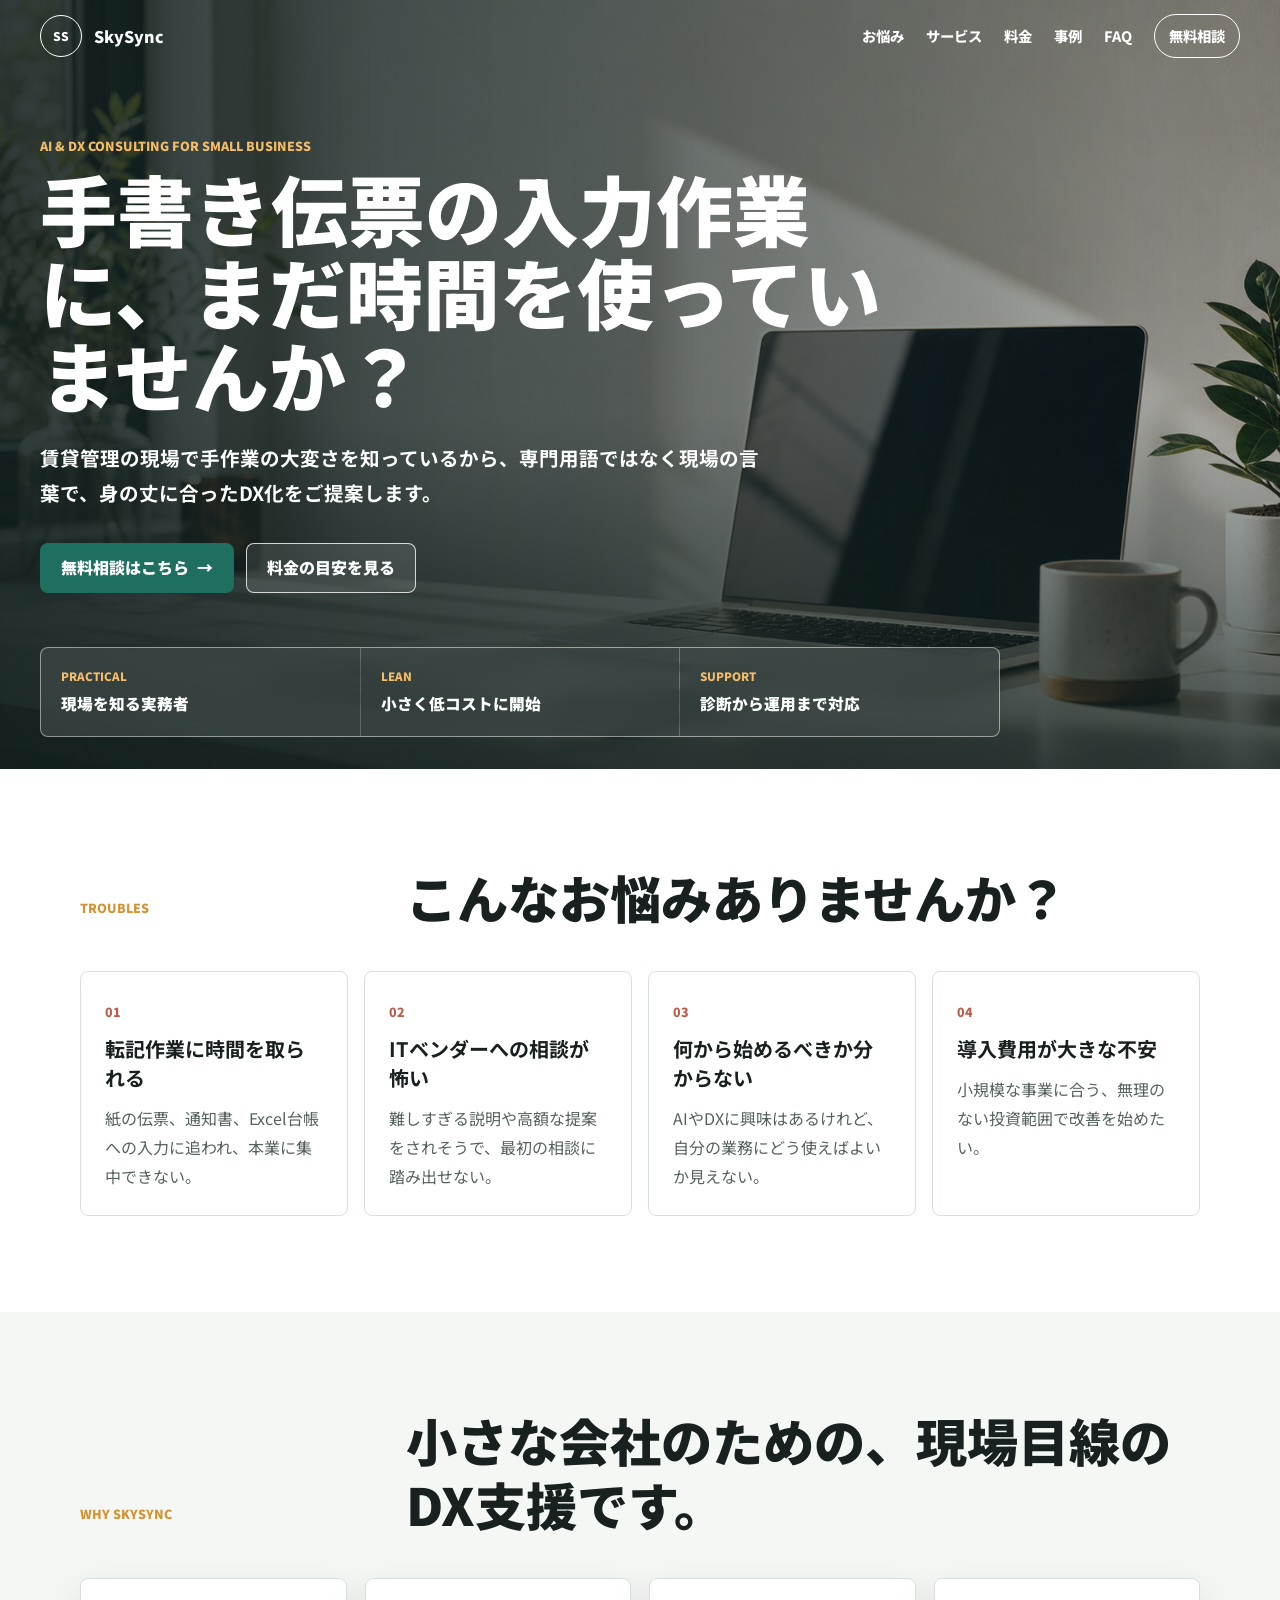
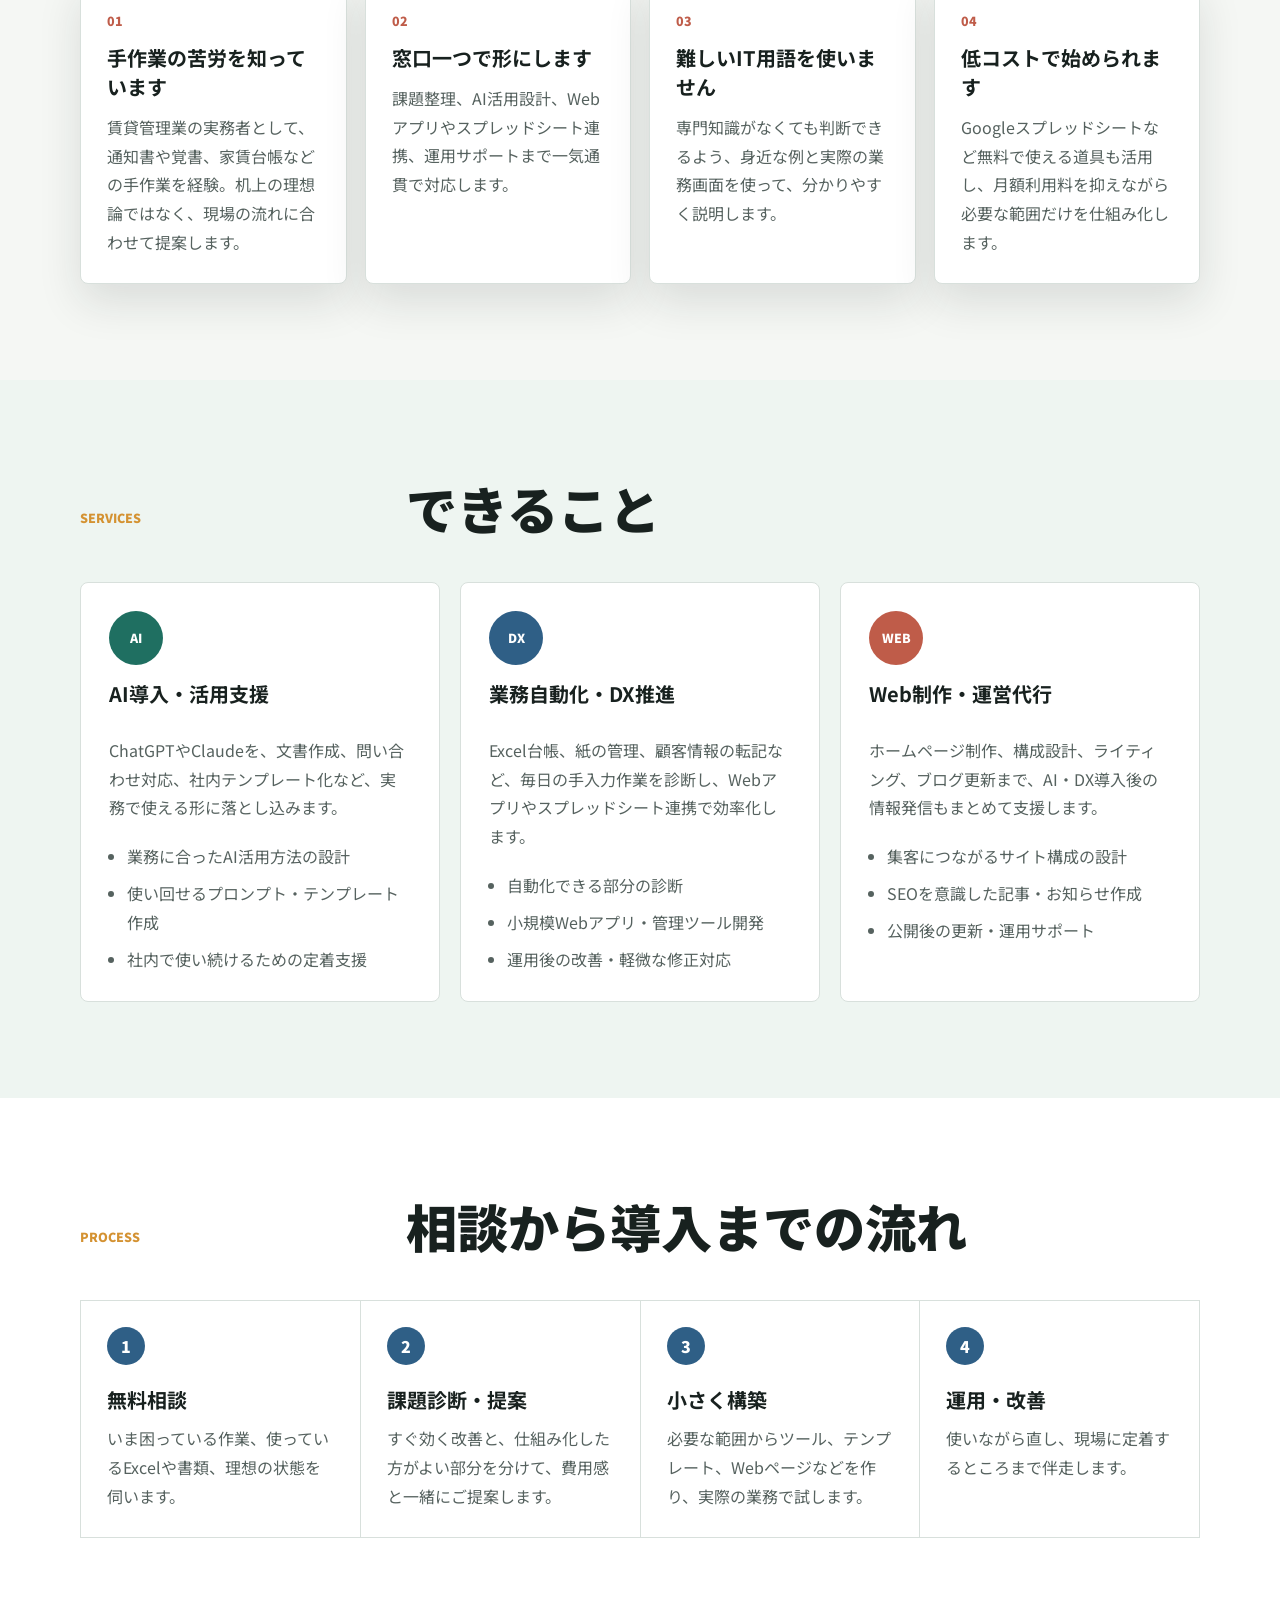
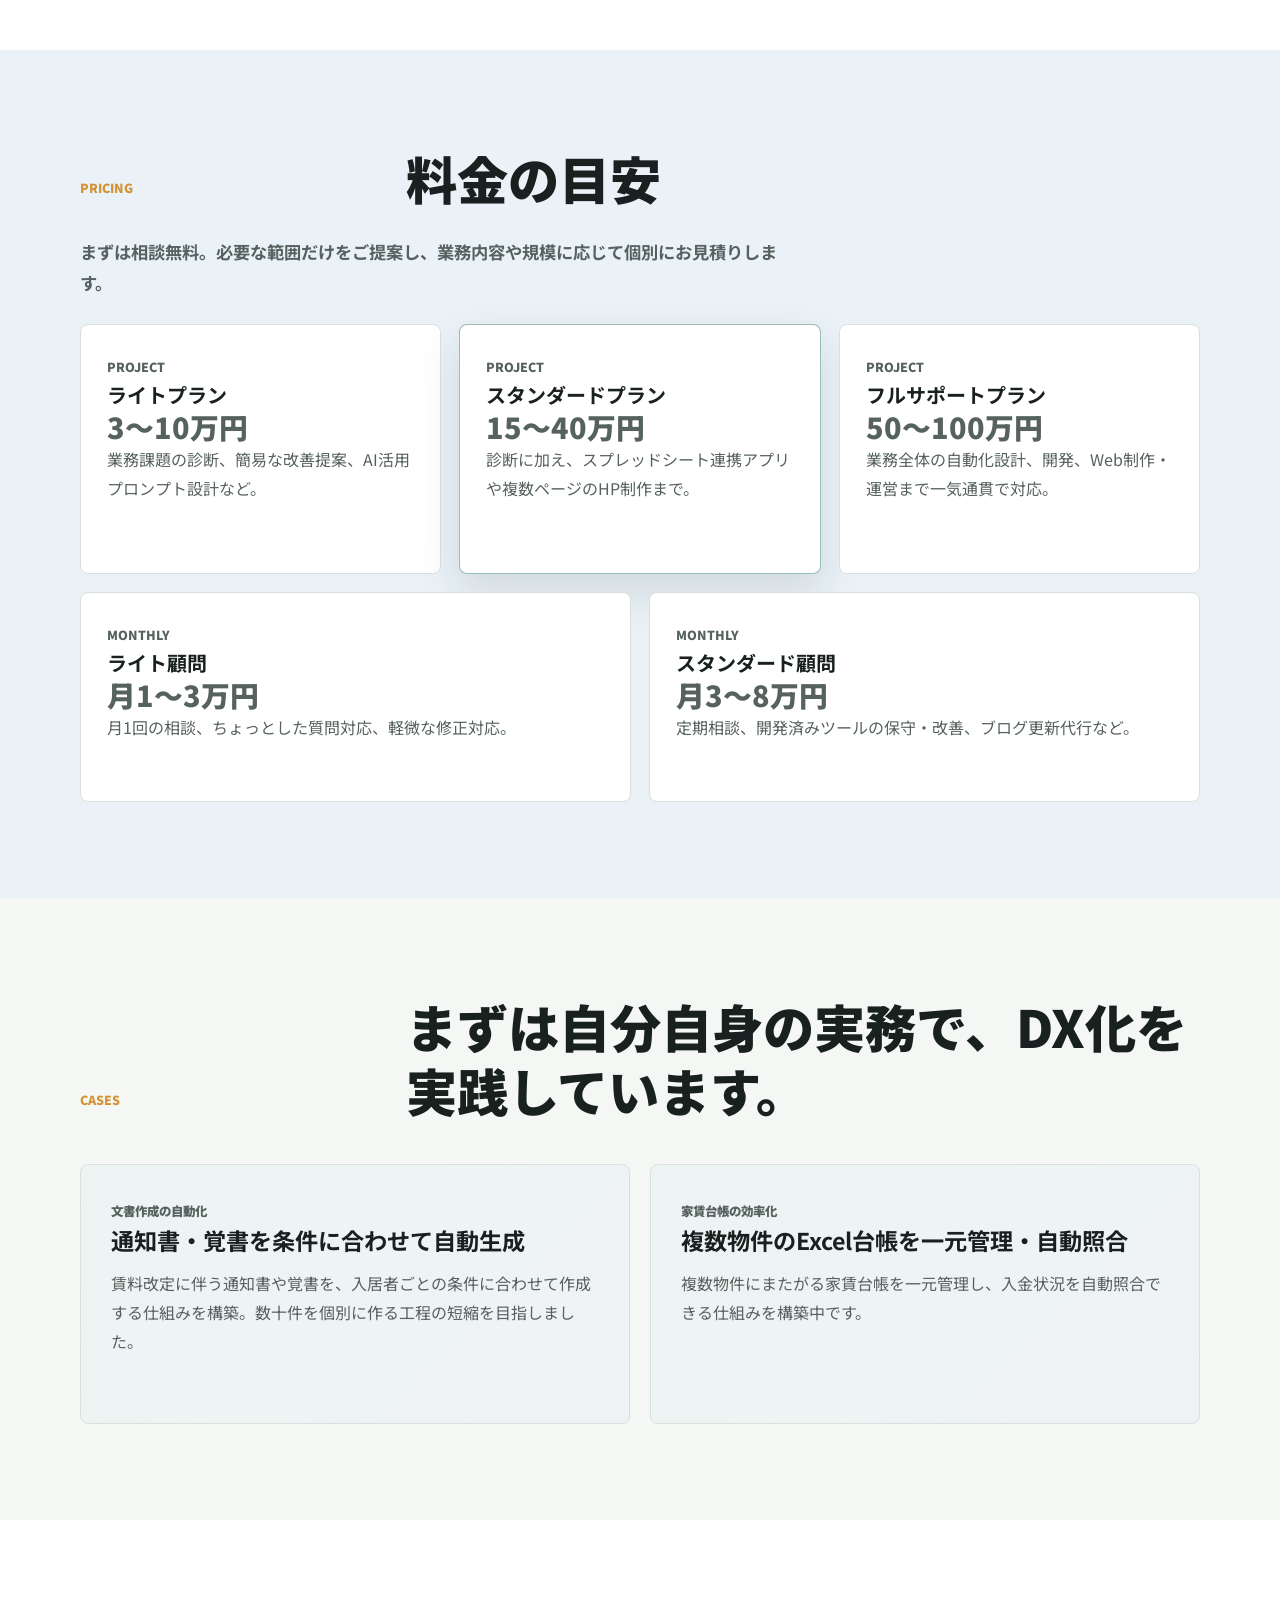
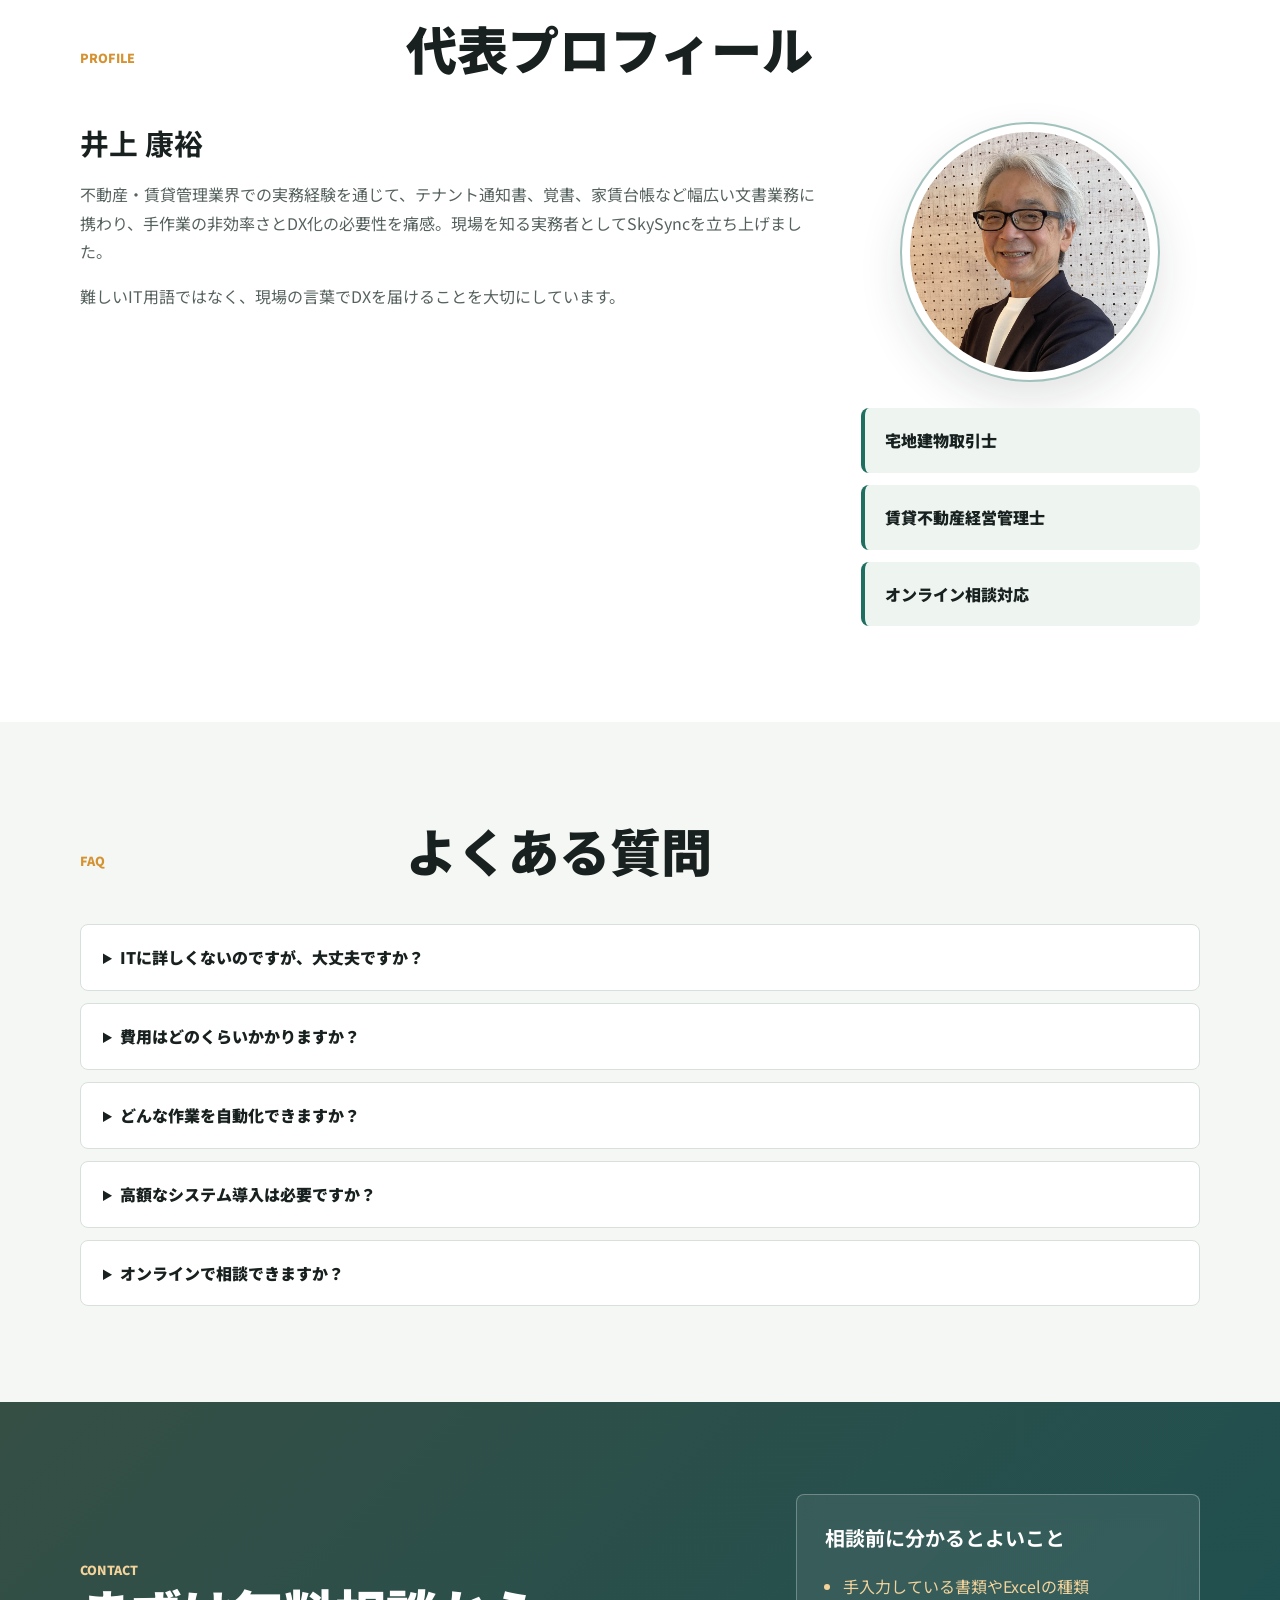
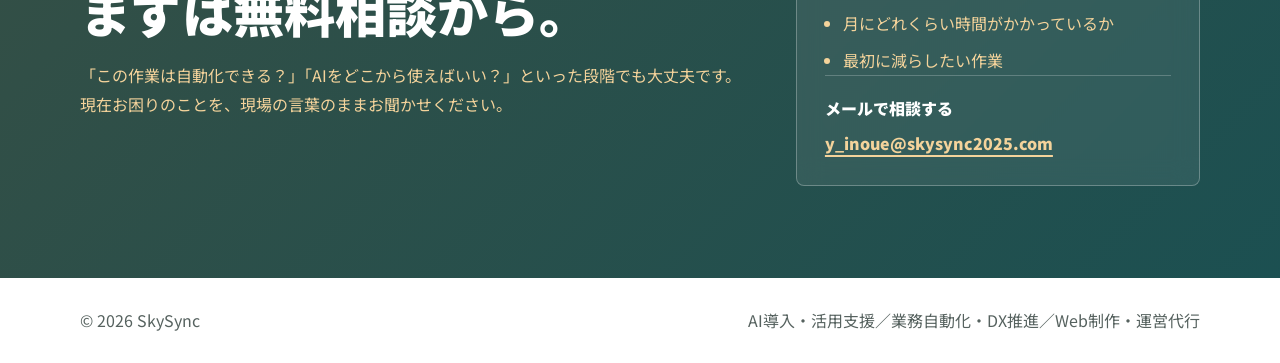
==== index.html @ 11b25199 "Update SkySync homepage" ====
<!doctype html>
<html lang="ja">
  <head>
    <meta charset="utf-8" />
    <meta name="viewport" content="width=device-width, initial-scale=1" />
    <title>SkySync｜中小企業のAI・DX導入支援</title>
    <meta
      name="description"
      content="手書き伝票やExcel転記に追われる小規模事業者へ。SkySyncが、現場目線で身の丈に合ったAI・DX導入、業務自動化、Web制作を支援します。"
    />
    <meta name="theme-color" content="#174c44" />
    <link rel="preconnect" href="https://fonts.googleapis.com" />
    <link rel="preconnect" href="https://fonts.gstatic.com" crossorigin />
    <link
      href="https://fonts.googleapis.com/css2?family=Noto+Sans+JP:wght@400;500;700;900&display=swap"
      rel="stylesheet"
    />
    <link rel="stylesheet" href="styles.css" />
  </head>
  <body>
    <header class="site-header" data-header>
      <a class="brand" href="#top" aria-label="トップへ戻る">
        <span class="brand-mark">SS</span>
        <span>SkySync</span>
      </a>
      <button class="nav-toggle" type="button" aria-label="メニューを開く" aria-expanded="false" data-nav-toggle>
        <span></span>
        <span></span>
        <span></span>
      </button>
      <nav class="site-nav" aria-label="メインナビゲーション" data-nav>
        <a href="#troubles">お悩み</a>
        <a href="#services">サービス</a>
        <a href="#pricing">料金</a>
        <a href="#cases">事例</a>
        <a href="#faq">FAQ</a>
        <a class="nav-cta" href="#contact">無料相談</a>
      </nav>
    </header>

    <main id="top">
      <section class="hero" aria-labelledby="hero-title">
        <img class="hero-image" src="assets/hero-workspace.png" alt="" />
        <div class="hero-shade"></div>
        <div class="hero-content">
          <p class="eyebrow">AI & DX Consulting for Small Business</p>
          <h1 id="hero-title">手書き伝票の入力作業に、まだ時間を使っていませんか？</h1>
          <p class="hero-lead">
            賃貸管理の現場で手作業の大変さを知っているから、専門用語ではなく現場の言葉で、身の丈に合ったDX化をご提案します。
          </p>
          <div class="hero-actions" aria-label="主要リンク">
            <a class="button primary" href="#contact">無料相談はこちら <span aria-hidden="true">→</span></a>
            <a class="button secondary" href="#pricing">料金の目安を見る</a>
          </div>
        </div>
        <dl class="hero-facts" aria-label="SkySyncの特徴">
          <div>
            <dt>Practical</dt>
            <dd>現場を知る実務者</dd>
          </div>
          <div>
            <dt>Lean</dt>
            <dd>小さく低コストに開始</dd>
          </div>
          <div>
            <dt>Support</dt>
            <dd>診断から運用まで対応</dd>
          </div>
        </dl>
      </section>

      <section class="section intro-band" id="troubles" aria-labelledby="troubles-title">
        <div class="section-heading">
          <p class="eyebrow">Troubles</p>
          <h2 id="troubles-title">こんなお悩みありませんか？</h2>
        </div>
        <div class="trouble-grid">
          <article class="trouble-item">
            <span class="item-mark">01</span>
            <h3>転記作業に時間を取られる</h3>
            <p>紙の伝票、通知書、Excel台帳への入力に追われ、本業に集中できない。</p>
          </article>
          <article class="trouble-item">
            <span class="item-mark">02</span>
            <h3>ITベンダーへの相談が怖い</h3>
            <p>難しすぎる説明や高額な提案をされそうで、最初の相談に踏み出せない。</p>
          </article>
          <article class="trouble-item">
            <span class="item-mark">03</span>
            <h3>何から始めるべきか分からない</h3>
            <p>AIやDXに興味はあるけれど、自分の業務にどう使えばよいか見えない。</p>
          </article>
          <article class="trouble-item">
            <span class="item-mark">04</span>
            <h3>導入費用が大きな不安</h3>
            <p>小規模な事業に合う、無理のない投資範囲で改善を始めたい。</p>
          </article>
        </div>
      </section>

      <section class="section" id="strengths" aria-labelledby="strengths-title">
        <div class="section-heading">
          <p class="eyebrow">Why SkySync</p>
          <h2 id="strengths-title">小さな会社のための、現場目線のDX支援です。</h2>
        </div>
        <div class="strength-grid">
          <article class="strength-card">
            <span class="card-number">01</span>
            <h3>手作業の苦労を知っています</h3>
            <p>賃貸管理業の実務者として、通知書や覚書、家賃台帳などの手作業を経験。机上の理想論ではなく、現場の流れに合わせて提案します。</p>
          </article>
          <article class="strength-card">
            <span class="card-number">02</span>
            <h3>窓口一つで形にします</h3>
            <p>課題整理、AI活用設計、Webアプリやスプレッドシート連携、運用サポートまで一気通貫で対応します。</p>
          </article>
          <article class="strength-card">
            <span class="card-number">03</span>
            <h3>難しいIT用語を使いません</h3>
            <p>専門知識がなくても判断できるよう、身近な例と実際の業務画面を使って、分かりやすく説明します。</p>
          </article>
          <article class="strength-card">
            <span class="card-number">04</span>
            <h3>低コストで始められます</h3>
            <p>Googleスプレッドシートなど無料で使える道具も活用し、月額利用料を抑えながら必要な範囲だけを仕組み化します。</p>
          </article>
        </div>
      </section>

      <section class="section muted" id="services" aria-labelledby="services-title">
        <div class="section-heading">
          <p class="eyebrow">Services</p>
          <h2 id="services-title">できること</h2>
        </div>
        <div class="service-list">
          <article class="service-item">
            <div class="service-topline">
              <span class="service-label">AI</span>
              <h3>AI導入・活用支援</h3>
            </div>
            <p>ChatGPTやClaudeを、文書作成、問い合わせ対応、社内テンプレート化など、実務で使える形に落とし込みます。</p>
            <ul>
              <li>業務に合ったAI活用方法の設計</li>
              <li>使い回せるプロンプト・テンプレート作成</li>
              <li>社内で使い続けるための定着支援</li>
            </ul>
          </article>
          <article class="service-item">
            <div class="service-topline">
              <span class="service-label blue">DX</span>
              <h3>業務自動化・DX推進</h3>
            </div>
            <p>Excel台帳、紙の管理、顧客情報の転記など、毎日の手入力作業を診断し、Webアプリやスプレッドシート連携で効率化します。</p>
            <ul>
              <li>自動化できる部分の診断</li>
              <li>小規模Webアプリ・管理ツール開発</li>
              <li>運用後の改善・軽微な修正対応</li>
            </ul>
          </article>
          <article class="service-item">
            <div class="service-topline">
              <span class="service-label coral">WEB</span>
              <h3>Web制作・運営代行</h3>
            </div>
            <p>ホームページ制作、構成設計、ライティング、ブログ更新まで、AI・DX導入後の情報発信もまとめて支援します。</p>
            <ul>
              <li>集客につながるサイト構成の設計</li>
              <li>SEOを意識した記事・お知らせ作成</li>
              <li>公開後の更新・運用サポート</li>
            </ul>
          </article>
        </div>
      </section>

      <section class="section flow-section" aria-labelledby="flow-title">
        <div class="section-heading">
          <p class="eyebrow">Process</p>
          <h2 id="flow-title">相談から導入までの流れ</h2>
        </div>
        <ol class="flow-list">
          <li>
            <span>1</span>
            <h3>無料相談</h3>
            <p>いま困っている作業、使っているExcelや書類、理想の状態を伺います。</p>
          </li>
          <li>
            <span>2</span>
            <h3>課題診断・提案</h3>
            <p>すぐ効く改善と、仕組み化した方がよい部分を分けて、費用感と一緒にご提案します。</p>
          </li>
          <li>
            <span>3</span>
            <h3>小さく構築</h3>
            <p>必要な範囲からツール、テンプレート、Webページなどを作り、実際の業務で試します。</p>
          </li>
          <li>
            <span>4</span>
            <h3>運用・改善</h3>
            <p>使いながら直し、現場に定着するところまで伴走します。</p>
          </li>
        </ol>
      </section>

      <section class="section pricing-section" id="pricing" aria-labelledby="pricing-title">
        <div class="section-heading">
          <p class="eyebrow">Pricing</p>
          <h2 id="pricing-title">料金の目安</h2>
        </div>
        <div class="pricing-lead">
          <p>まずは相談無料。必要な範囲だけをご提案し、業務内容や規模に応じて個別にお見積りします。</p>
        </div>
        <div class="price-grid">
          <article class="price-card">
            <p class="plan-type">Project</p>
            <h3>ライトプラン</h3>
            <p class="price">3〜10万円</p>
            <p>業務課題の診断、簡易な改善提案、AI活用プロンプト設計など。</p>
          </article>
          <article class="price-card featured">
            <p class="plan-type">Project</p>
            <h3>スタンダードプラン</h3>
            <p class="price">15〜40万円</p>
            <p>診断に加え、スプレッドシート連携アプリや複数ページのHP制作まで。</p>
          </article>
          <article class="price-card">
            <p class="plan-type">Project</p>
            <h3>フルサポートプラン</h3>
            <p class="price">50〜100万円</p>
            <p>業務全体の自動化設計、開発、Web制作・運営まで一気通貫で対応。</p>
          </article>
          <article class="price-card compact">
            <p class="plan-type">Monthly</p>
            <h3>ライト顧問</h3>
            <p class="price">月1〜3万円</p>
            <p>月1回の相談、ちょっとした質問対応、軽微な修正対応。</p>
          </article>
          <article class="price-card compact">
            <p class="plan-type">Monthly</p>
            <h3>スタンダード顧問</h3>
            <p class="price">月3〜8万円</p>
            <p>定期相談、開発済みツールの保守・改善、ブログ更新代行など。</p>
          </article>
        </div>
      </section>

      <section class="section" id="cases" aria-labelledby="cases-title">
        <div class="section-heading">
          <p class="eyebrow">Cases</p>
          <h2 id="cases-title">まずは自分自身の実務で、DX化を実践しています。</h2>
        </div>
        <div class="case-list">
          <article class="case-item">
            <p class="case-type">文書作成の自動化</p>
            <h3>通知書・覚書を条件に合わせて自動生成</h3>
            <p>賃料改定に伴う通知書や覚書を、入居者ごとの条件に合わせて作成する仕組みを構築。数十件を個別に作る工程の短縮を目指しました。</p>
          </article>
          <article class="case-item">
            <p class="case-type">家賃台帳の効率化</p>
            <h3>複数物件のExcel台帳を一元管理・自動照合</h3>
            <p>複数物件にまたがる家賃台帳を一元管理し、入金状況を自動照合できる仕組みを構築中です。</p>
          </article>
        </div>
      </section>

      <section class="section profile-section" id="about" aria-labelledby="about-title">
        <div class="section-heading">
          <p class="eyebrow">Profile</p>
          <h2 id="about-title">代表プロフィール</h2>
        </div>
        <div class="profile-layout">
          <div class="profile-copy">
            <h3>井上 康裕</h3>
            <p>
              不動産・賃貸管理業界での実務経験を通じて、テナント通知書、覚書、家賃台帳など幅広い文書業務に携わり、手作業の非効率さとDX化の必要性を痛感。現場を知る実務者としてSkySyncを立ち上げました。
            </p>
            <p>
              難しいIT用語ではなく、現場の言葉でDXを届けることを大切にしています。
            </p>
          </div>
          <div class="profile-side">
            <figure class="profile-photo-card">
              <img src="assets/profile-inoue.jpg" alt="井上 康裕のプロフィール写真" />
            </figure>
            <ul class="credential-list" aria-label="保有資格">
              <li>宅地建物取引士</li>
              <li>賃貸不動産経営管理士</li>
              <li>オンライン相談対応</li>
            </ul>
          </div>
        </div>
      </section>

      <section class="section faq-section" id="faq" aria-labelledby="faq-title">
        <div class="section-heading">
          <p class="eyebrow">FAQ</p>
          <h2 id="faq-title">よくある質問</h2>
        </div>
        <div class="faq-list">
          <details>
            <summary>ITに詳しくないのですが、大丈夫ですか？</summary>
            <p>大丈夫です。専門用語は使わず、身近な例と実際の業務に沿って説明します。</p>
          </details>
          <details>
            <summary>費用はどのくらいかかりますか？</summary>
            <p>業務内容によって異なりますが、まずは無料相談で必要な範囲だけをご提案します。大きな初期投資を前提にしない進め方も可能です。</p>
          </details>
          <details>
            <summary>どんな作業を自動化できますか？</summary>
            <p>定型文書の作成、Excel台帳の管理・照合、顧客管理など、日々の手入力作業全般が対象です。</p>
          </details>
          <details>
            <summary>高額なシステム導入は必要ですか？</summary>
            <p>いいえ。Googleスプレッドシートなど無料で使える仕組みも活用し、継続コストを抑える方法をご提案します。</p>
          </details>
          <details>
            <summary>オンラインで相談できますか？</summary>
            <p>はい。Zoomなどのオンライン相談に対応し、全国どこからでもご相談いただけます。</p>
          </details>
        </div>
      </section>

      <section class="contact-section" id="contact" aria-labelledby="contact-title">
        <div class="contact-inner">
          <div>
            <p class="eyebrow">Contact</p>
            <h2 id="contact-title">まずは無料相談から。</h2>
            <p>
              「この作業は自動化できる？」「AIをどこから使えばいい？」といった段階でも大丈夫です。現在お困りのことを、現場の言葉のままお聞かせください。
            </p>
          </div>
          <div class="contact-panel">
            <h3>相談前に分かるとよいこと</h3>
            <ul>
              <li>手入力している書類やExcelの種類</li>
              <li>月にどれくらい時間がかかっているか</li>
              <li>最初に減らしたい作業</li>
            </ul>
            <p class="contact-note">
              <span>メールで相談する</span>
              <a href="mailto:y_inoue@skysync2025.com">y_inoue@skysync2025.com</a>
            </p>
          </div>
        </div>
      </section>
    </main>

    <footer class="site-footer">
      <div class="footer-inner">
        <p>&copy; 2026 SkySync</p>
        <p>AI導入・活用支援／業務自動化・DX推進／Web制作・運営代行</p>
      </div>
    </footer>

    <script src="script.js"></script>
  </body>
</html>
---- styles.css ----
:root {
  --ink: #18211f;
  --muted-ink: #56625f;
  --paper: #f5f7f4;
  --surface: #ffffff;
  --surface-soft: #eef5f1;
  --mist-blue: #eaf2f7;
  --line: #d8e0dc;
  --green: #1f6f61;
  --green-dark: #174c44;
  --blue: #2f5f86;
  --amber: #d49232;
  --coral: #bf5c49;
  --shadow: 0 18px 44px rgba(24, 33, 31, 0.12);
}

* {
  box-sizing: border-box;
}

html {
  scroll-behavior: smooth;
}

body {
  margin: 0;
  color: var(--ink);
  background: var(--paper);
  font-family: "Noto Sans JP", system-ui, -apple-system, BlinkMacSystemFont, "Segoe UI", sans-serif;
  font-size: 16px;
  line-height: 1.8;
  letter-spacing: 0;
}

img {
  display: block;
  max-width: 100%;
}

a {
  color: inherit;
  text-decoration: none;
}

button,
summary {
  font: inherit;
}

.site-header {
  position: fixed;
  top: 0;
  left: 0;
  z-index: 20;
  display: flex;
  align-items: center;
  justify-content: space-between;
  width: 100%;
  height: 72px;
  padding: 0 40px;
  color: #ffffff;
  transition: background 180ms ease, color 180ms ease, box-shadow 180ms ease;
}

.site-header.is-scrolled,
.site-header.is-open {
  color: var(--ink);
  background: rgba(245, 247, 244, 0.95);
  box-shadow: 0 1px 0 rgba(24, 33, 31, 0.1);
  backdrop-filter: blur(16px);
}

.brand {
  display: inline-flex;
  align-items: center;
  gap: 12px;
  min-width: 0;
  font-weight: 900;
}

.brand-mark {
  display: grid;
  place-items: center;
  width: 42px;
  height: 42px;
  border: 1px solid currentColor;
  border-radius: 50%;
  font-size: 0.75rem;
  font-weight: 900;
}

.site-nav {
  display: flex;
  align-items: center;
  gap: 22px;
  font-size: 0.9rem;
  font-weight: 800;
}

.site-nav a {
  position: relative;
}

.site-nav a::after {
  position: absolute;
  right: 0;
  bottom: -6px;
  left: 0;
  height: 2px;
  background: currentColor;
  content: "";
  opacity: 0;
  transform: scaleX(0.4);
  transition: opacity 160ms ease, transform 160ms ease;
}

.site-nav a:hover::after,
.site-nav a:focus-visible::after {
  opacity: 1;
  transform: scaleX(1);
}

.nav-cta {
  padding: 8px 14px;
  border: 1px solid currentColor;
  border-radius: 999px;
}

.nav-toggle {
  display: none;
  width: 44px;
  height: 44px;
  padding: 0;
  border: 1px solid currentColor;
  border-radius: 50%;
  color: inherit;
  background: transparent;
  cursor: pointer;
}

.nav-toggle span {
  display: block;
  width: 18px;
  height: 2px;
  margin: 4px auto;
  background: currentColor;
}

.hero {
  position: relative;
  display: grid;
  align-items: end;
  min-height: 84svh;
  padding: 138px 40px 32px;
  color: #ffffff;
  overflow: hidden;
}

.hero-image,
.hero-shade {
  position: absolute;
  inset: 0;
}

.hero-image {
  width: 100%;
  height: 100%;
  object-fit: cover;
}

.hero-shade {
  background:
    linear-gradient(90deg, rgba(17, 31, 29, 0.86) 0%, rgba(17, 31, 29, 0.58) 52%, rgba(17, 31, 29, 0.2) 100%),
    linear-gradient(0deg, rgba(17, 31, 29, 0.74) 0%, rgba(17, 31, 29, 0.1) 46%);
}

.hero-content {
  position: relative;
  z-index: 1;
  width: min(880px, 100%);
}

.eyebrow {
  margin: 0 0 12px;
  color: var(--amber);
  font-size: 0.78rem;
  font-weight: 900;
  line-height: 1.4;
  text-transform: uppercase;
}

.hero .eyebrow {
  color: #f4bc68;
}

.hero h1 {
  max-width: 920px;
  margin: 0;
  font-size: clamp(2.5rem, 6vw, 5.2rem);
  font-weight: 900;
  line-height: 1.08;
}

.hero-lead {
  width: min(720px, 100%);
  margin: 24px 0 0;
  font-size: 1.22rem;
  font-weight: 700;
}

.hero-actions {
  display: flex;
  flex-wrap: wrap;
  gap: 12px;
  margin-top: 32px;
}

.button {
  display: inline-flex;
  align-items: center;
  justify-content: center;
  gap: 8px;
  min-width: 170px;
  min-height: 50px;
  padding: 12px 20px;
  border: 1px solid transparent;
  border-radius: 8px;
  font-weight: 900;
  line-height: 1.4;
  transition: transform 160ms ease, background 160ms ease, border-color 160ms ease;
}

.button:hover,
.button:focus-visible {
  transform: translateY(-2px);
}

.button.primary {
  color: #ffffff;
  background: var(--green);
}

.button.primary:hover,
.button.primary:focus-visible {
  background: var(--green-dark);
}

.button.secondary {
  color: #ffffff;
  border-color: rgba(255, 255, 255, 0.78);
  background: rgba(255, 255, 255, 0.1);
}

.hero-facts {
  position: relative;
  z-index: 1;
  display: grid;
  grid-template-columns: repeat(3, minmax(0, 1fr));
  gap: 1px;
  width: min(960px, 100%);
  margin: 54px 0 0;
  padding: 0;
  background: rgba(255, 255, 255, 0.28);
  border: 1px solid rgba(255, 255, 255, 0.34);
  border-radius: 8px;
  overflow: hidden;
}

.hero-facts div {
  padding: 18px 20px;
  background: rgba(17, 31, 29, 0.52);
  backdrop-filter: blur(12px);
}

.hero-facts dt {
  color: #f4bc68;
  font-size: 0.72rem;
  font-weight: 900;
  text-transform: uppercase;
}

.hero-facts dd {
  margin: 4px 0 0;
  font-size: 0.98rem;
  font-weight: 900;
}

.section {
  padding: 96px 40px;
}

.section-heading,
.trouble-grid,
.strength-grid,
.service-list,
.flow-list,
.pricing-lead,
.price-grid,
.case-list,
.profile-layout,
.faq-list,
.contact-inner,
.footer-inner {
  width: min(1120px, calc(100vw - 80px));
  margin-right: auto;
  margin-left: auto;
}

.section-heading {
  display: grid;
  grid-template-columns: minmax(210px, 0.36fr) minmax(0, 1fr);
  gap: 40px;
  align-items: end;
  margin-bottom: 42px;
}

.section h2,
.contact-section h2 {
  margin: 0;
  font-size: clamp(2rem, 4vw, 3.2rem);
  font-weight: 900;
  line-height: 1.25;
}

.section h3,
.contact-section h3 {
  margin: 0;
  font-size: 1.25rem;
  line-height: 1.45;
}

.intro-band,
.profile-section {
  background: var(--surface);
}

.trouble-grid {
  display: grid;
  grid-template-columns: repeat(4, minmax(0, 1fr));
  gap: 16px;
}

.trouble-item,
.strength-card,
.service-item,
.price-card,
.case-item {
  border: 1px solid var(--line);
  border-radius: 8px;
  background: var(--surface);
}

.trouble-item {
  min-height: 220px;
  padding: 24px;
}

.item-mark,
.card-number,
.plan-type,
.case-type {
  display: inline-block;
  margin-bottom: 14px;
  color: var(--coral);
  font-size: 0.78rem;
  font-weight: 900;
  line-height: 1.2;
  text-transform: uppercase;
}

.trouble-item p,
.strength-card p,
.service-item p,
.service-item li,
.flow-list p,
.pricing-lead p,
.price-card p,
.case-item p,
.profile-copy p,
.faq-list p,
.contact-section p,
.contact-panel li,
.site-footer p {
  margin: 0;
  color: var(--muted-ink);
}

.strength-grid {
  display: grid;
  grid-template-columns: repeat(4, minmax(0, 1fr));
  gap: 18px;
}

.strength-card {
  min-height: 300px;
  padding: 26px;
  box-shadow: var(--shadow);
}

.strength-card h3,
.trouble-item h3,
.service-item h3,
.case-item h3 {
  margin-bottom: 12px;
}

.muted {
  background: var(--surface-soft);
}

.service-list {
  display: grid;
  grid-template-columns: repeat(3, minmax(0, 1fr));
  gap: 20px;
}

.service-item {
  padding: 28px;
}

.service-topline {
  display: grid;
  gap: 14px;
  margin-bottom: 16px;
}

.service-label {
  display: inline-grid;
  place-items: center;
  width: 54px;
  height: 54px;
  border-radius: 50%;
  color: #ffffff;
  background: var(--green);
  font-size: 0.78rem;
  font-weight: 900;
}

.service-label.blue {
  background: var(--blue);
}

.service-label.coral {
  background: var(--coral);
}

.service-item ul,
.contact-panel ul {
  display: grid;
  gap: 8px;
  margin: 20px 0 0;
  padding-left: 1.15em;
}

.flow-section {
  background: var(--surface);
}

.flow-list {
  display: grid;
  grid-template-columns: repeat(4, minmax(0, 1fr));
  gap: 0;
  padding: 0;
  list-style: none;
  border-top: 1px solid var(--line);
  border-left: 1px solid var(--line);
}

.flow-list li {
  min-height: 220px;
  padding: 26px;
  border-right: 1px solid var(--line);
  border-bottom: 1px solid var(--line);
  background: var(--surface);
}

.flow-list span {
  display: inline-grid;
  place-items: center;
  width: 38px;
  height: 38px;
  margin-bottom: 20px;
  border-radius: 50%;
  color: #ffffff;
  background: var(--blue);
  font-weight: 900;
}

.flow-list h3 {
  margin-bottom: 10px;
}

.pricing-section {
  background: var(--mist-blue);
}

.pricing-lead {
  margin-top: -16px;
  margin-bottom: 26px;
}

.pricing-lead p {
  width: min(720px, 100%);
  font-size: 1.08rem;
  font-weight: 700;
}

.price-grid {
  display: grid;
  grid-template-columns: repeat(6, minmax(0, 1fr));
  gap: 18px;
}

.price-card {
  grid-column: span 2;
  min-height: 250px;
  padding: 26px;
}

.price-card.compact {
  grid-column: span 3;
  min-height: 210px;
}

.price-card.featured {
  border-color: rgba(31, 111, 97, 0.45);
  box-shadow: var(--shadow);
}

.price {
  margin: 10px 0 12px;
  color: var(--green-dark);
  font-size: 1.8rem;
  font-weight: 900;
  line-height: 1.25;
}

.case-list {
  display: grid;
  grid-template-columns: repeat(2, minmax(0, 1fr));
  gap: 20px;
}

.case-item {
  min-height: 260px;
  padding: 30px;
  background:
    linear-gradient(135deg, rgba(31, 111, 97, 0.08), rgba(47, 95, 134, 0.08)),
    var(--surface);
}

.case-item h3 {
  font-size: 1.45rem;
}

.profile-layout {
  display: grid;
  grid-template-columns: minmax(0, 1fr) minmax(280px, 0.46fr);
  gap: 44px;
  align-items: start;
}

.profile-copy h3 {
  margin: 0 0 16px;
  font-size: 1.8rem;
}

.profile-copy p + p {
  margin-top: 16px;
}

.profile-side {
  display: grid;
  gap: 18px;
}

.profile-photo-card {
  width: min(260px, 100%);
  aspect-ratio: 1;
  margin: 0 auto 8px;
  padding: 8px;
  border: 2px solid rgba(31, 111, 97, 0.42);
  border-radius: 50%;
  background: var(--surface);
  box-shadow: var(--shadow);
}

.profile-photo-card img {
  width: 100%;
  height: 100%;
  border-radius: 50%;
  object-fit: cover;
  object-position: center 32%;
}

.credential-list {
  display: grid;
  gap: 12px;
  margin: 0;
  padding: 0;
  list-style: none;
}

.credential-list li {
  padding: 18px 20px;
  border-left: 4px solid var(--green);
  border-radius: 8px;
  background: var(--surface-soft);
  font-weight: 900;
}

.faq-section {
  background: var(--paper);
}

.faq-list {
  display: grid;
  gap: 12px;
}

.faq-list details {
  border: 1px solid var(--line);
  border-radius: 8px;
  background: var(--surface);
}

.faq-list summary {
  min-height: 64px;
  padding: 18px 22px;
  cursor: pointer;
  font-weight: 900;
}

.faq-list p {
  padding: 0 22px 22px;
}

.contact-section {
  padding: 92px 40px;
  color: #ffffff;
  background:
    linear-gradient(135deg, rgba(191, 92, 73, 0.18), rgba(47, 95, 134, 0.2)),
    var(--green-dark);
}

.contact-inner {
  display: grid;
  grid-template-columns: minmax(0, 0.92fr) minmax(320px, 0.55fr);
  gap: 40px;
  align-items: center;
}

.contact-inner .eyebrow,
.contact-section p,
.contact-panel li {
  color: #f4d39b;
}

.contact-section h2 {
  margin-bottom: 18px;
  color: #ffffff;
}

.contact-panel {
  padding: 28px;
  border: 1px solid rgba(255, 255, 255, 0.28);
  border-radius: 8px;
  background: rgba(255, 255, 255, 0.08);
  backdrop-filter: blur(12px);
}

.contact-panel h3 {
  color: #ffffff;
}

.contact-note {
  display: grid;
  gap: 6px;
  margin-top: 20px;
  padding-top: 18px;
  border-top: 1px solid rgba(255, 255, 255, 0.22);
  font-weight: 900;
}

.contact-note span {
  color: #ffffff;
}

.contact-note a {
  color: #f4d39b;
  text-decoration: underline;
  text-decoration-thickness: 2px;
  text-underline-offset: 5px;
  overflow-wrap: anywhere;
}

.site-footer {
  padding: 28px 40px;
  color: var(--muted-ink);
  background: var(--surface);
}

.footer-inner {
  display: flex;
  flex-wrap: wrap;
  gap: 12px 28px;
  justify-content: space-between;
}

@media (max-width: 1040px) {
  .trouble-grid,
  .strength-grid,
  .flow-list {
    grid-template-columns: repeat(2, minmax(0, 1fr));
  }

  .service-list {
    grid-template-columns: 1fr;
  }

  .price-card,
  .price-card.compact {
    grid-column: span 3;
  }
}

@media (max-width: 880px) {
  .site-header {
    height: 64px;
    padding: 0 20px;
  }

  .brand span:last-child {
    max-width: 48vw;
    overflow: hidden;
    text-overflow: ellipsis;
    white-space: nowrap;
  }

  .nav-toggle {
    display: block;
  }

  .site-nav {
    position: fixed;
    top: 64px;
    right: 16px;
    left: 16px;
    display: none;
    flex-direction: column;
    align-items: stretch;
    gap: 0;
    padding: 10px;
    color: var(--ink);
    border: 1px solid var(--line);
    border-radius: 8px;
    background: rgba(255, 255, 255, 0.98);
    box-shadow: var(--shadow);
  }

  .site-nav.is-open {
    display: flex;
  }

  .site-nav a {
    padding: 14px;
  }

  .site-nav a::after {
    display: none;
  }

  .nav-cta {
    border: 0;
    border-radius: 0;
  }

  .hero {
    min-height: 78svh;
    padding: 96px 20px 24px;
  }

  .hero h1 {
    font-size: 2.45rem;
  }

  .hero-lead {
    font-size: 1rem;
  }

  .hero-facts {
    display: none;
  }

  .section,
  .contact-section {
    padding: 72px 20px;
  }

  .section-heading,
  .trouble-grid,
  .strength-grid,
  .service-list,
  .flow-list,
  .pricing-lead,
  .price-grid,
  .case-list,
  .profile-layout,
  .faq-list,
  .contact-inner,
  .footer-inner {
    width: 100%;
  }

  .section-heading,
  .profile-layout,
  .contact-inner {
    grid-template-columns: 1fr;
    gap: 20px;
  }

  .trouble-grid,
  .strength-grid,
  .flow-list,
  .case-list {
    grid-template-columns: 1fr;
  }

  .price-grid {
    grid-template-columns: 1fr;
  }

  .price-card,
  .price-card.compact {
    grid-column: auto;
  }
}

@media (max-width: 520px) {
  body {
    font-size: 15px;
  }

  .hero h1 {
    font-size: 2.05rem;
  }

  .hero-actions {
    flex-direction: column;
    margin-top: 24px;
  }

  .button {
    width: 100%;
    min-height: 48px;
  }

  .trouble-item,
  .strength-card,
  .service-item,
  .flow-list li,
  .price-card,
  .case-item,
  .contact-panel {
    padding: 22px;
  }
}
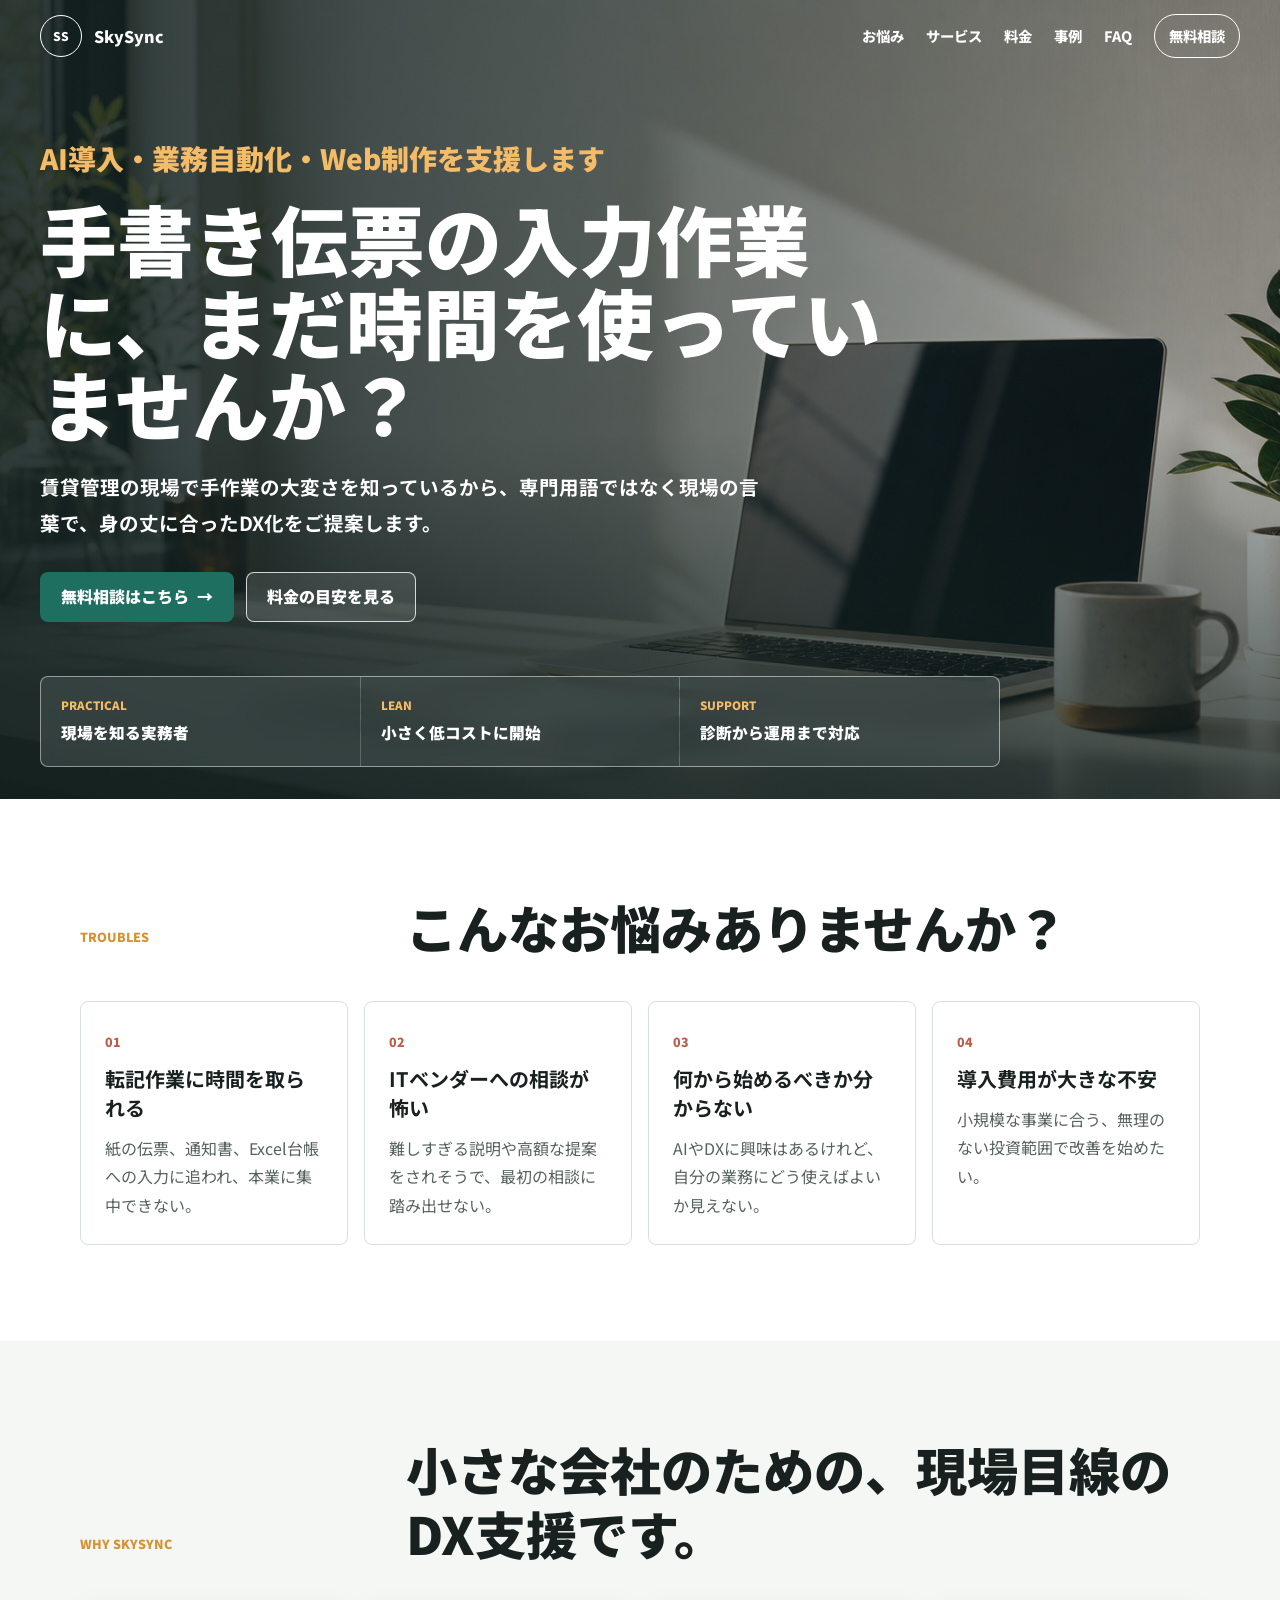
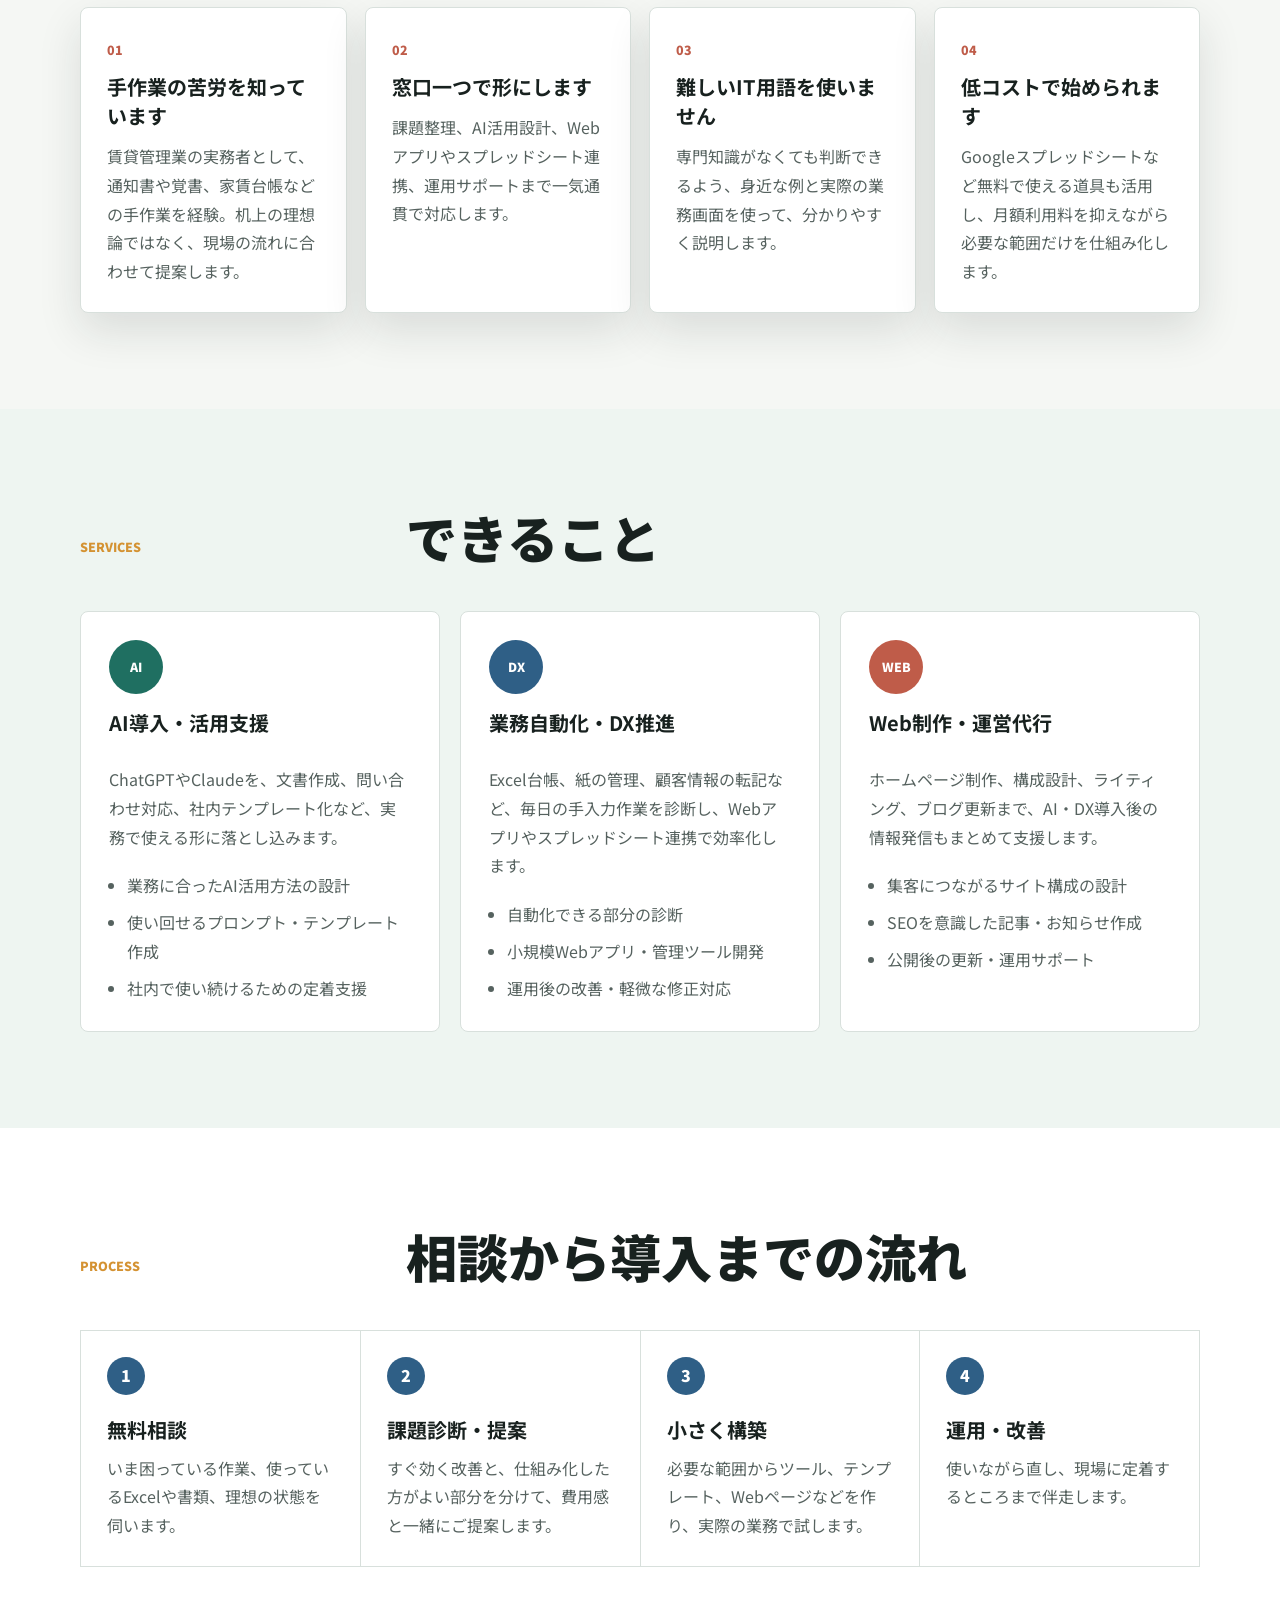
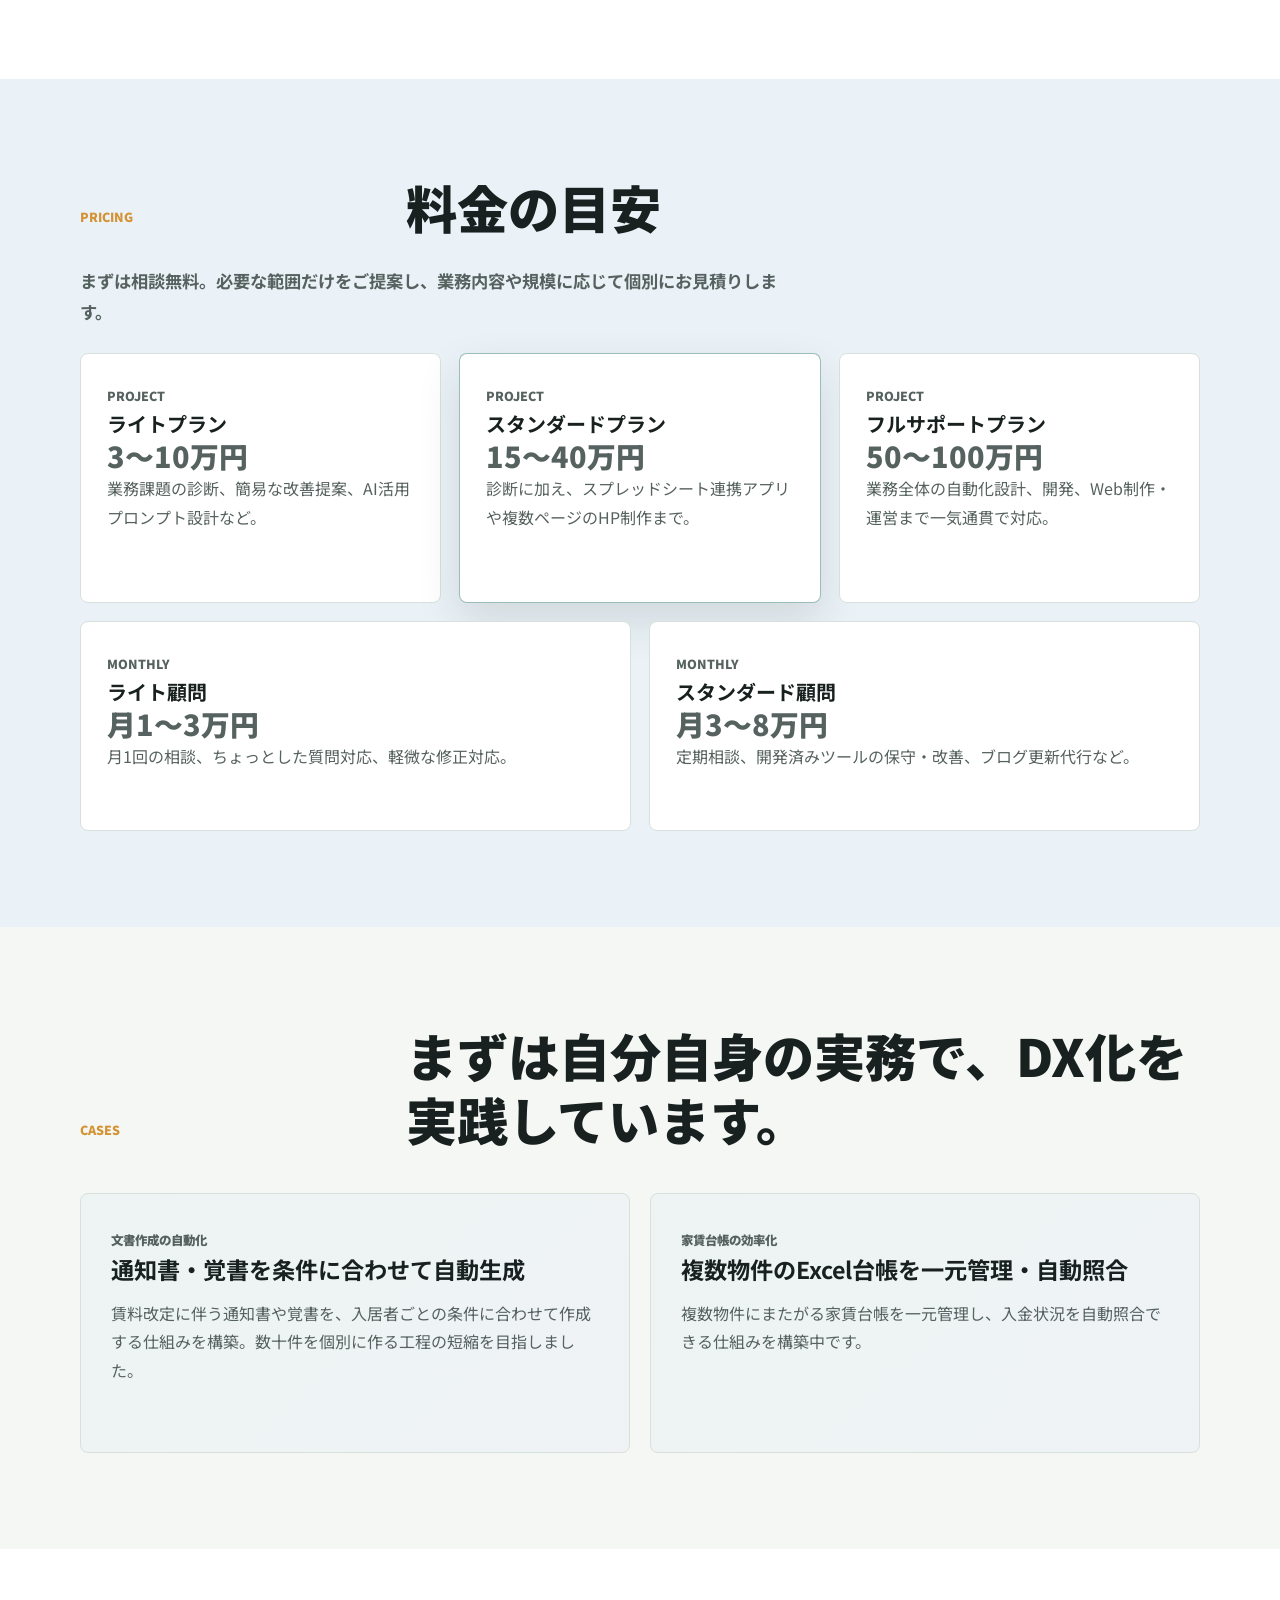
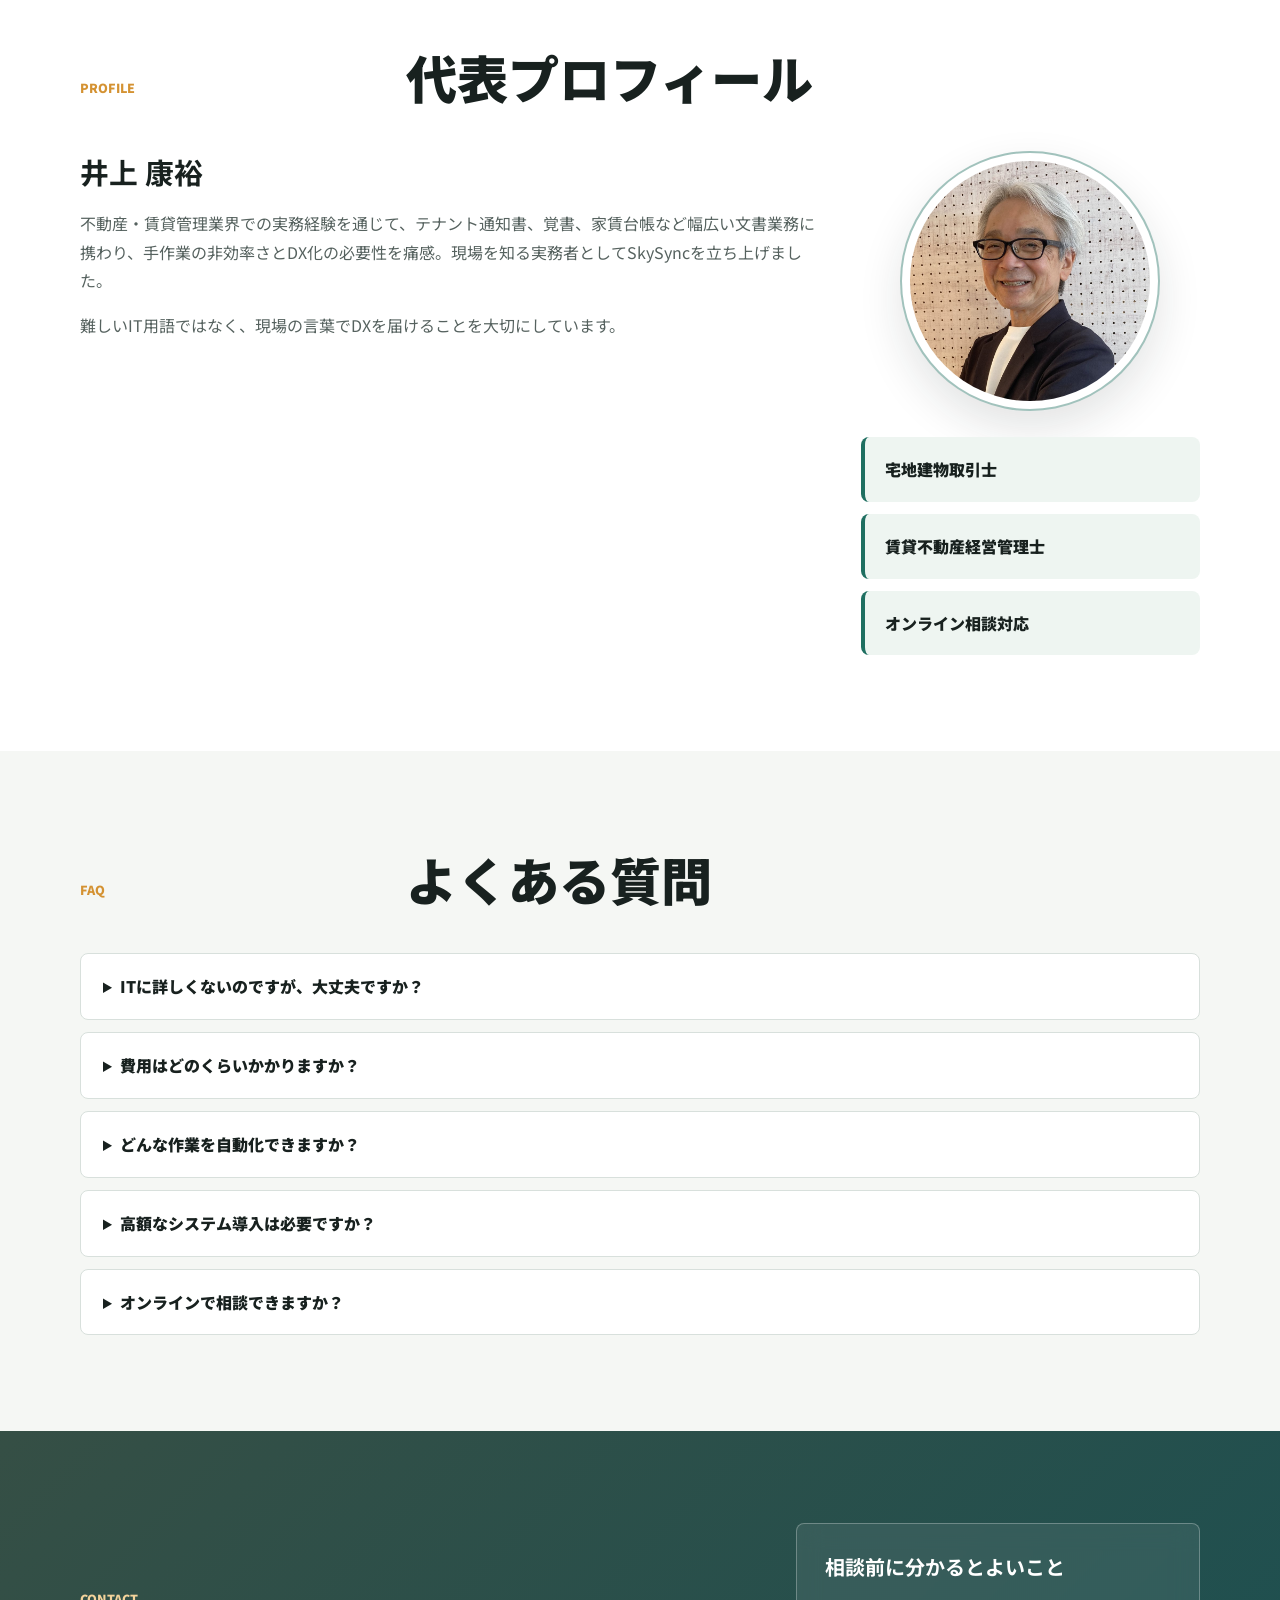
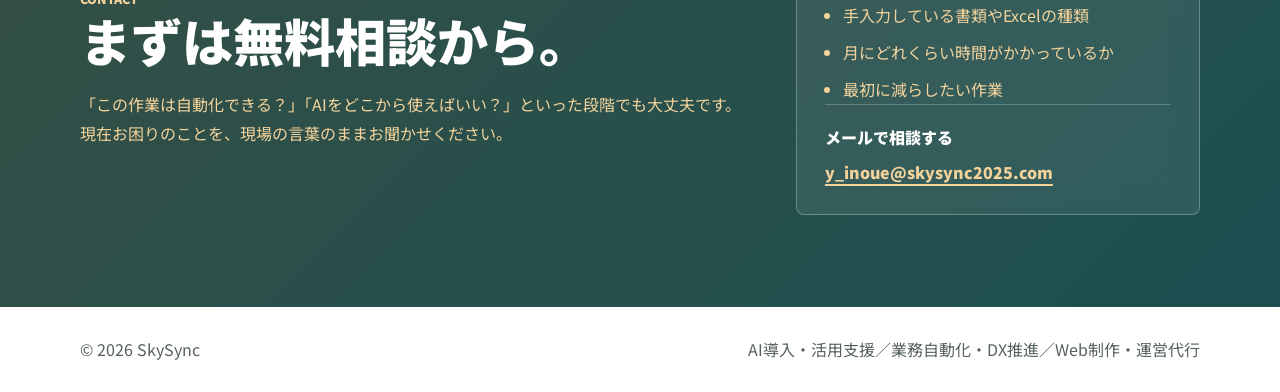
==== commit 07549a43: "Improve hero service message" ====
--- a/index.html
+++ b/index.html
@@ -15,7 +15,7 @@
       href="https://fonts.googleapis.com/css2?family=Noto+Sans+JP:wght@400;500;700;900&display=swap"
       rel="stylesheet"
     />
-    <link rel="stylesheet" href="styles.css" />
+    <link rel="stylesheet" href="styles.css?v=20260811-4" />
   </head>
   <body>
     <header class="site-header" data-header>
@@ -43,7 +43,7 @@
         <img class="hero-image" src="assets/hero-workspace.png" alt="" />
         <div class="hero-shade"></div>
         <div class="hero-content">
-          <p class="eyebrow">AI & DX Consulting for Small Business</p>
+          <p class="eyebrow hero-service">AI導入・業務自動化・Web制作を支援します</p>
           <h1 id="hero-title">手書き伝票の入力作業に、まだ時間を使っていませんか？</h1>
           <p class="hero-lead">
             賃貸管理の現場で手作業の大変さを知っているから、専門用語ではなく現場の言葉で、身の丈に合ったDX化をご提案します。
@@ -351,6 +351,6 @@
       </div>
     </footer>
 
-    <script src="script.js"></script>
+    <script src="script.js?v=20260811-4"></script>
   </body>
 </html>
--- a/styles.css
+++ b/styles.css
@@ -191,6 +191,14 @@
 
 .hero .eyebrow {
   color: #f4bc68;
+}
+
+.hero-service {
+  width: min(760px, 100%);
+  margin-bottom: 18px;
+  font-size: clamp(1.25rem, 2.2vw, 1.75rem);
+  line-height: 1.45;
+  text-transform: none;
 }
 
 .hero h1 {
@@ -784,6 +792,10 @@
     font-size: 2.45rem;
   }
 
+  .hero-service {
+    font-size: 1.16rem;
+  }
+
   .hero-lead {
     font-size: 1rem;
   }
@@ -845,6 +857,10 @@
     font-size: 2.05rem;
   }
 
+  .hero-service {
+    font-size: 1.05rem;
+  }
+
   .hero-actions {
     flex-direction: column;
     margin-top: 24px;
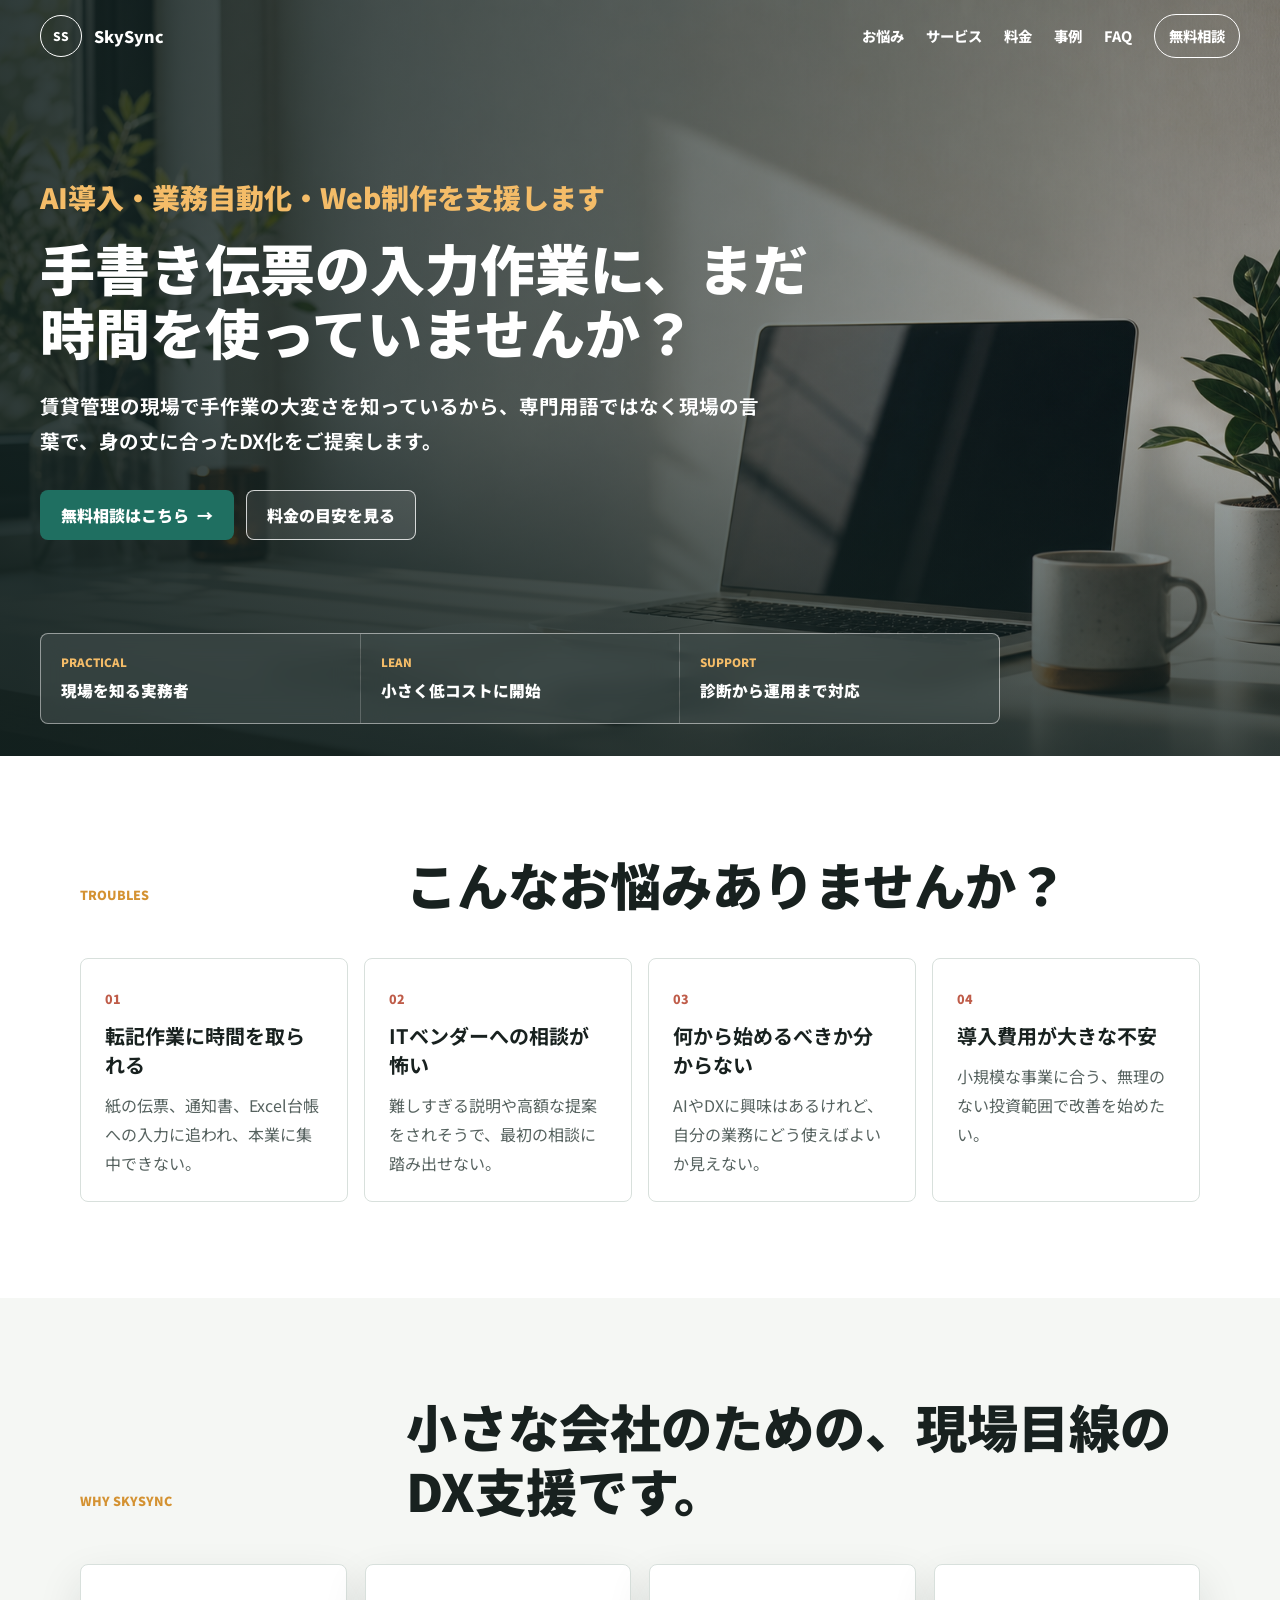
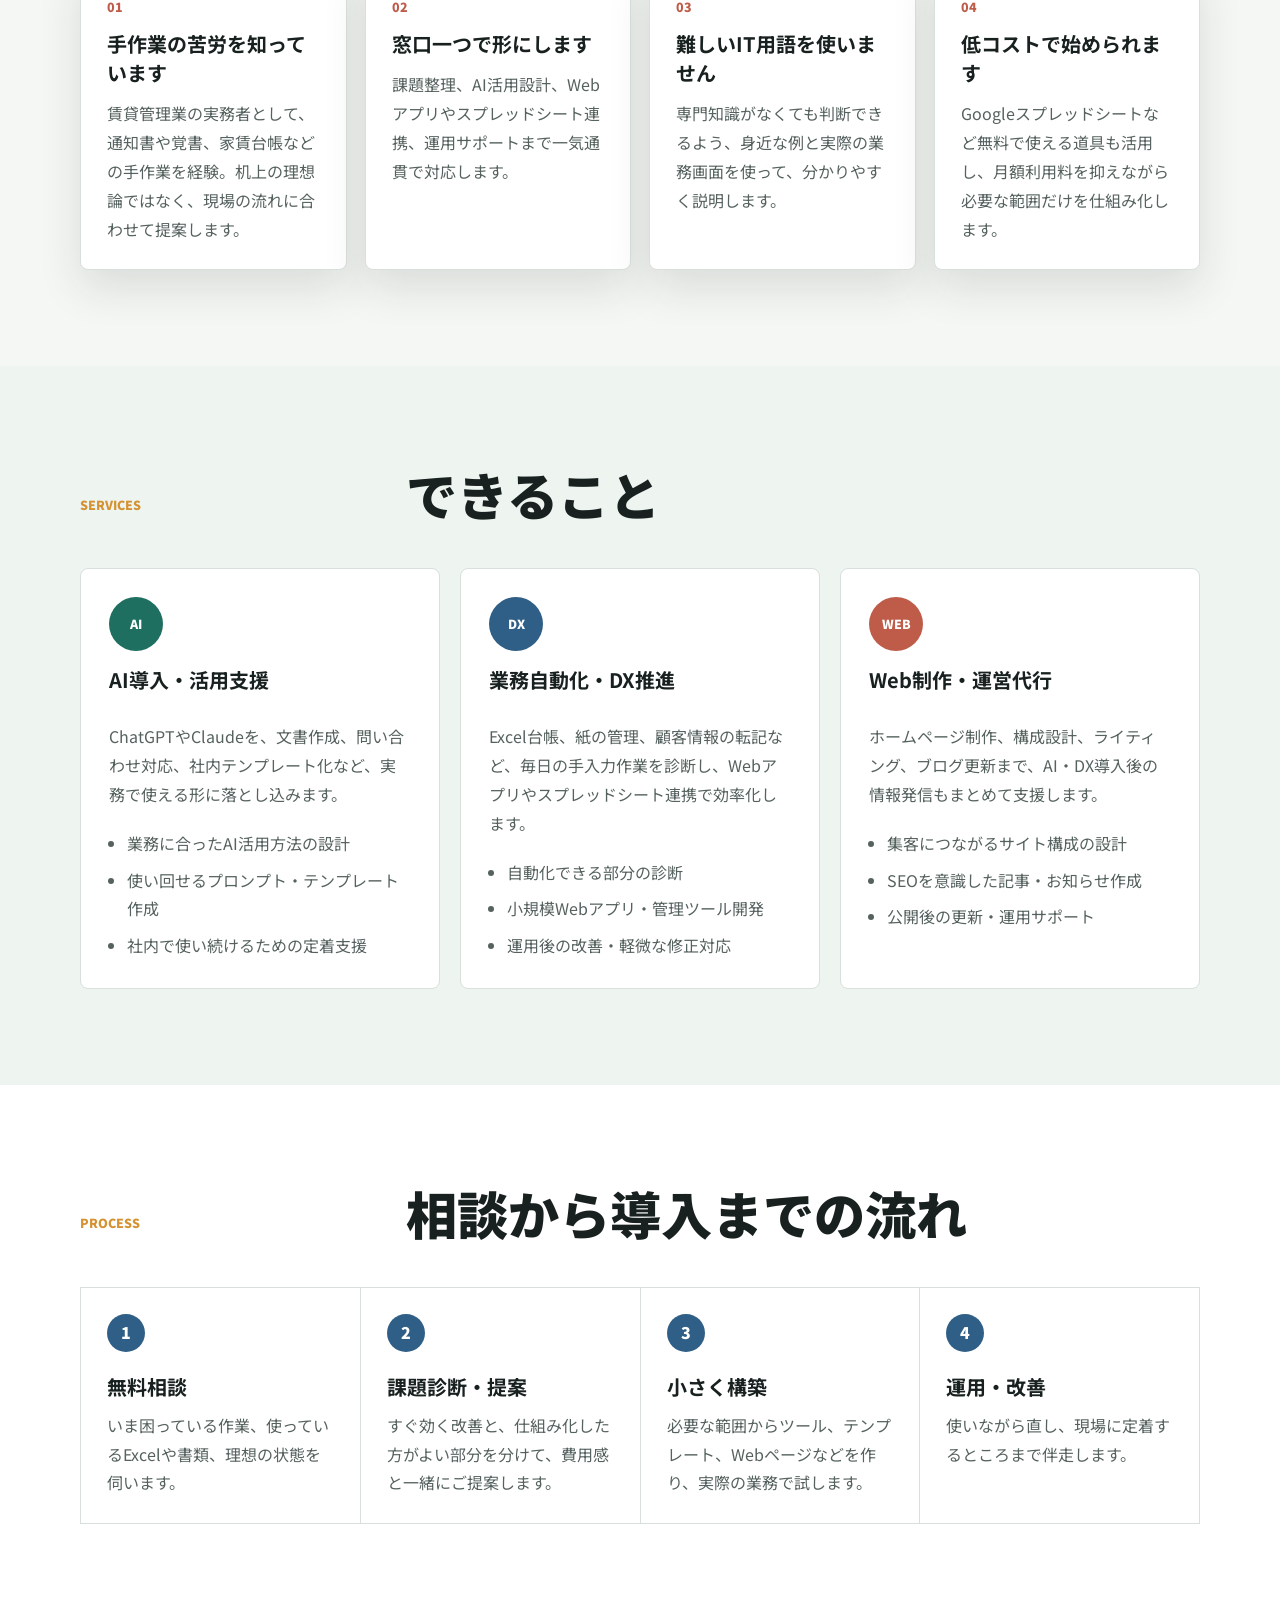
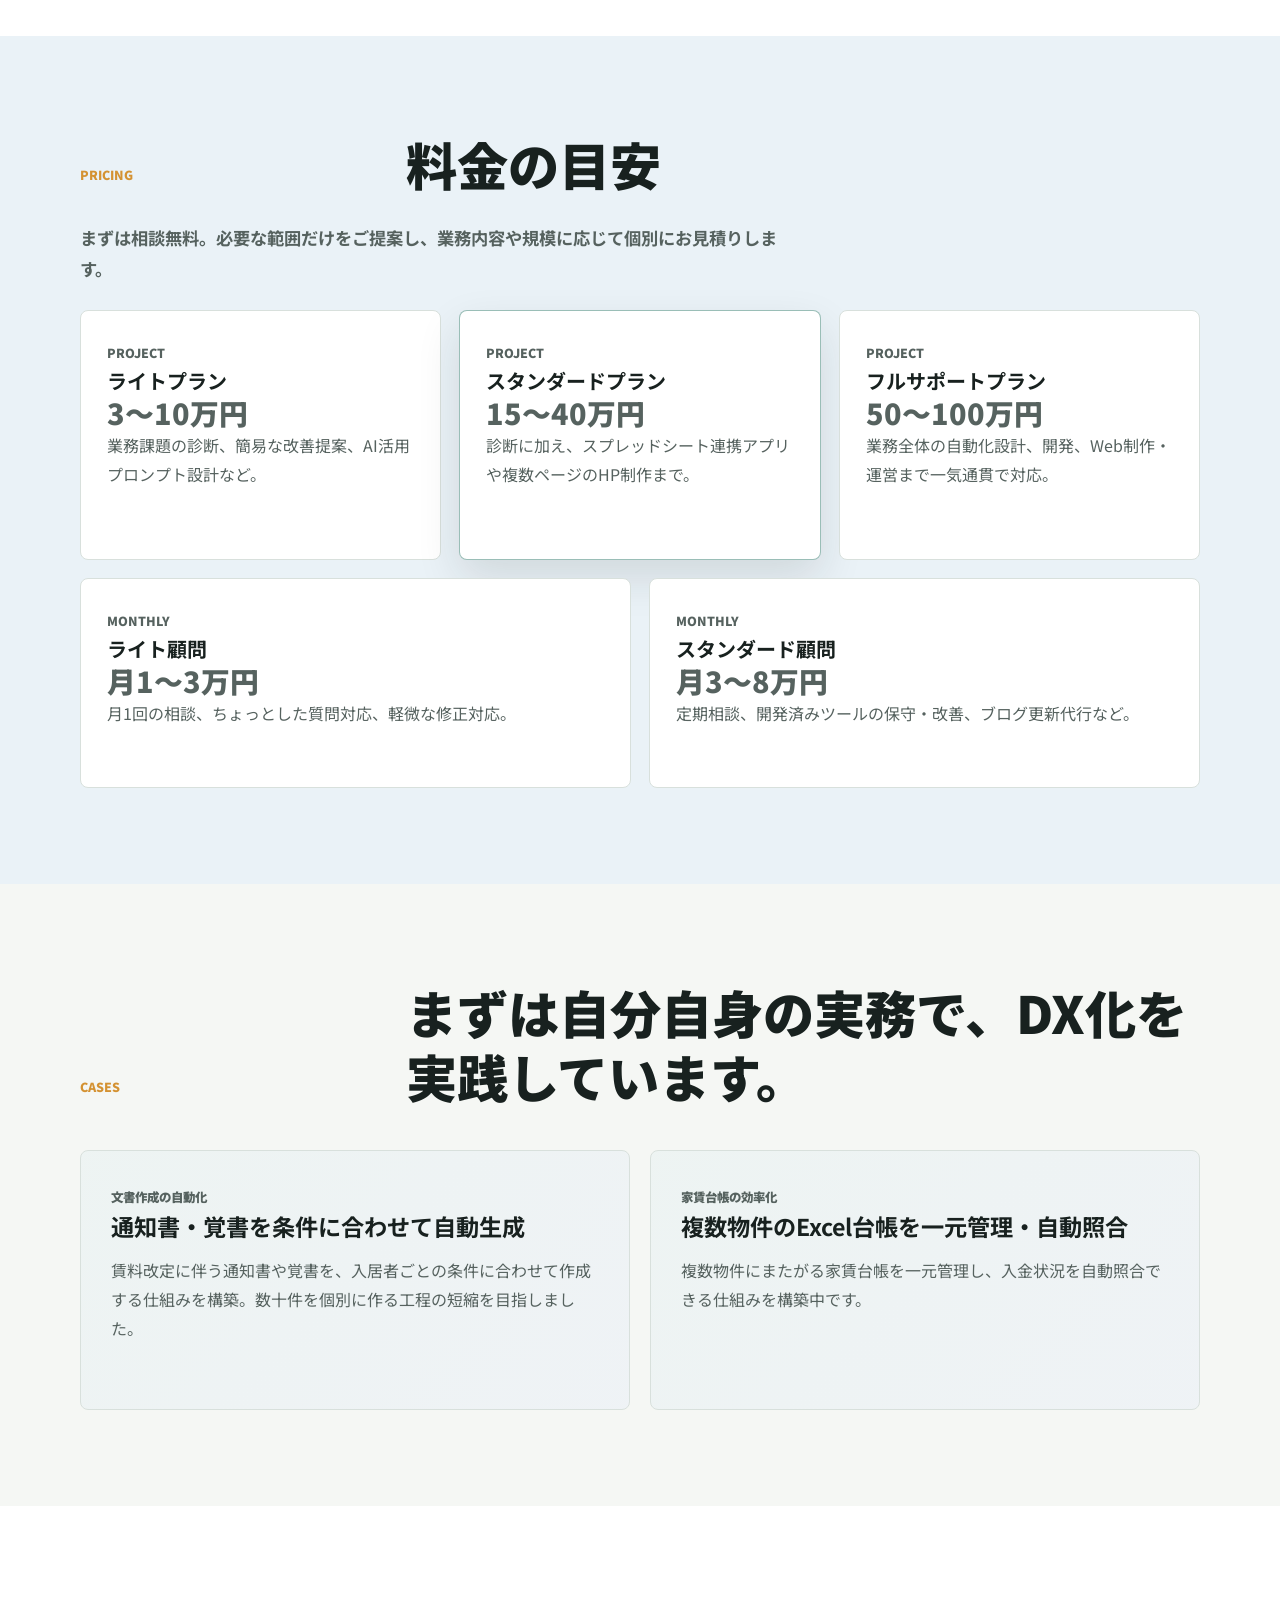
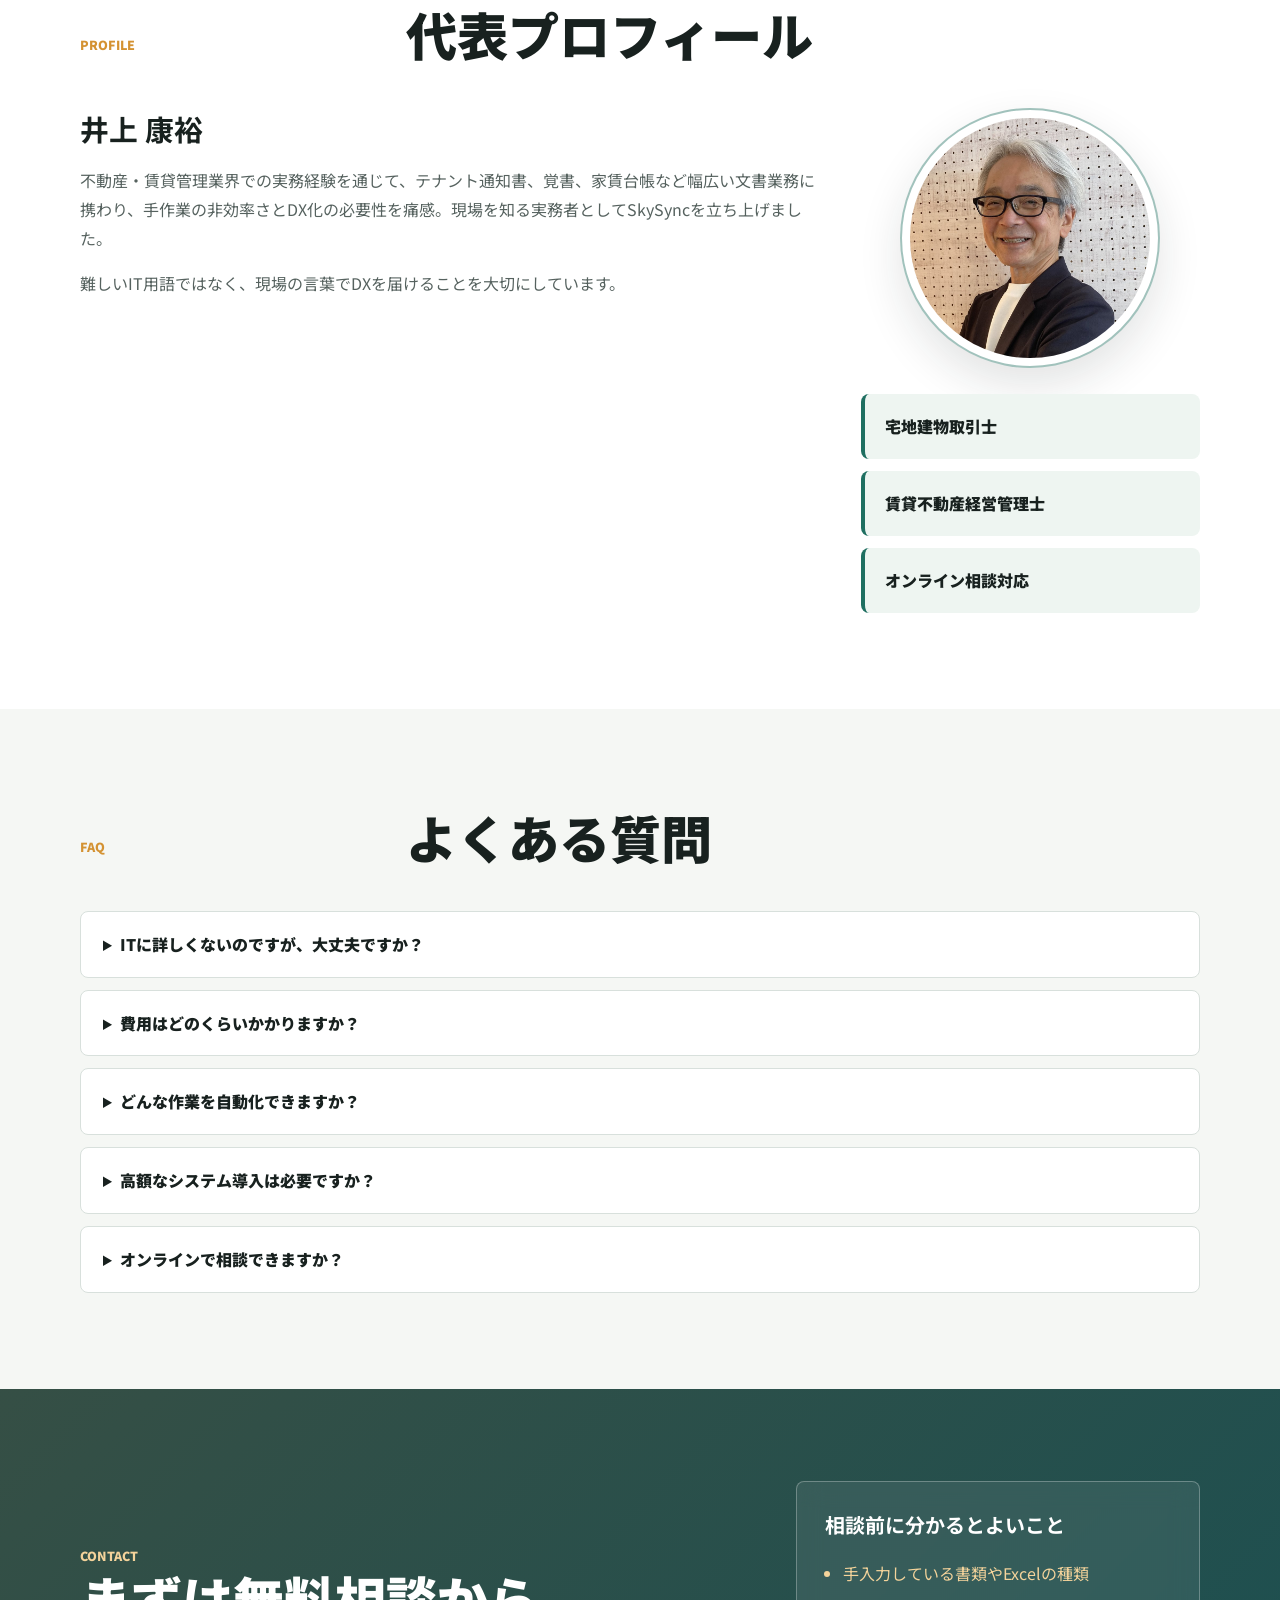
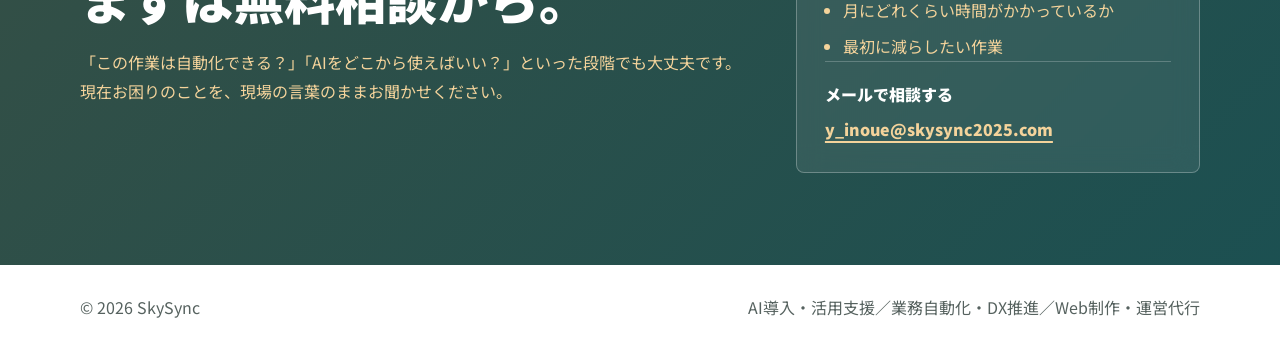
==== commit 56578464: "Reduce hero headline size" ====
--- a/index.html
+++ b/index.html
@@ -15,7 +15,7 @@
       href="https://fonts.googleapis.com/css2?family=Noto+Sans+JP:wght@400;500;700;900&display=swap"
       rel="stylesheet"
     />
-    <link rel="stylesheet" href="styles.css?v=20260811-4" />
+    <link rel="stylesheet" href="styles.css?v=20260811-5" />
   </head>
   <body>
     <header class="site-header" data-header>
@@ -351,6 +351,6 @@
       </div>
     </footer>
 
-    <script src="script.js?v=20260811-4"></script>
+    <script src="script.js?v=20260811-5"></script>
   </body>
 </html>
--- a/styles.css
+++ b/styles.css
@@ -202,11 +202,11 @@
 }
 
 .hero h1 {
-  max-width: 920px;
+  max-width: 780px;
   margin: 0;
-  font-size: clamp(2.5rem, 6vw, 5.2rem);
-  font-weight: 900;
-  line-height: 1.08;
+  font-size: clamp(2.05rem, 4.3vw, 3.75rem);
+  font-weight: 900;
+  line-height: 1.16;
 }
 
 .hero-lead {
@@ -789,7 +789,7 @@
   }
 
   .hero h1 {
-    font-size: 2.45rem;
+    font-size: 2.05rem;
   }
 
   .hero-service {
@@ -854,7 +854,7 @@
   }
 
   .hero h1 {
-    font-size: 2.05rem;
+    font-size: 1.72rem;
   }
 
   .hero-service {
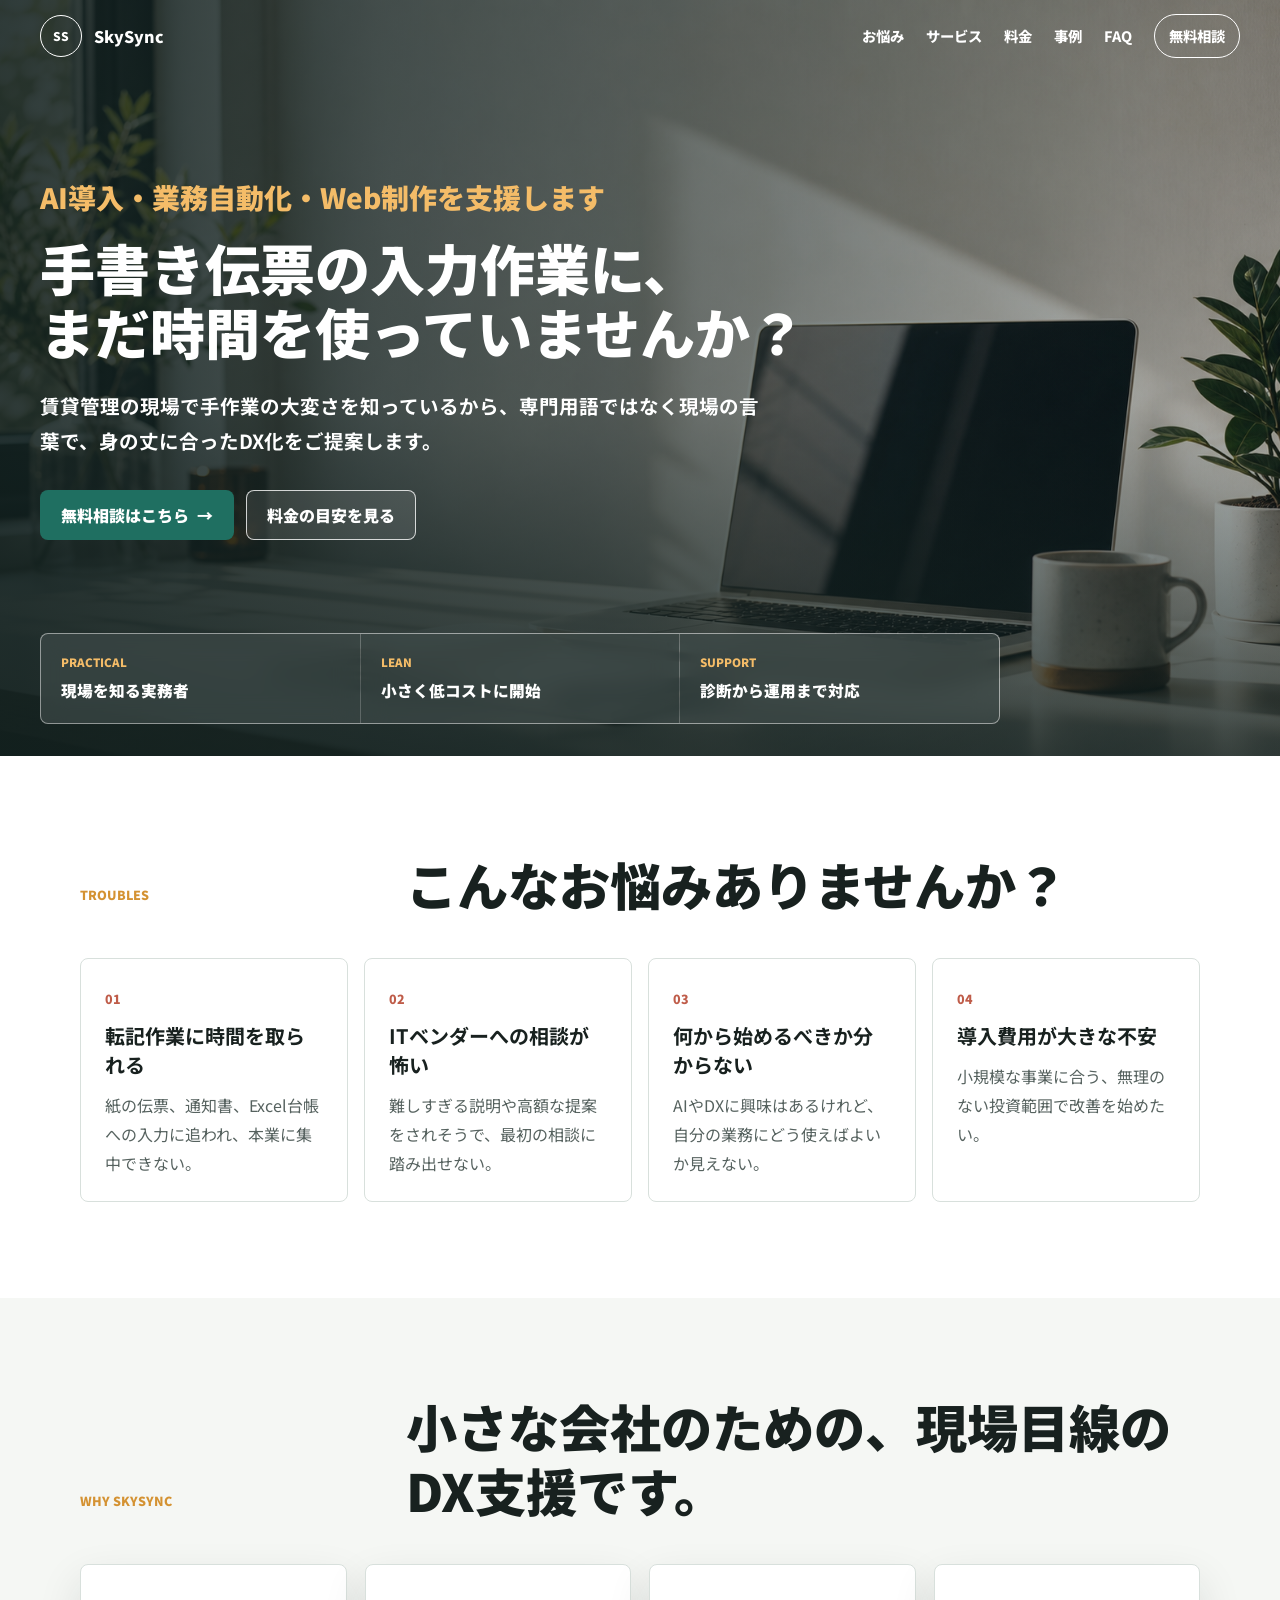
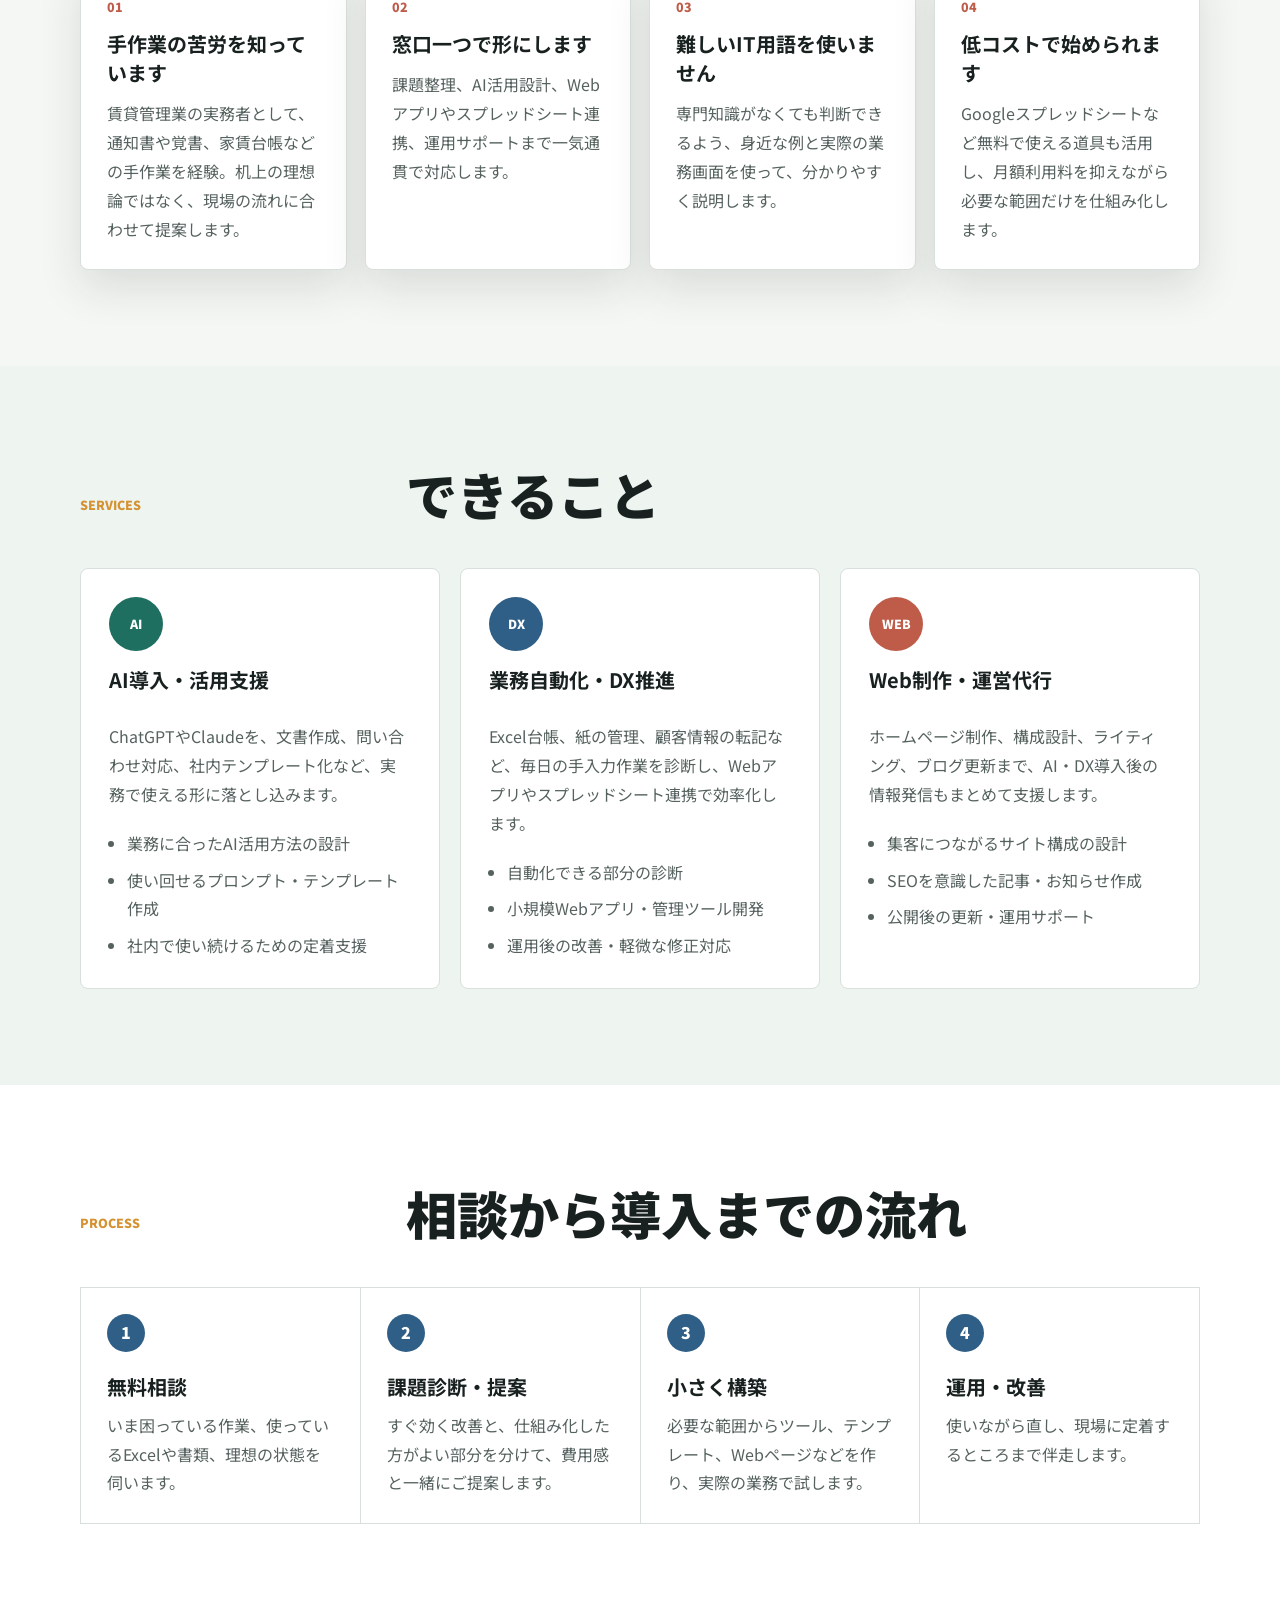
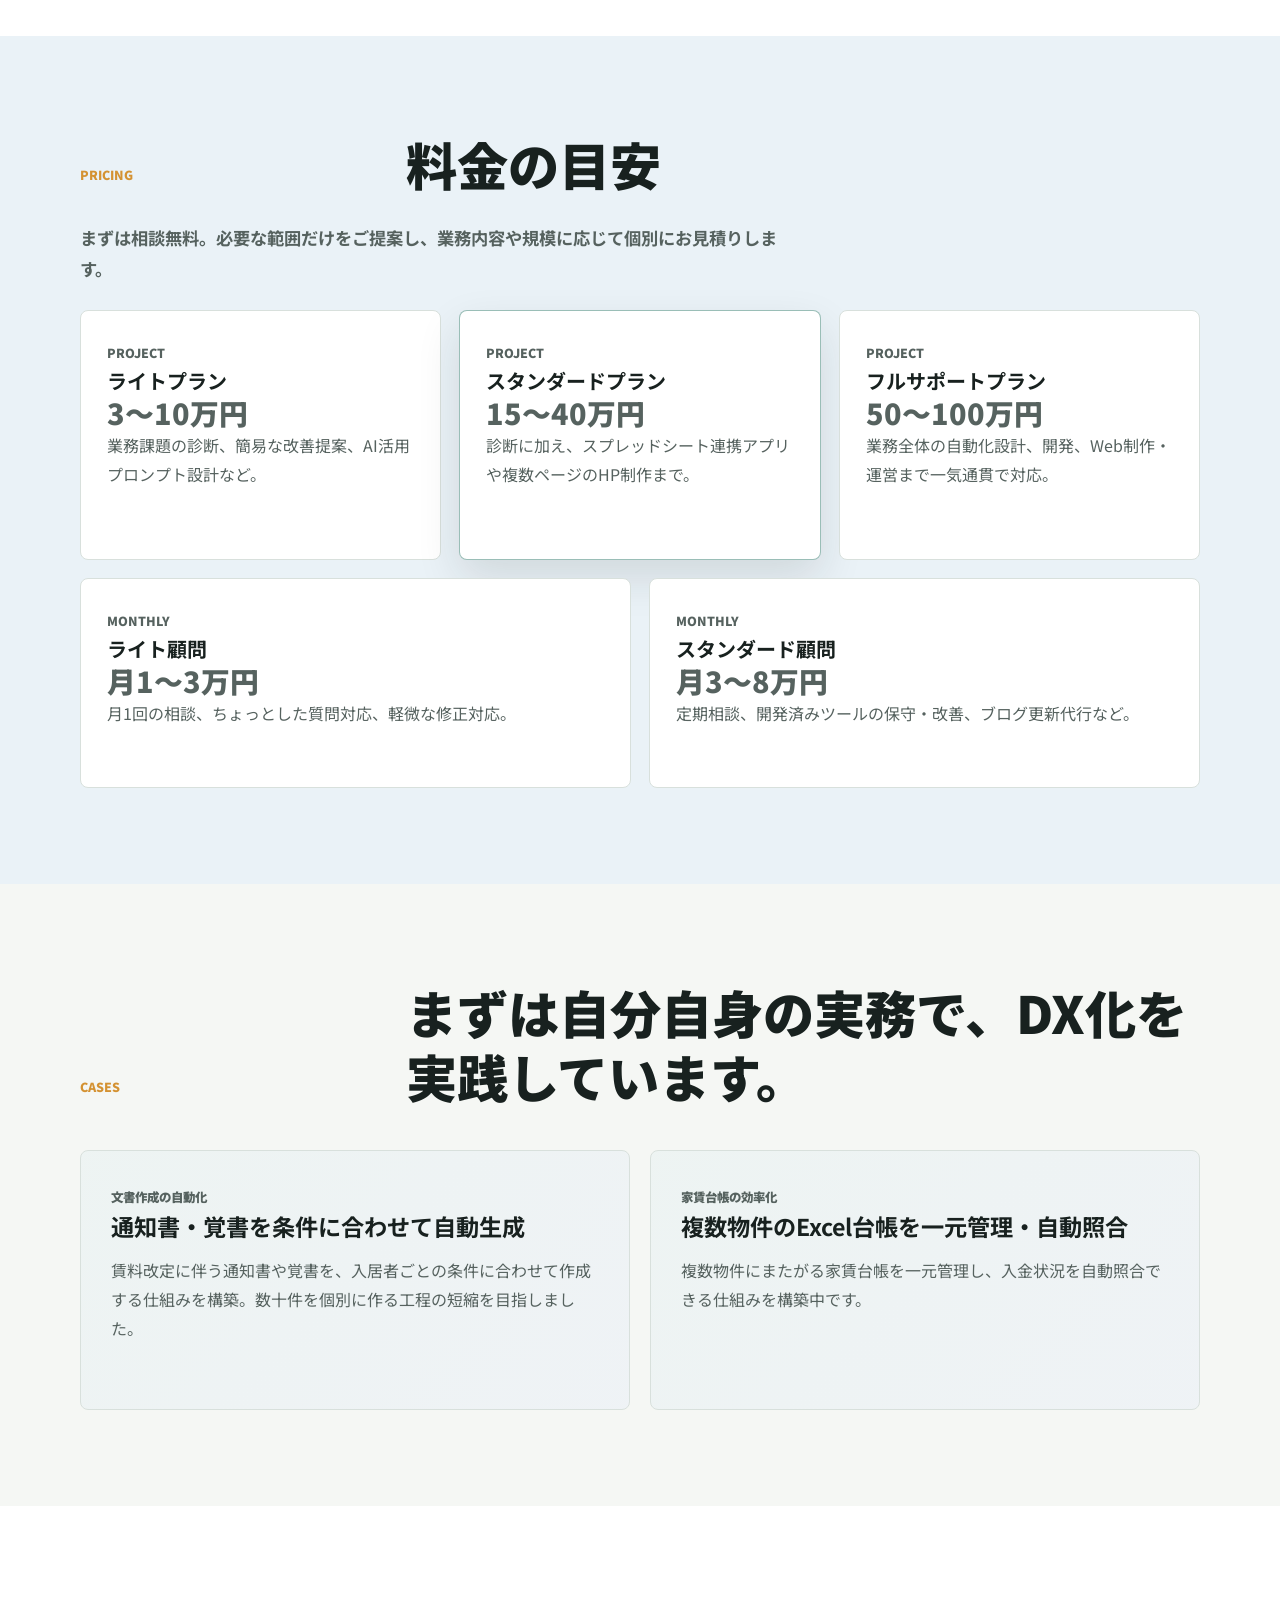
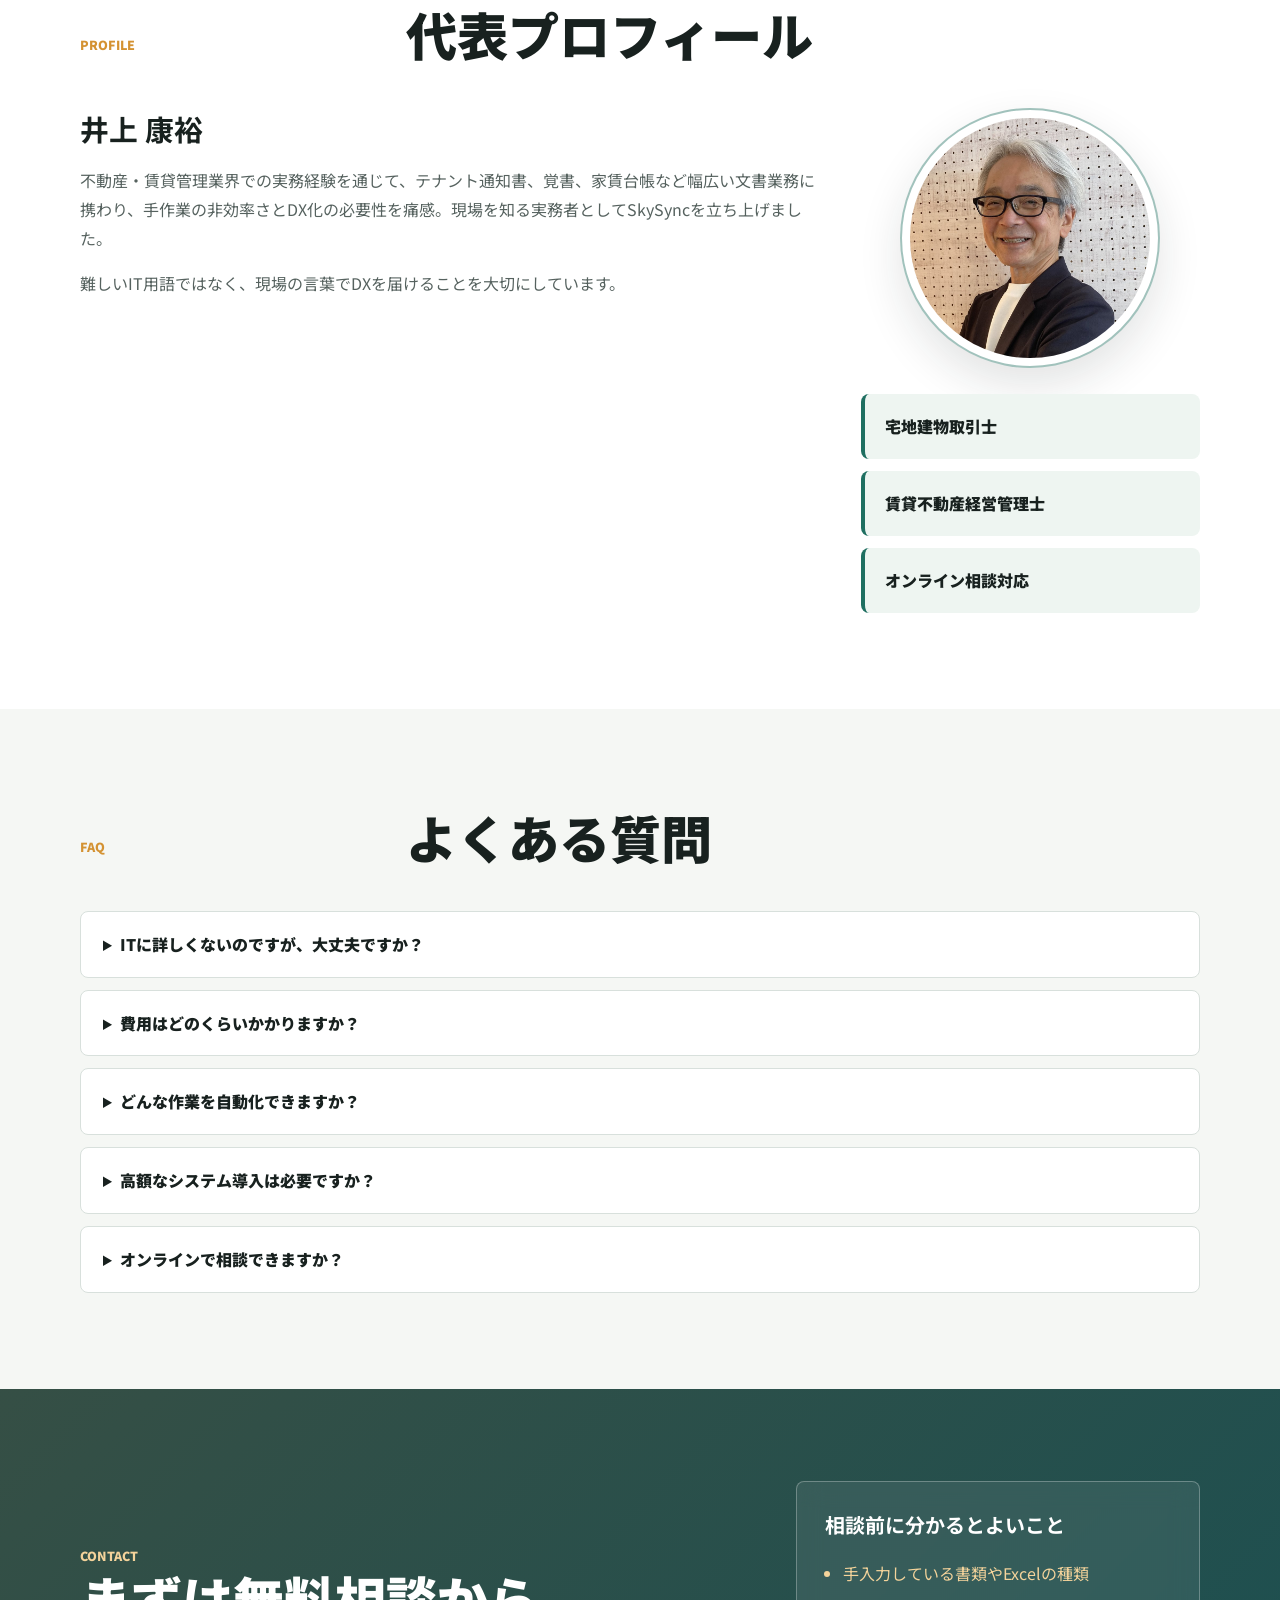
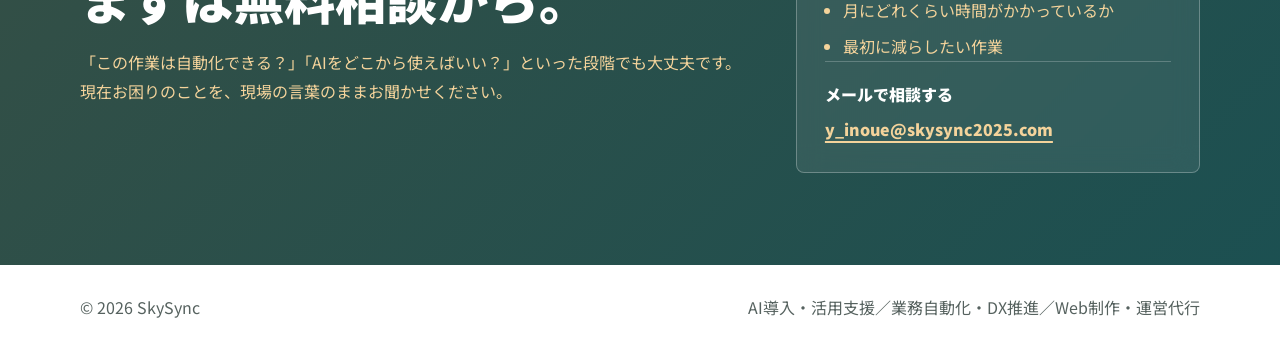
==== commit addf63b1: "Fix hero headline line break" ====
--- a/index.html
+++ b/index.html
@@ -15,7 +15,7 @@
       href="https://fonts.googleapis.com/css2?family=Noto+Sans+JP:wght@400;500;700;900&display=swap"
       rel="stylesheet"
     />
-    <link rel="stylesheet" href="styles.css?v=20260811-5" />
+    <link rel="stylesheet" href="styles.css?v=20260811-6" />
   </head>
   <body>
     <header class="site-header" data-header>
@@ -44,7 +44,10 @@
         <div class="hero-shade"></div>
         <div class="hero-content">
           <p class="eyebrow hero-service">AI導入・業務自動化・Web制作を支援します</p>
-          <h1 id="hero-title">手書き伝票の入力作業に、まだ時間を使っていませんか？</h1>
+          <h1 id="hero-title">
+            <span>手書き伝票の入力作業に、</span>
+            <span>まだ時間を使っていませんか？</span>
+          </h1>
           <p class="hero-lead">
             賃貸管理の現場で手作業の大変さを知っているから、専門用語ではなく現場の言葉で、身の丈に合ったDX化をご提案します。
           </p>
@@ -351,6 +354,6 @@
       </div>
     </footer>
 
-    <script src="script.js?v=20260811-5"></script>
+    <script src="script.js?v=20260811-6"></script>
   </body>
 </html>
--- a/styles.css
+++ b/styles.css
@@ -207,6 +207,10 @@
   font-size: clamp(2.05rem, 4.3vw, 3.75rem);
   font-weight: 900;
   line-height: 1.16;
+}
+
+.hero h1 span {
+  display: block;
 }
 
 .hero-lead {
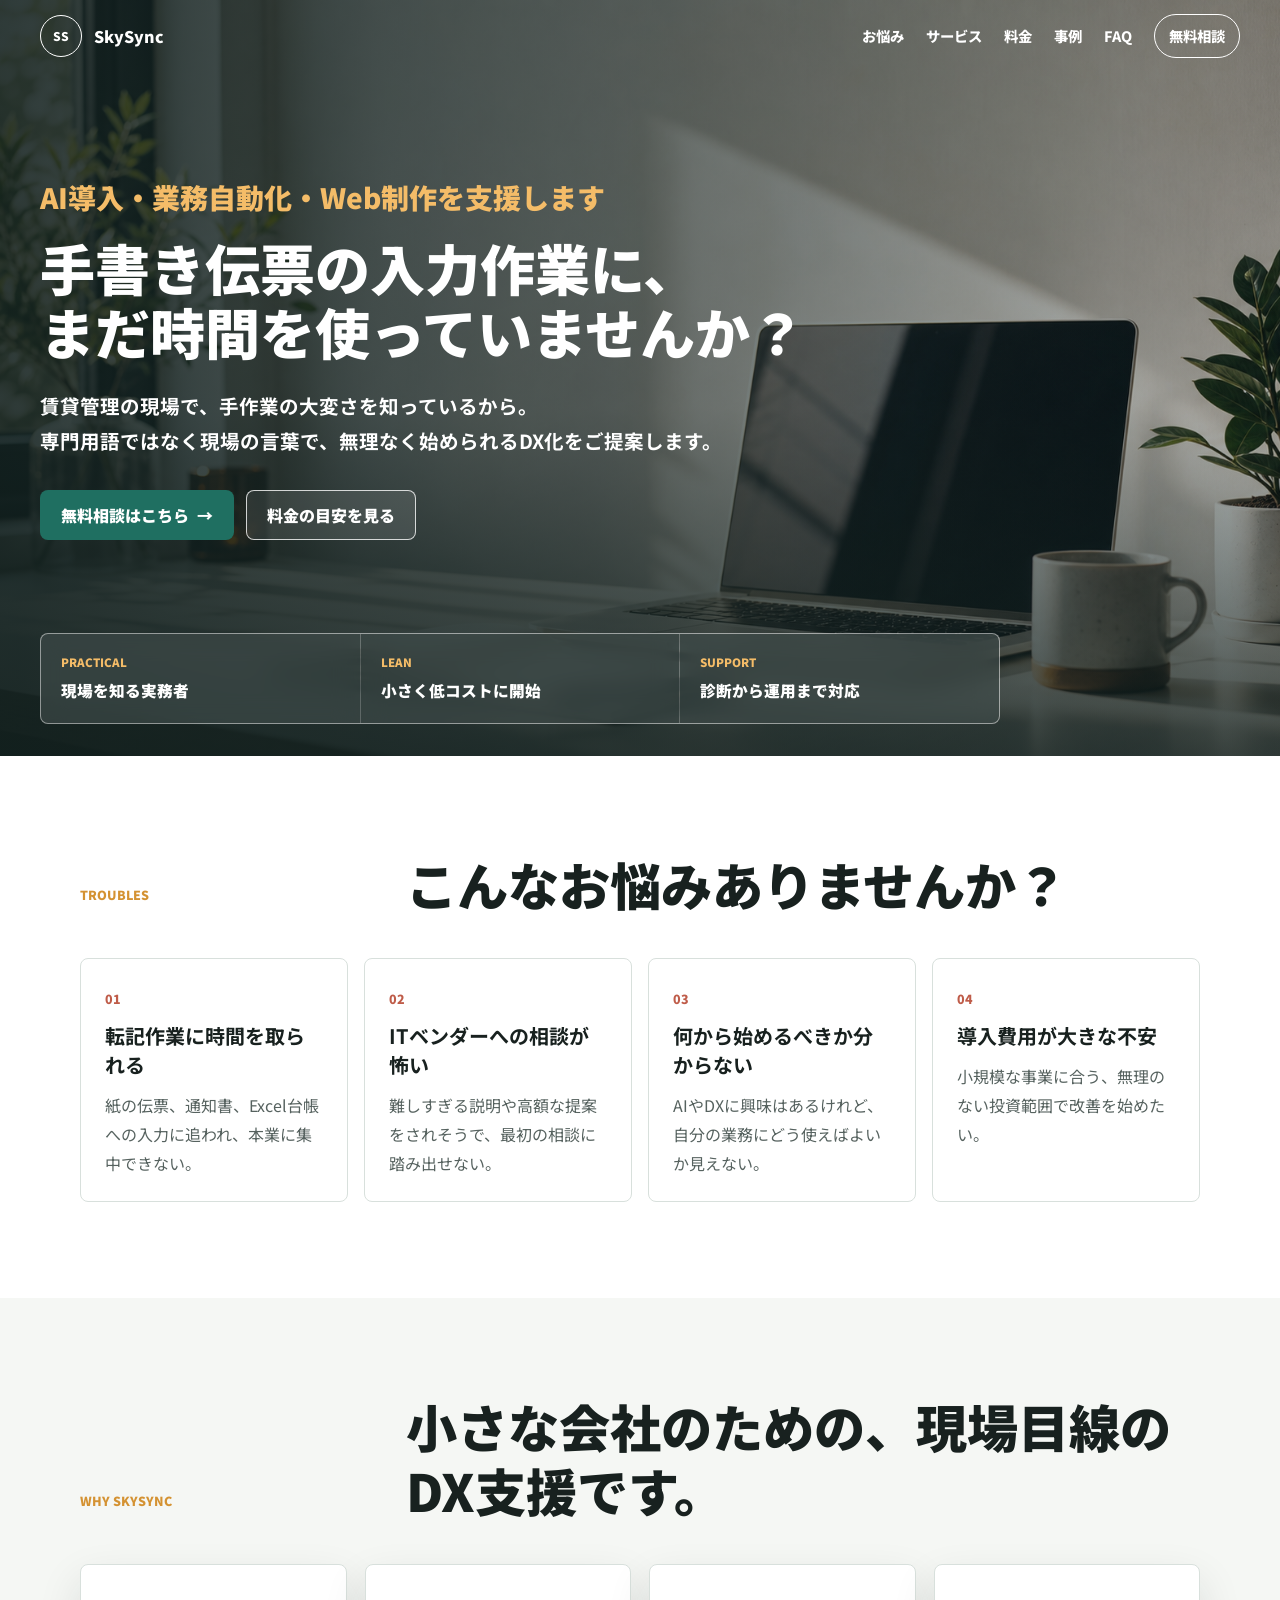
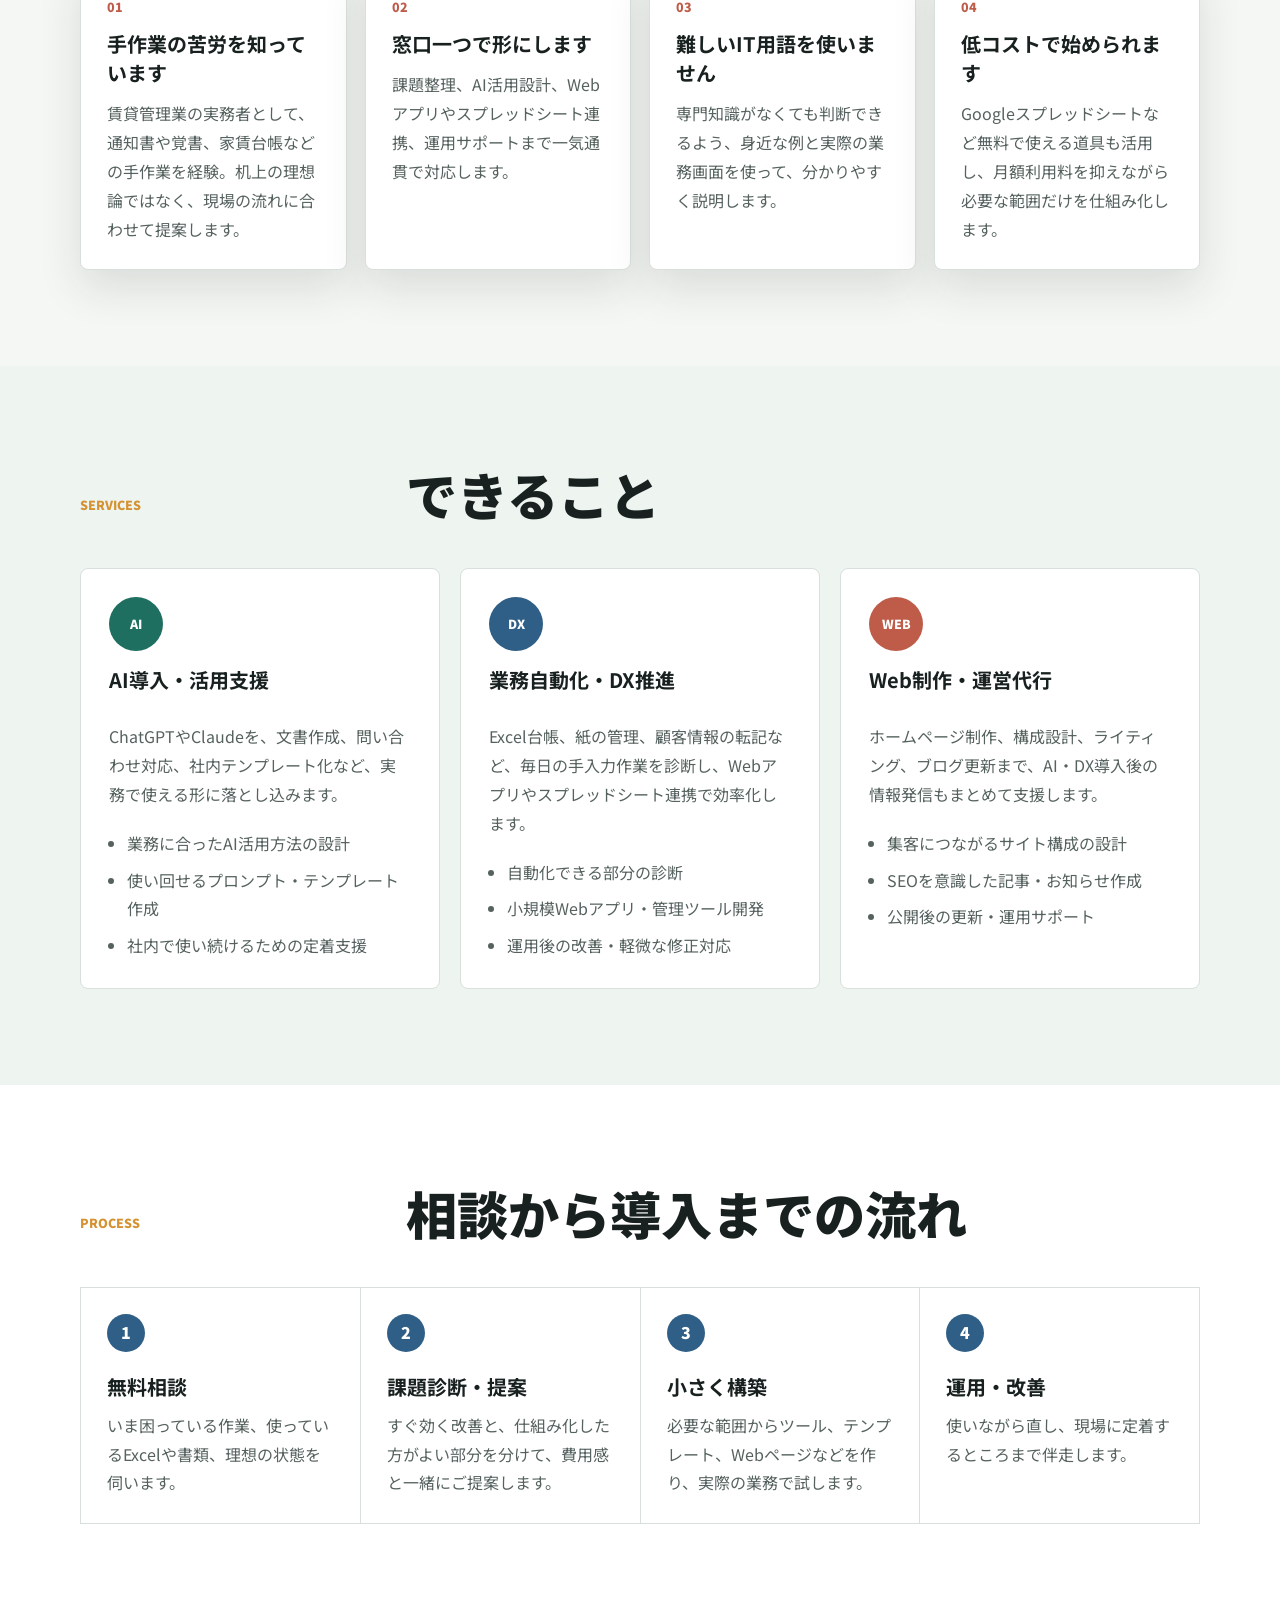
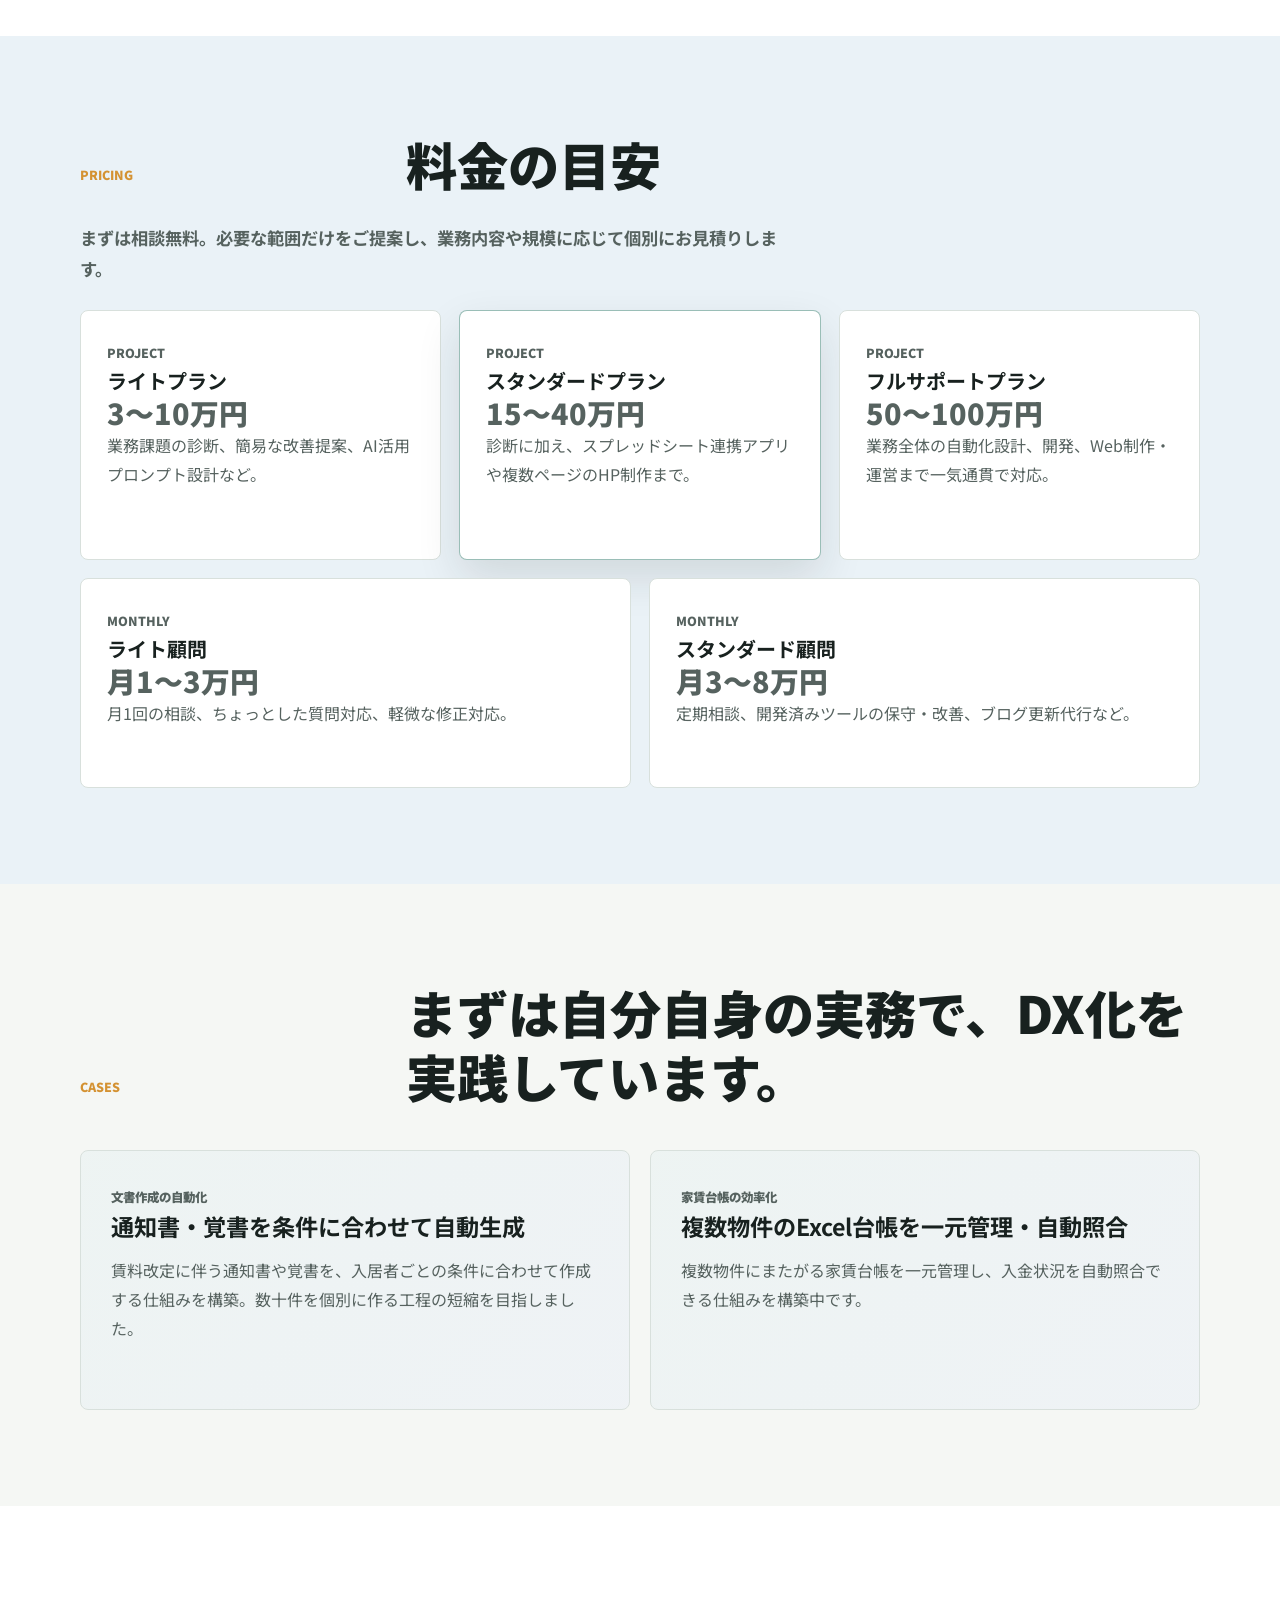
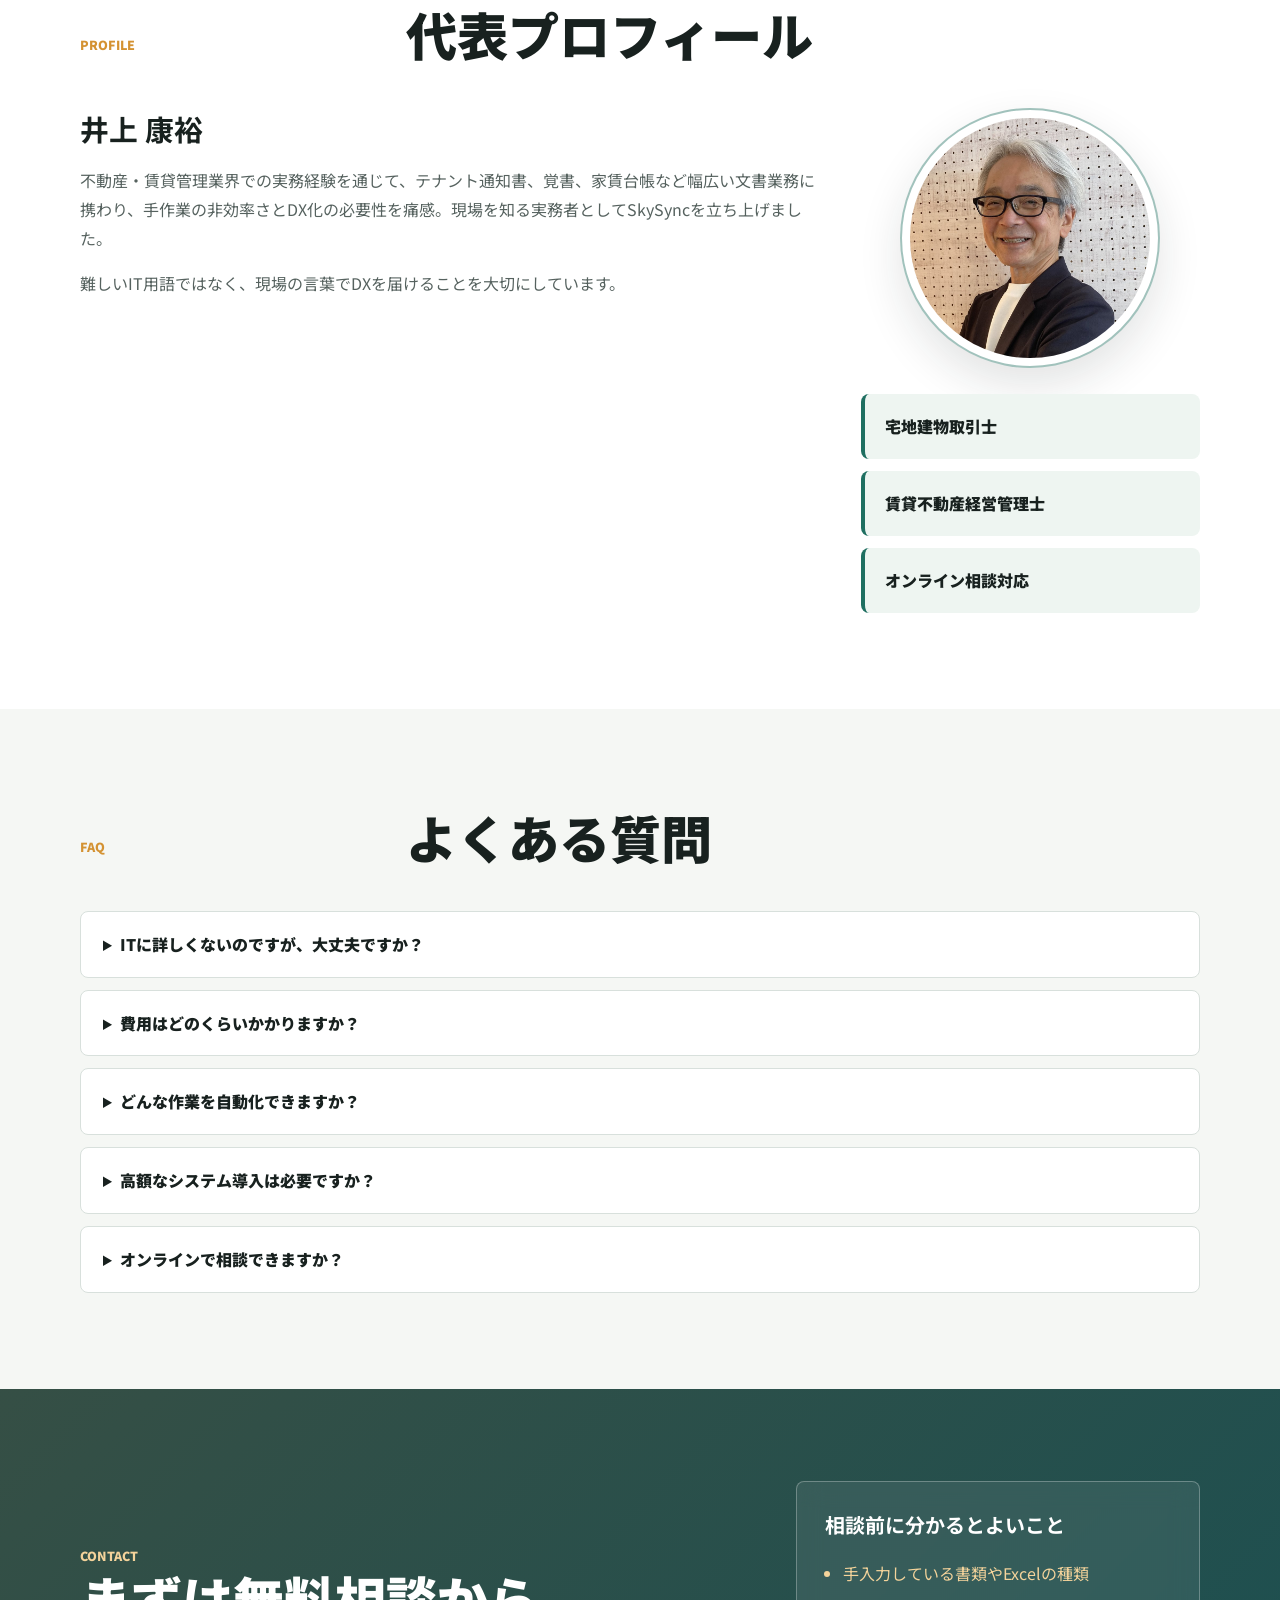
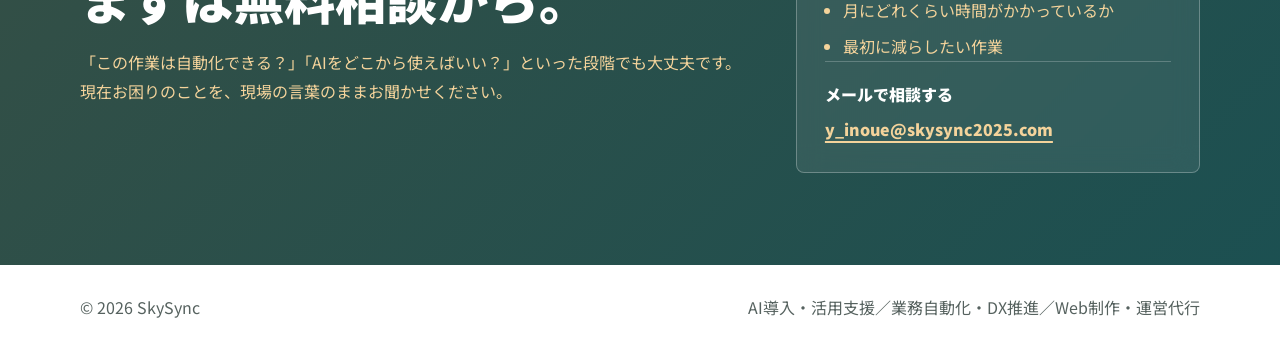
==== commit 6bd76962: "Refine hero lead copy" ====
--- a/index.html
+++ b/index.html
@@ -6,7 +6,7 @@
     <title>SkySync｜中小企業のAI・DX導入支援</title>
     <meta
       name="description"
-      content="手書き伝票やExcel転記に追われる小規模事業者へ。SkySyncが、現場目線で身の丈に合ったAI・DX導入、業務自動化、Web制作を支援します。"
+      content="手書き伝票やExcel転記に追われる小規模事業者へ。SkySyncが、現場目線で無理なく始められるAI・DX導入、業務自動化、Web制作を支援します。"
     />
     <meta name="theme-color" content="#174c44" />
     <link rel="preconnect" href="https://fonts.googleapis.com" />
@@ -15,7 +15,7 @@
       href="https://fonts.googleapis.com/css2?family=Noto+Sans+JP:wght@400;500;700;900&display=swap"
       rel="stylesheet"
     />
-    <link rel="stylesheet" href="styles.css?v=20260811-6" />
+    <link rel="stylesheet" href="styles.css?v=20260811-7" />
   </head>
   <body>
     <header class="site-header" data-header>
@@ -49,7 +49,8 @@
             <span>まだ時間を使っていませんか？</span>
           </h1>
           <p class="hero-lead">
-            賃貸管理の現場で手作業の大変さを知っているから、専門用語ではなく現場の言葉で、身の丈に合ったDX化をご提案します。
+            <span>賃貸管理の現場で、手作業の大変さを知っているから。</span>
+            <span>専門用語ではなく現場の言葉で、無理なく始められるDX化をご提案します。</span>
           </p>
           <div class="hero-actions" aria-label="主要リンク">
             <a class="button primary" href="#contact">無料相談はこちら <span aria-hidden="true">→</span></a>
@@ -354,6 +355,6 @@
       </div>
     </footer>
 
-    <script src="script.js?v=20260811-6"></script>
+    <script src="script.js?v=20260811-7"></script>
   </body>
 </html>
--- a/styles.css
+++ b/styles.css
@@ -218,6 +218,10 @@
   margin: 24px 0 0;
   font-size: 1.22rem;
   font-weight: 700;
+}
+
+.hero-lead span {
+  display: block;
 }
 
 .hero-actions {
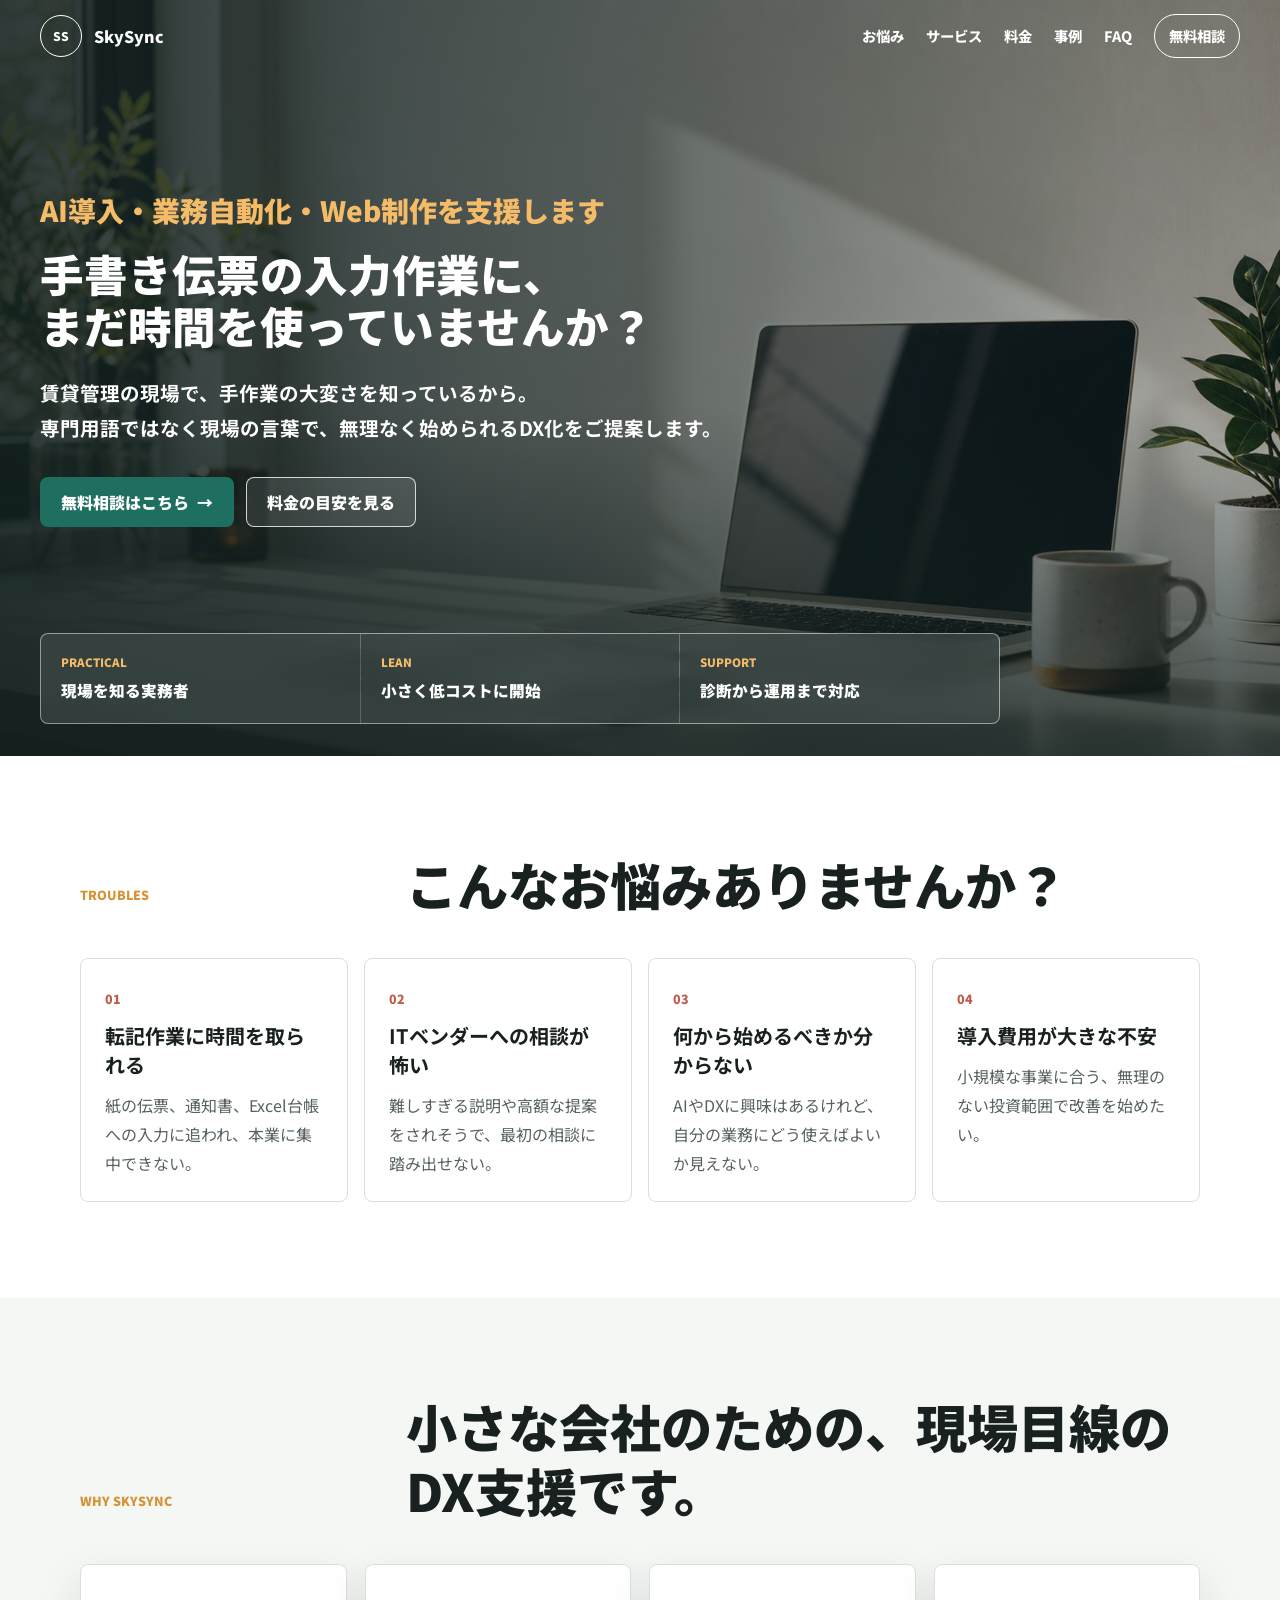
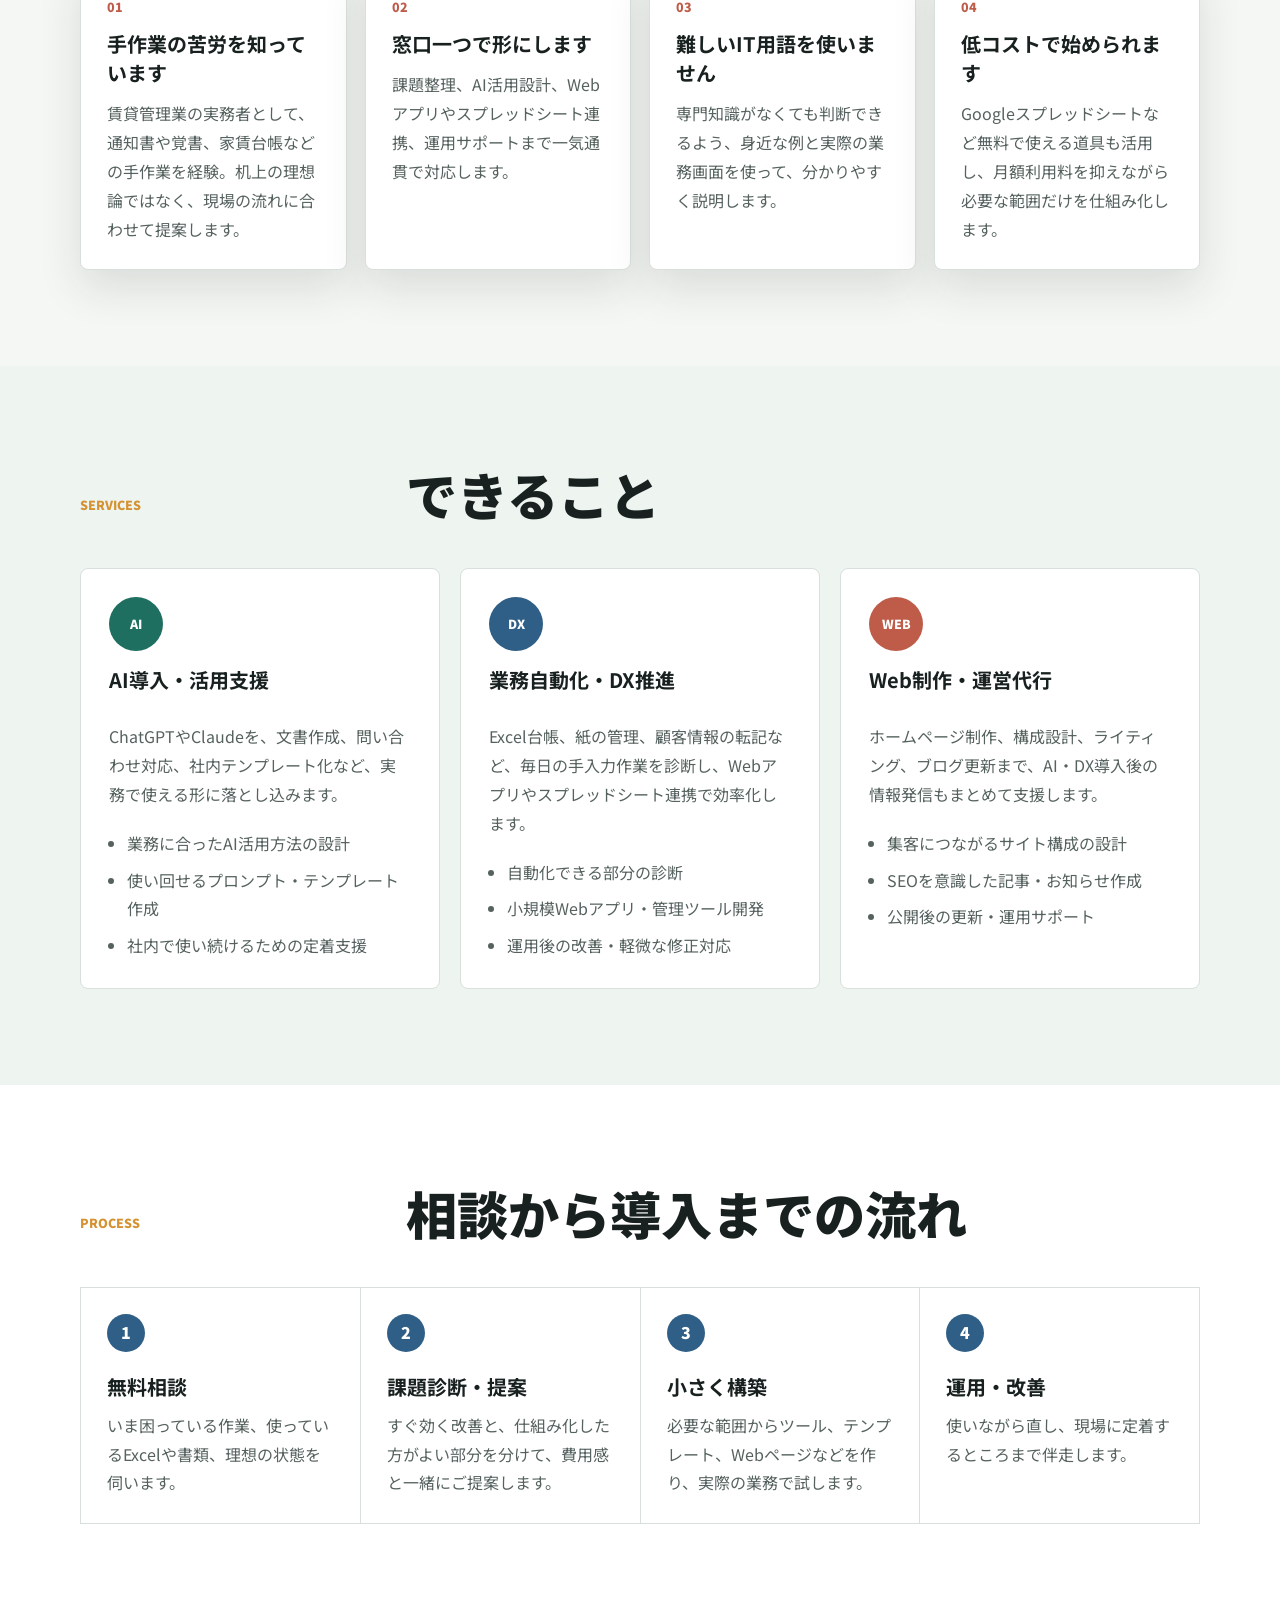
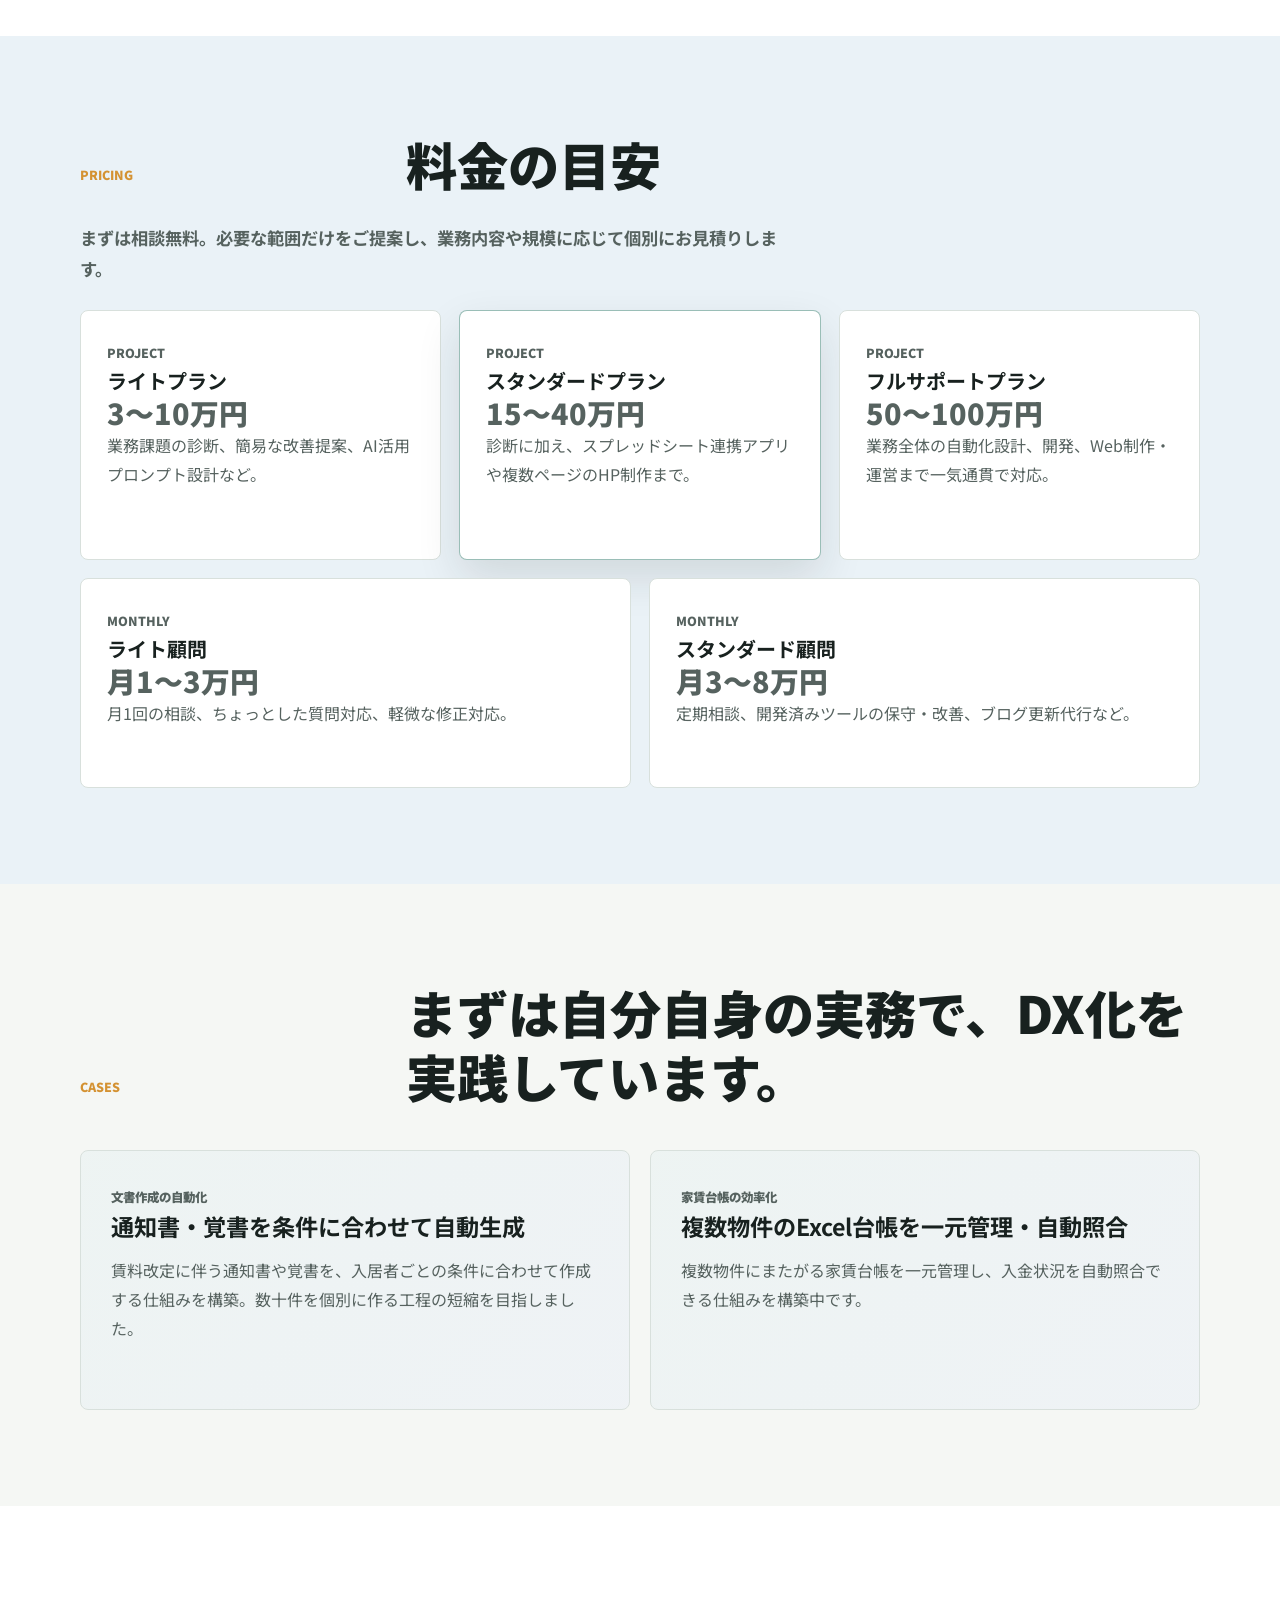
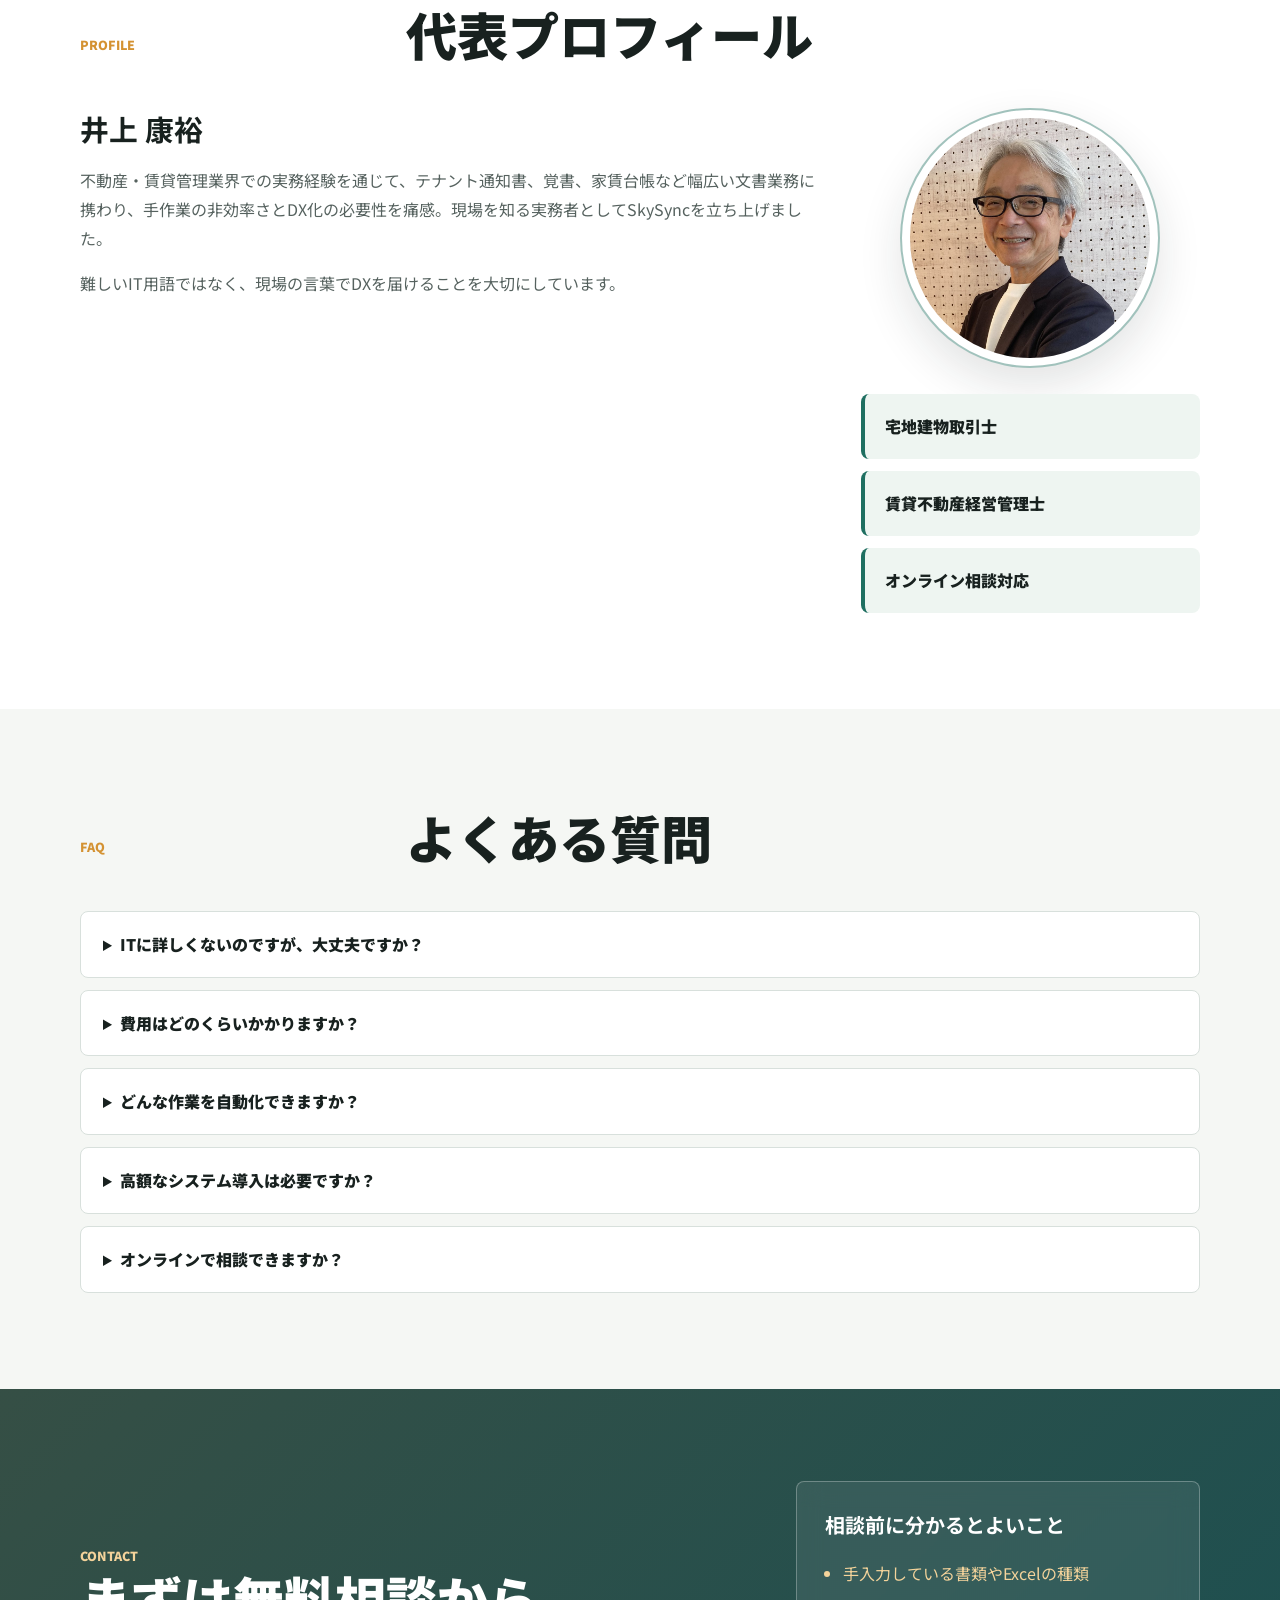
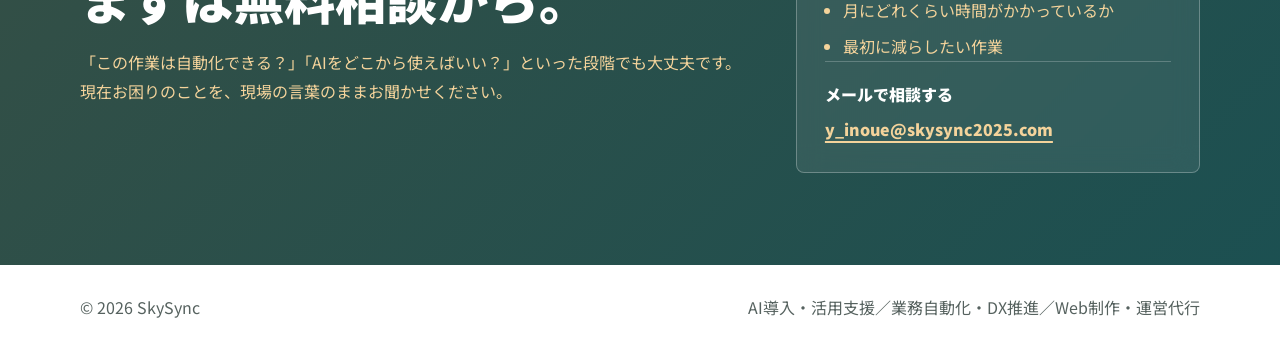
==== commit 5559bf54: "Keep hero headline to two lines" ====
--- a/index.html
+++ b/index.html
@@ -15,7 +15,7 @@
       href="https://fonts.googleapis.com/css2?family=Noto+Sans+JP:wght@400;500;700;900&display=swap"
       rel="stylesheet"
     />
-    <link rel="stylesheet" href="styles.css?v=20260811-7" />
+    <link rel="stylesheet" href="styles.css?v=20260811-8" />
   </head>
   <body>
     <header class="site-header" data-header>
@@ -355,6 +355,6 @@
       </div>
     </footer>
 
-    <script src="script.js?v=20260811-7"></script>
+    <script src="script.js?v=20260811-8"></script>
   </body>
 </html>
--- a/styles.css
+++ b/styles.css
@@ -202,15 +202,16 @@
 }
 
 .hero h1 {
-  max-width: 780px;
+  max-width: 840px;
   margin: 0;
-  font-size: clamp(2.05rem, 4.3vw, 3.75rem);
-  font-weight: 900;
-  line-height: 1.16;
+  font-size: clamp(1.9rem, 3.4vw, 3.05rem);
+  font-weight: 900;
+  line-height: 1.18;
 }
 
 .hero h1 span {
   display: block;
+  white-space: nowrap;
 }
 
 .hero-lead {
@@ -797,7 +798,7 @@
   }
 
   .hero h1 {
-    font-size: 2.05rem;
+    font-size: clamp(1.55rem, 4vw, 2.05rem);
   }
 
   .hero-service {
@@ -862,7 +863,7 @@
   }
 
   .hero h1 {
-    font-size: 1.72rem;
+    font-size: clamp(1.1rem, 5vw, 1.55rem);
   }
 
   .hero-service {
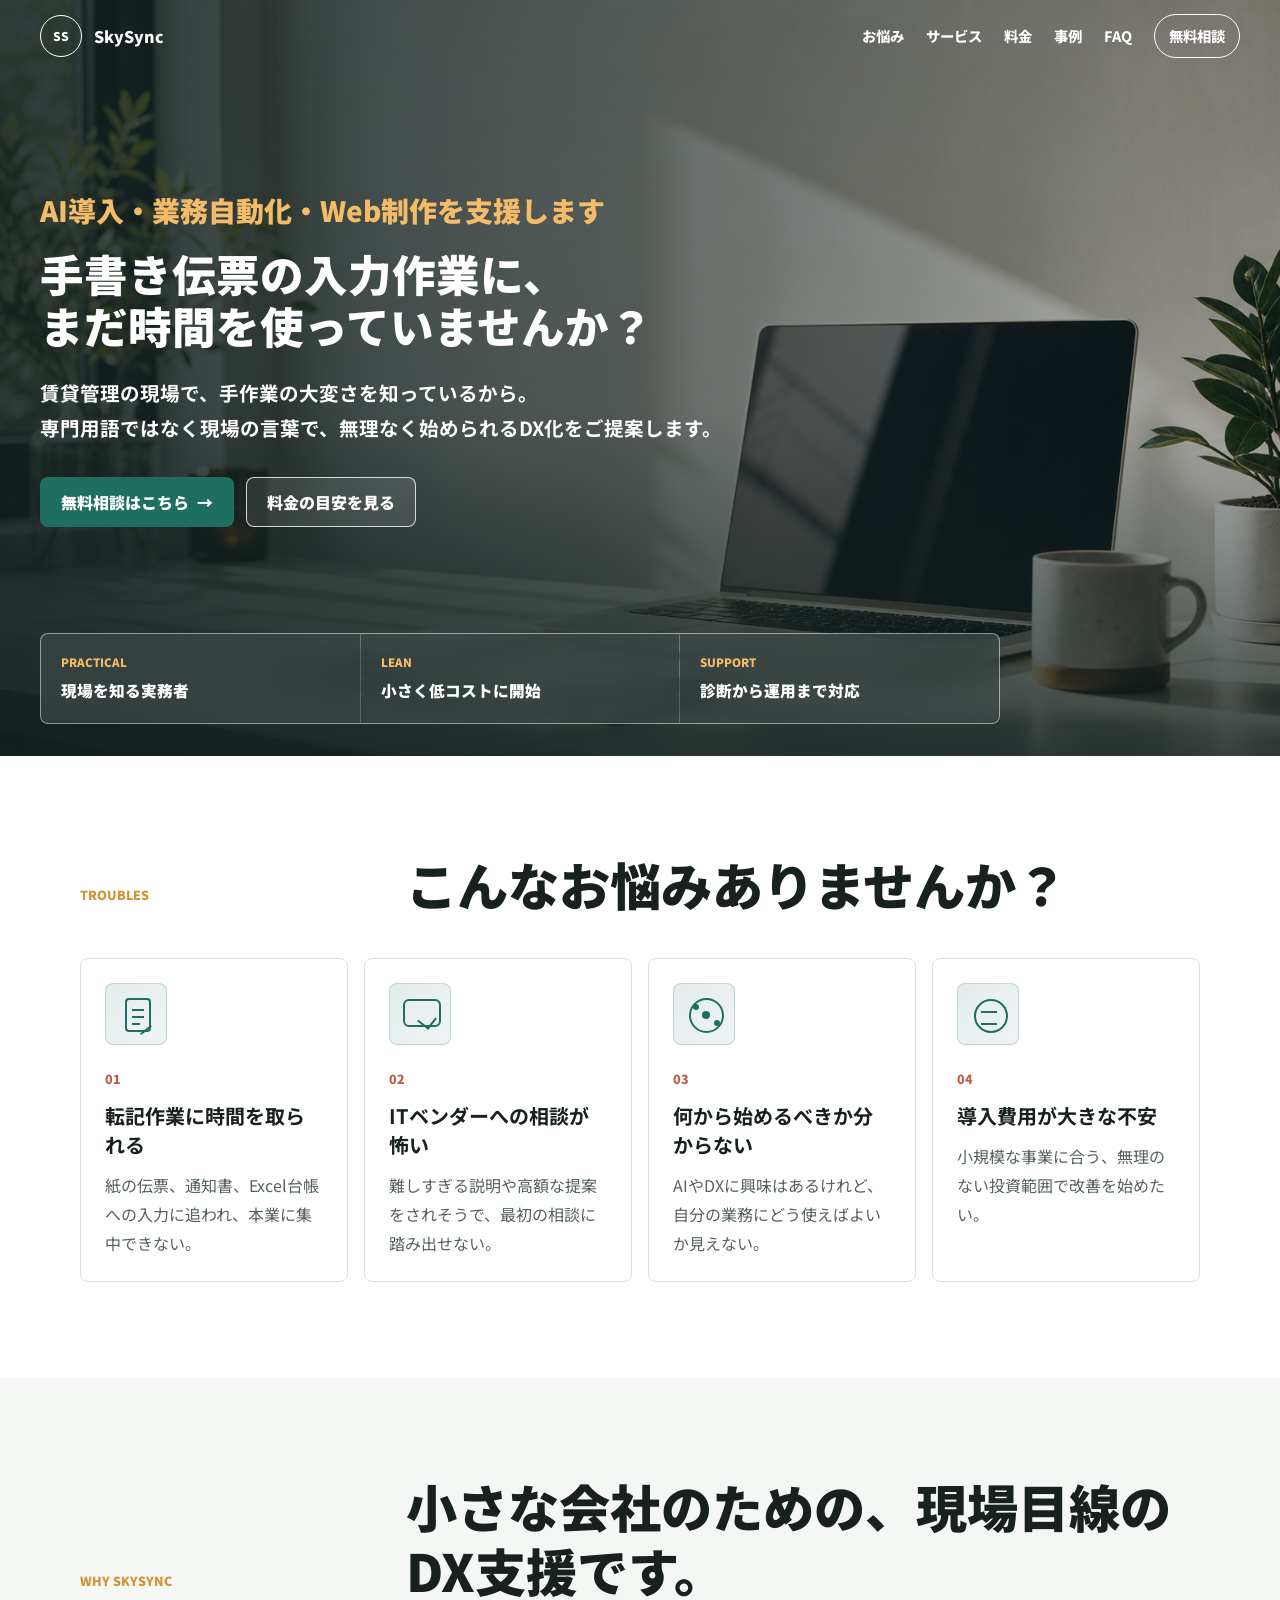
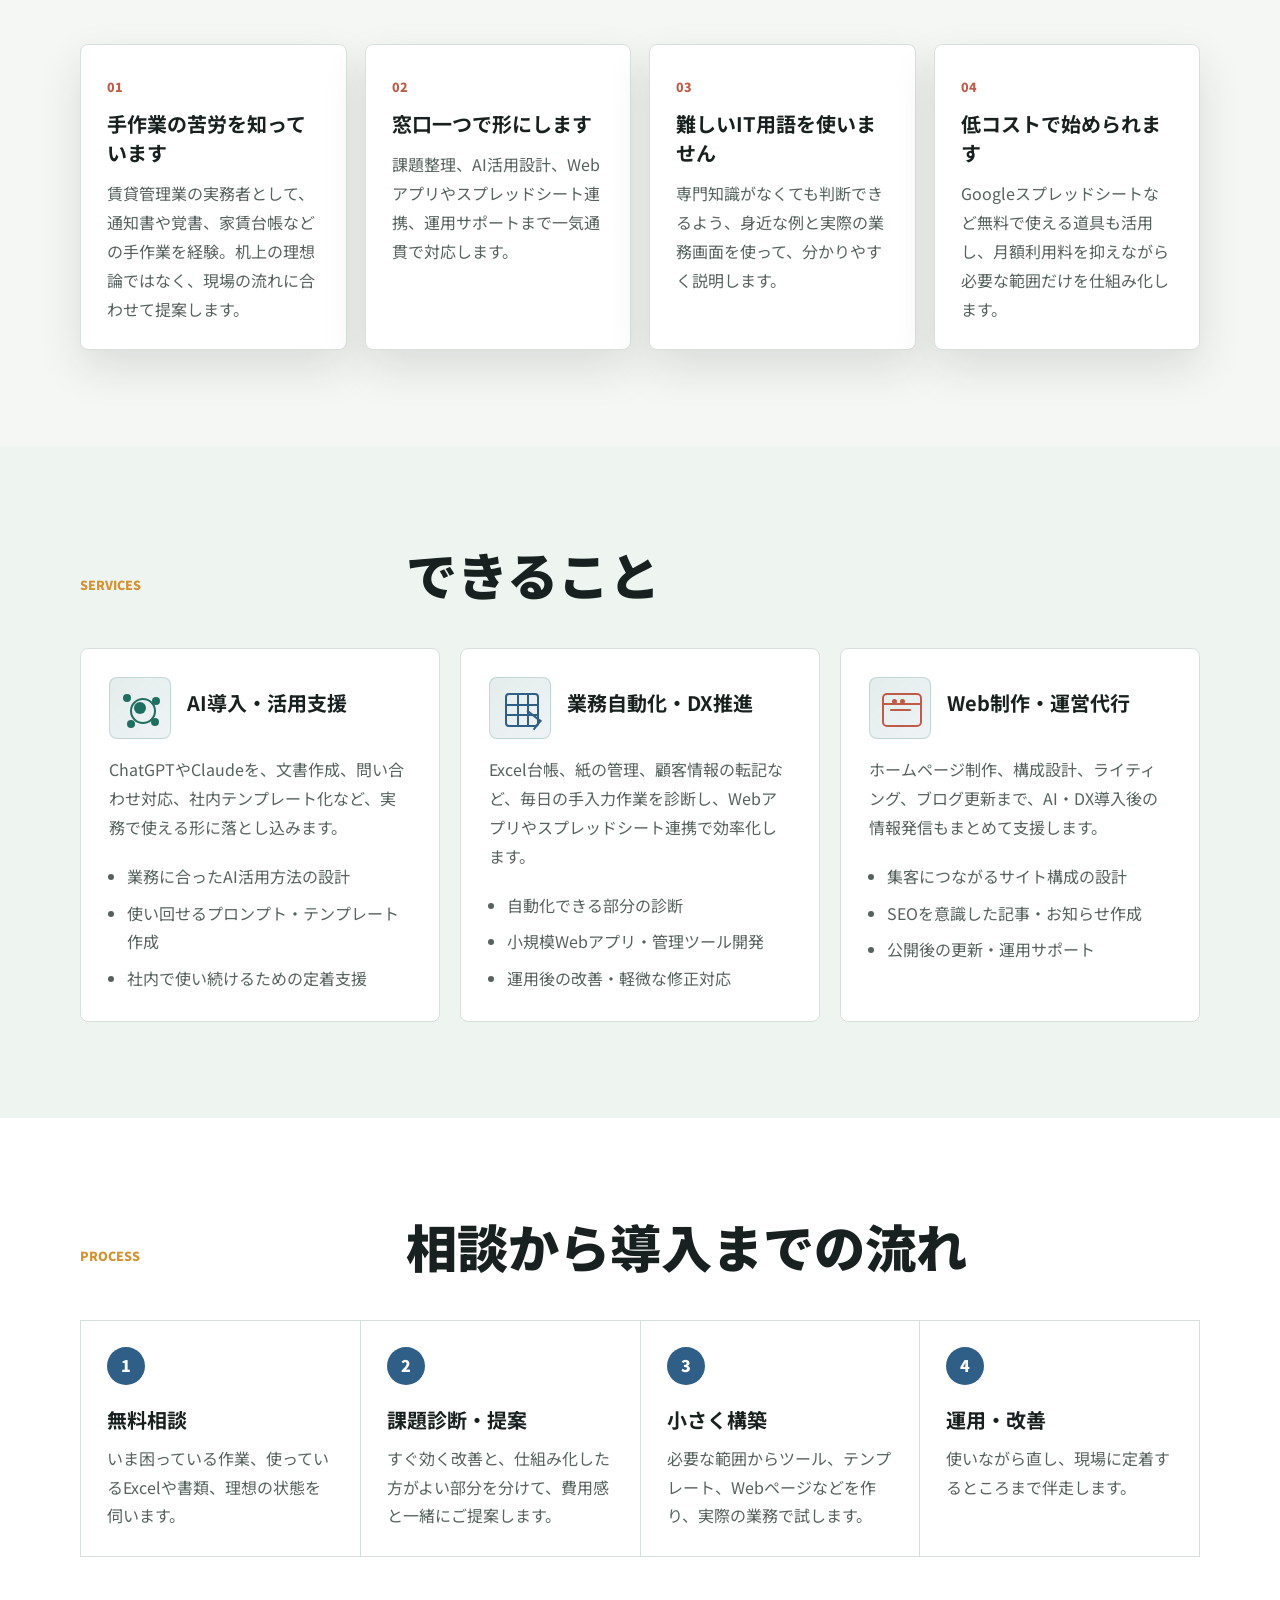
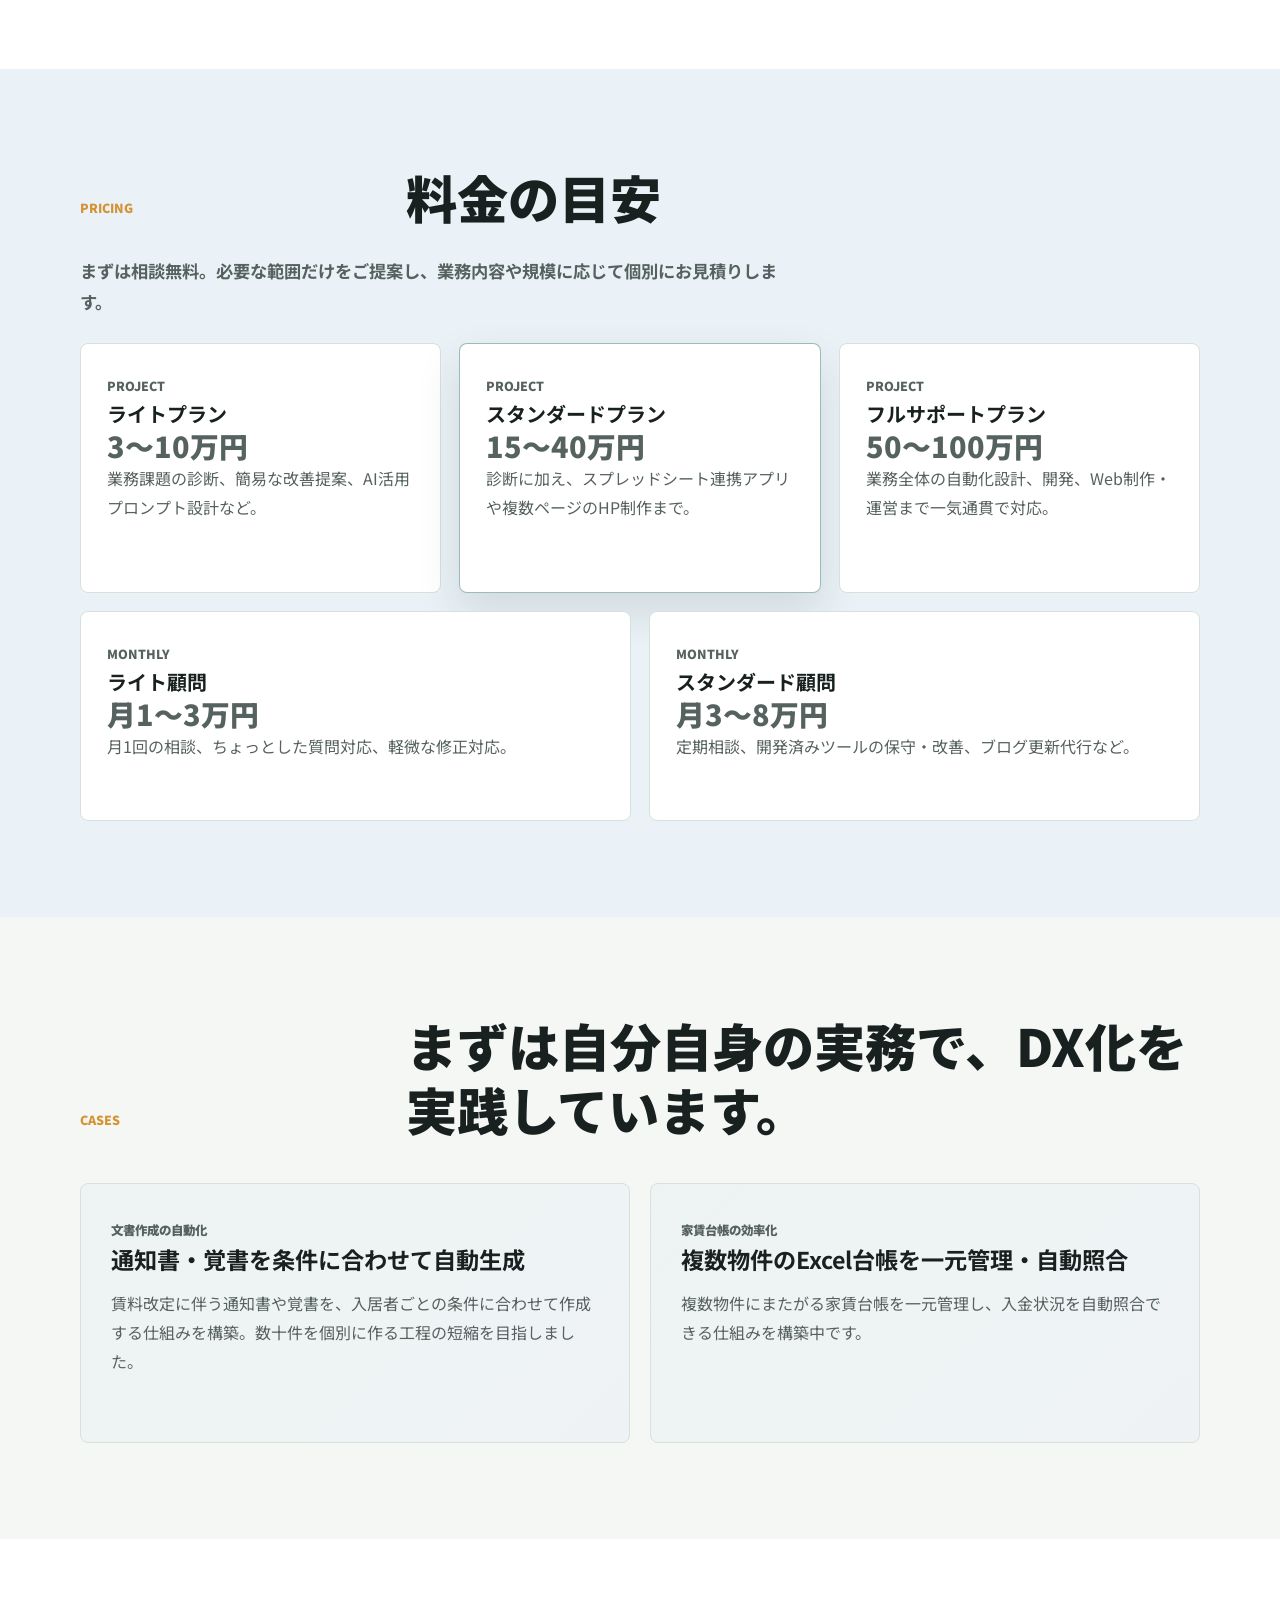
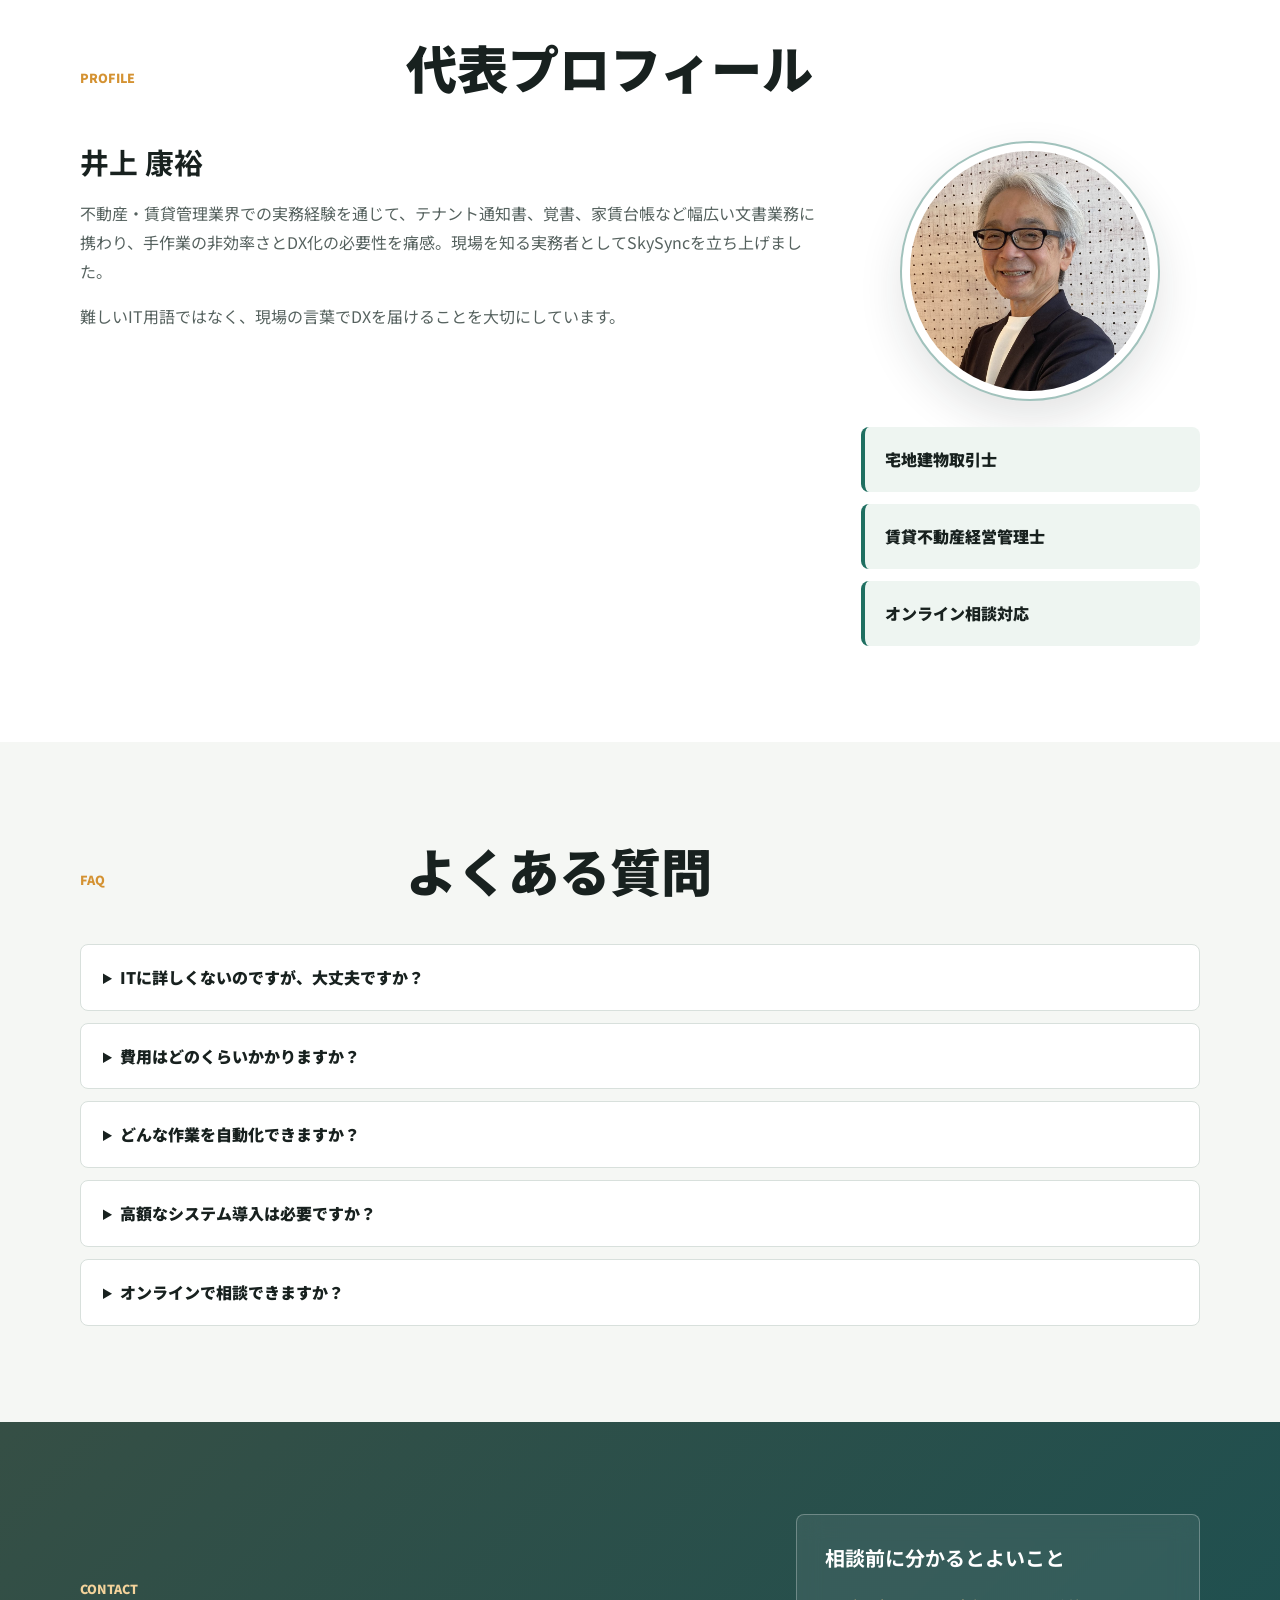
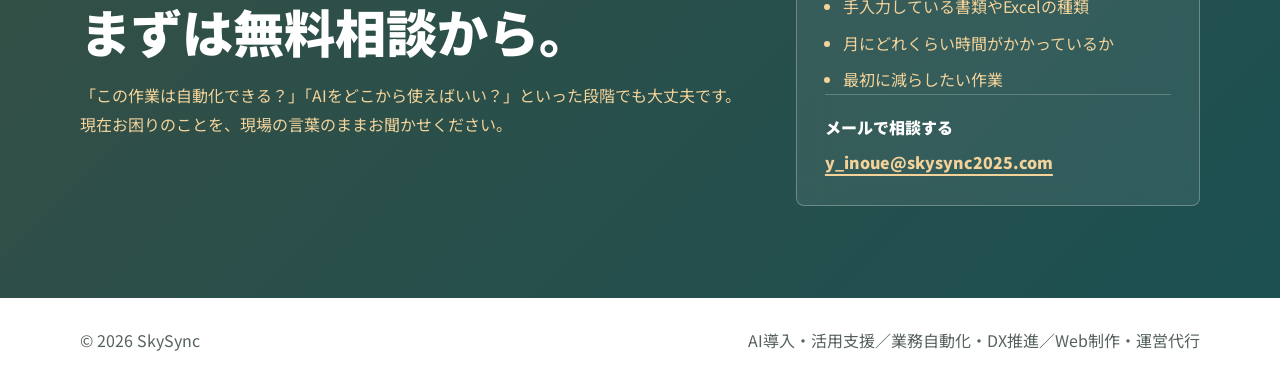
==== commit 77c1acb9: "Add visual icons to homepage sections" ====
--- a/index.html
+++ b/index.html
@@ -15,7 +15,7 @@
       href="https://fonts.googleapis.com/css2?family=Noto+Sans+JP:wght@400;500;700;900&display=swap"
       rel="stylesheet"
     />
-    <link rel="stylesheet" href="styles.css?v=20260811-8" />
+    <link rel="stylesheet" href="styles.css?v=20260811-9" />
   </head>
   <body>
     <header class="site-header" data-header>
@@ -80,21 +80,25 @@
         </div>
         <div class="trouble-grid">
           <article class="trouble-item">
+            <span class="visual-icon icon-input" aria-hidden="true"></span>
             <span class="item-mark">01</span>
             <h3>転記作業に時間を取られる</h3>
             <p>紙の伝票、通知書、Excel台帳への入力に追われ、本業に集中できない。</p>
           </article>
           <article class="trouble-item">
+            <span class="visual-icon icon-consult" aria-hidden="true"></span>
             <span class="item-mark">02</span>
             <h3>ITベンダーへの相談が怖い</h3>
             <p>難しすぎる説明や高額な提案をされそうで、最初の相談に踏み出せない。</p>
           </article>
           <article class="trouble-item">
+            <span class="visual-icon icon-start" aria-hidden="true"></span>
             <span class="item-mark">03</span>
             <h3>何から始めるべきか分からない</h3>
             <p>AIやDXに興味はあるけれど、自分の業務にどう使えばよいか見えない。</p>
           </article>
           <article class="trouble-item">
+            <span class="visual-icon icon-budget" aria-hidden="true"></span>
             <span class="item-mark">04</span>
             <h3>導入費用が大きな不安</h3>
             <p>小規模な事業に合う、無理のない投資範囲で改善を始めたい。</p>
@@ -139,7 +143,7 @@
         <div class="service-list">
           <article class="service-item">
             <div class="service-topline">
-              <span class="service-label">AI</span>
+              <span class="visual-icon service-visual icon-ai" aria-hidden="true"></span>
               <h3>AI導入・活用支援</h3>
             </div>
             <p>ChatGPTやClaudeを、文書作成、問い合わせ対応、社内テンプレート化など、実務で使える形に落とし込みます。</p>
@@ -151,7 +155,7 @@
           </article>
           <article class="service-item">
             <div class="service-topline">
-              <span class="service-label blue">DX</span>
+              <span class="visual-icon service-visual icon-automation" aria-hidden="true"></span>
               <h3>業務自動化・DX推進</h3>
             </div>
             <p>Excel台帳、紙の管理、顧客情報の転記など、毎日の手入力作業を診断し、Webアプリやスプレッドシート連携で効率化します。</p>
@@ -163,7 +167,7 @@
           </article>
           <article class="service-item">
             <div class="service-topline">
-              <span class="service-label coral">WEB</span>
+              <span class="visual-icon service-visual icon-web" aria-hidden="true"></span>
               <h3>Web制作・運営代行</h3>
             </div>
             <p>ホームページ制作、構成設計、ライティング、ブログ更新まで、AI・DX導入後の情報発信もまとめて支援します。</p>
@@ -355,6 +359,6 @@
       </div>
     </footer>
 
-    <script src="script.js?v=20260811-8"></script>
+    <script src="script.js?v=20260811-9"></script>
   </body>
 </html>
--- a/styles.css
+++ b/styles.css
@@ -372,6 +372,188 @@
   padding: 24px;
 }
 
+.visual-icon {
+  --icon-color: var(--green);
+  position: relative;
+  display: block;
+  width: 62px;
+  height: 62px;
+  margin-bottom: 18px;
+  border: 1px solid rgba(31, 111, 97, 0.2);
+  border-radius: 8px;
+  color: var(--icon-color);
+  background:
+    linear-gradient(135deg, rgba(31, 111, 97, 0.12), rgba(47, 95, 134, 0.08)),
+    var(--surface);
+}
+
+.visual-icon::before,
+.visual-icon::after {
+  position: absolute;
+  content: "";
+}
+
+.icon-input::before {
+  top: 14px;
+  left: 19px;
+  width: 22px;
+  height: 30px;
+  border: 2px solid currentColor;
+  border-radius: 4px;
+  background:
+    linear-gradient(currentColor, currentColor) 5px 9px / 12px 2px no-repeat,
+    linear-gradient(currentColor, currentColor) 5px 16px / 12px 2px no-repeat,
+    linear-gradient(currentColor, currentColor) 5px 23px / 8px 2px no-repeat;
+}
+
+.icon-input::after {
+  right: 13px;
+  bottom: 13px;
+  width: 14px;
+  height: 2px;
+  border-radius: 999px;
+  background: currentColor;
+  transform: rotate(-38deg);
+}
+
+.icon-consult::before {
+  top: 15px;
+  left: 13px;
+  width: 34px;
+  height: 24px;
+  border: 2px solid currentColor;
+  border-radius: 6px;
+}
+
+.icon-consult::after {
+  right: 16px;
+  bottom: 17px;
+  width: 12px;
+  height: 12px;
+  border-right: 2px solid currentColor;
+  border-bottom: 2px solid currentColor;
+  transform: rotate(38deg);
+}
+
+.icon-start::before {
+  top: 14px;
+  left: 15px;
+  width: 31px;
+  height: 31px;
+  border: 2px solid currentColor;
+  border-radius: 50%;
+}
+
+.icon-start::after {
+  top: 27px;
+  left: 28px;
+  width: 8px;
+  height: 8px;
+  border-radius: 50%;
+  background: currentColor;
+  box-shadow: -10px -8px 0 -1px currentColor, 11px 8px 0 -1px currentColor;
+}
+
+.icon-budget::before {
+  top: 15px;
+  left: 16px;
+  width: 30px;
+  height: 30px;
+  border: 2px solid currentColor;
+  border-radius: 50%;
+}
+
+.icon-budget::after {
+  top: 27px;
+  left: 23px;
+  width: 16px;
+  height: 10px;
+  border-top: 2px solid currentColor;
+  border-bottom: 2px solid currentColor;
+}
+
+.service-visual {
+  flex: 0 0 auto;
+  margin: 0;
+}
+
+.icon-ai {
+  --icon-color: var(--green);
+}
+
+.icon-ai::before {
+  top: 24px;
+  left: 24px;
+  width: 12px;
+  height: 12px;
+  border-radius: 50%;
+  background: currentColor;
+  box-shadow: -13px -10px 0 -2px currentColor, 16px -7px 0 -2px currentColor, -9px 16px 0 -2px currentColor, 15px 14px 0 -2px currentColor;
+}
+
+.icon-ai::after {
+  top: 20px;
+  left: 20px;
+  width: 22px;
+  height: 22px;
+  border: 2px solid currentColor;
+  border-radius: 50%;
+}
+
+.icon-automation {
+  --icon-color: var(--blue);
+}
+
+.icon-automation::before {
+  top: 15px;
+  left: 15px;
+  width: 30px;
+  height: 30px;
+  border: 2px solid currentColor;
+  border-radius: 4px;
+  background:
+    linear-gradient(currentColor, currentColor) 0 9px / 100% 2px no-repeat,
+    linear-gradient(currentColor, currentColor) 0 19px / 100% 2px no-repeat,
+    linear-gradient(90deg, currentColor, currentColor) 10px 0 / 2px 100% no-repeat,
+    linear-gradient(90deg, currentColor, currentColor) 20px 0 / 2px 100% no-repeat;
+}
+
+.icon-automation::after {
+  right: 10px;
+  bottom: 12px;
+  width: 16px;
+  height: 10px;
+  border-top: 2px solid currentColor;
+  border-right: 2px solid currentColor;
+  transform: rotate(38deg);
+}
+
+.icon-web {
+  --icon-color: var(--coral);
+}
+
+.icon-web::before {
+  top: 15px;
+  left: 12px;
+  width: 36px;
+  height: 30px;
+  border: 2px solid currentColor;
+  border-radius: 5px;
+  background:
+    linear-gradient(currentColor, currentColor) 0 8px / 100% 2px no-repeat,
+    radial-gradient(circle, currentColor 2px, transparent 3px) 7px 3px / 7px 7px no-repeat,
+    radial-gradient(circle, currentColor 2px, transparent 3px) 15px 3px / 7px 7px no-repeat;
+}
+
+.icon-web::after {
+  top: 31px;
+  left: 20px;
+  width: 21px;
+  height: 2px;
+  border-radius: 999px;
+  background: currentColor;
+}
+
 .item-mark,
 .card-number,
 .plan-type,
@@ -436,29 +618,10 @@
 }
 
 .service-topline {
-  display: grid;
-  gap: 14px;
+  display: flex;
+  gap: 16px;
+  align-items: center;
   margin-bottom: 16px;
-}
-
-.service-label {
-  display: inline-grid;
-  place-items: center;
-  width: 54px;
-  height: 54px;
-  border-radius: 50%;
-  color: #ffffff;
-  background: var(--green);
-  font-size: 0.78rem;
-  font-weight: 900;
-}
-
-.service-label.blue {
-  background: var(--blue);
-}
-
-.service-label.coral {
-  background: var(--coral);
 }
 
 .service-item ul,
